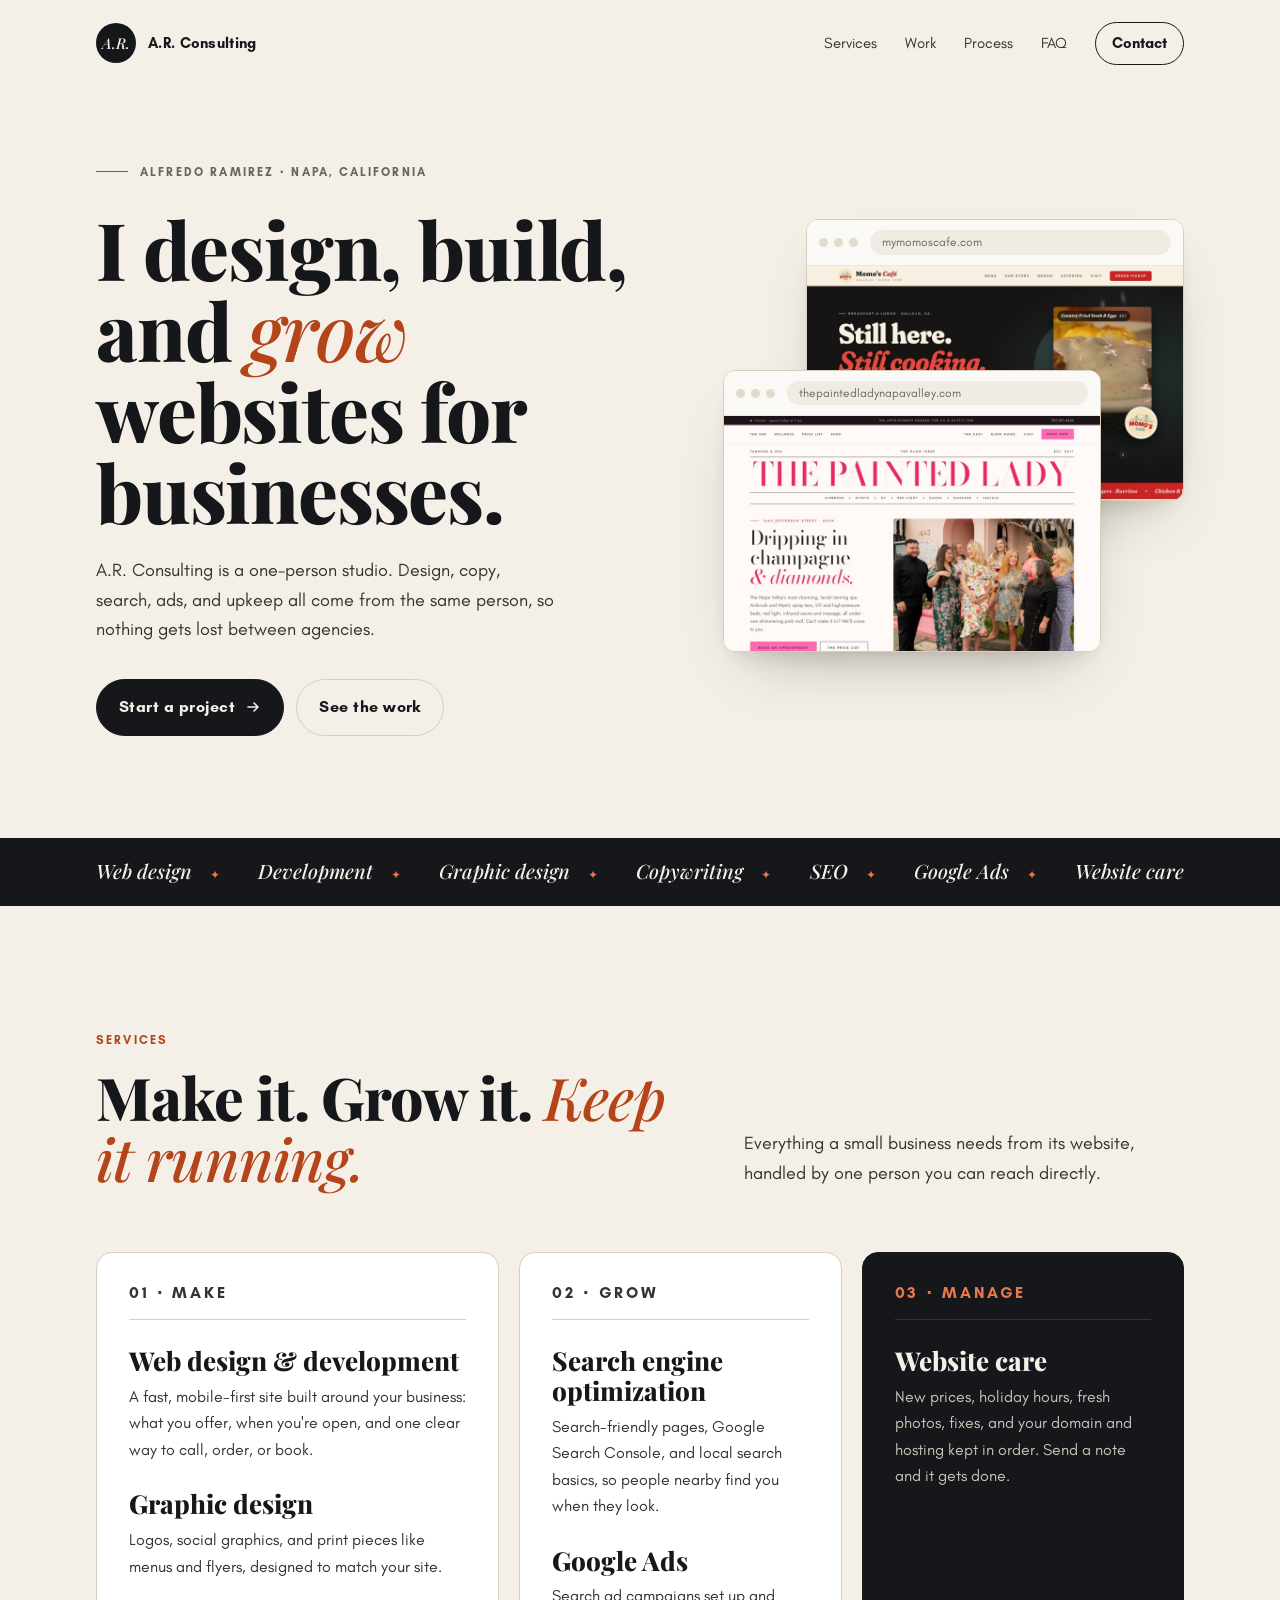
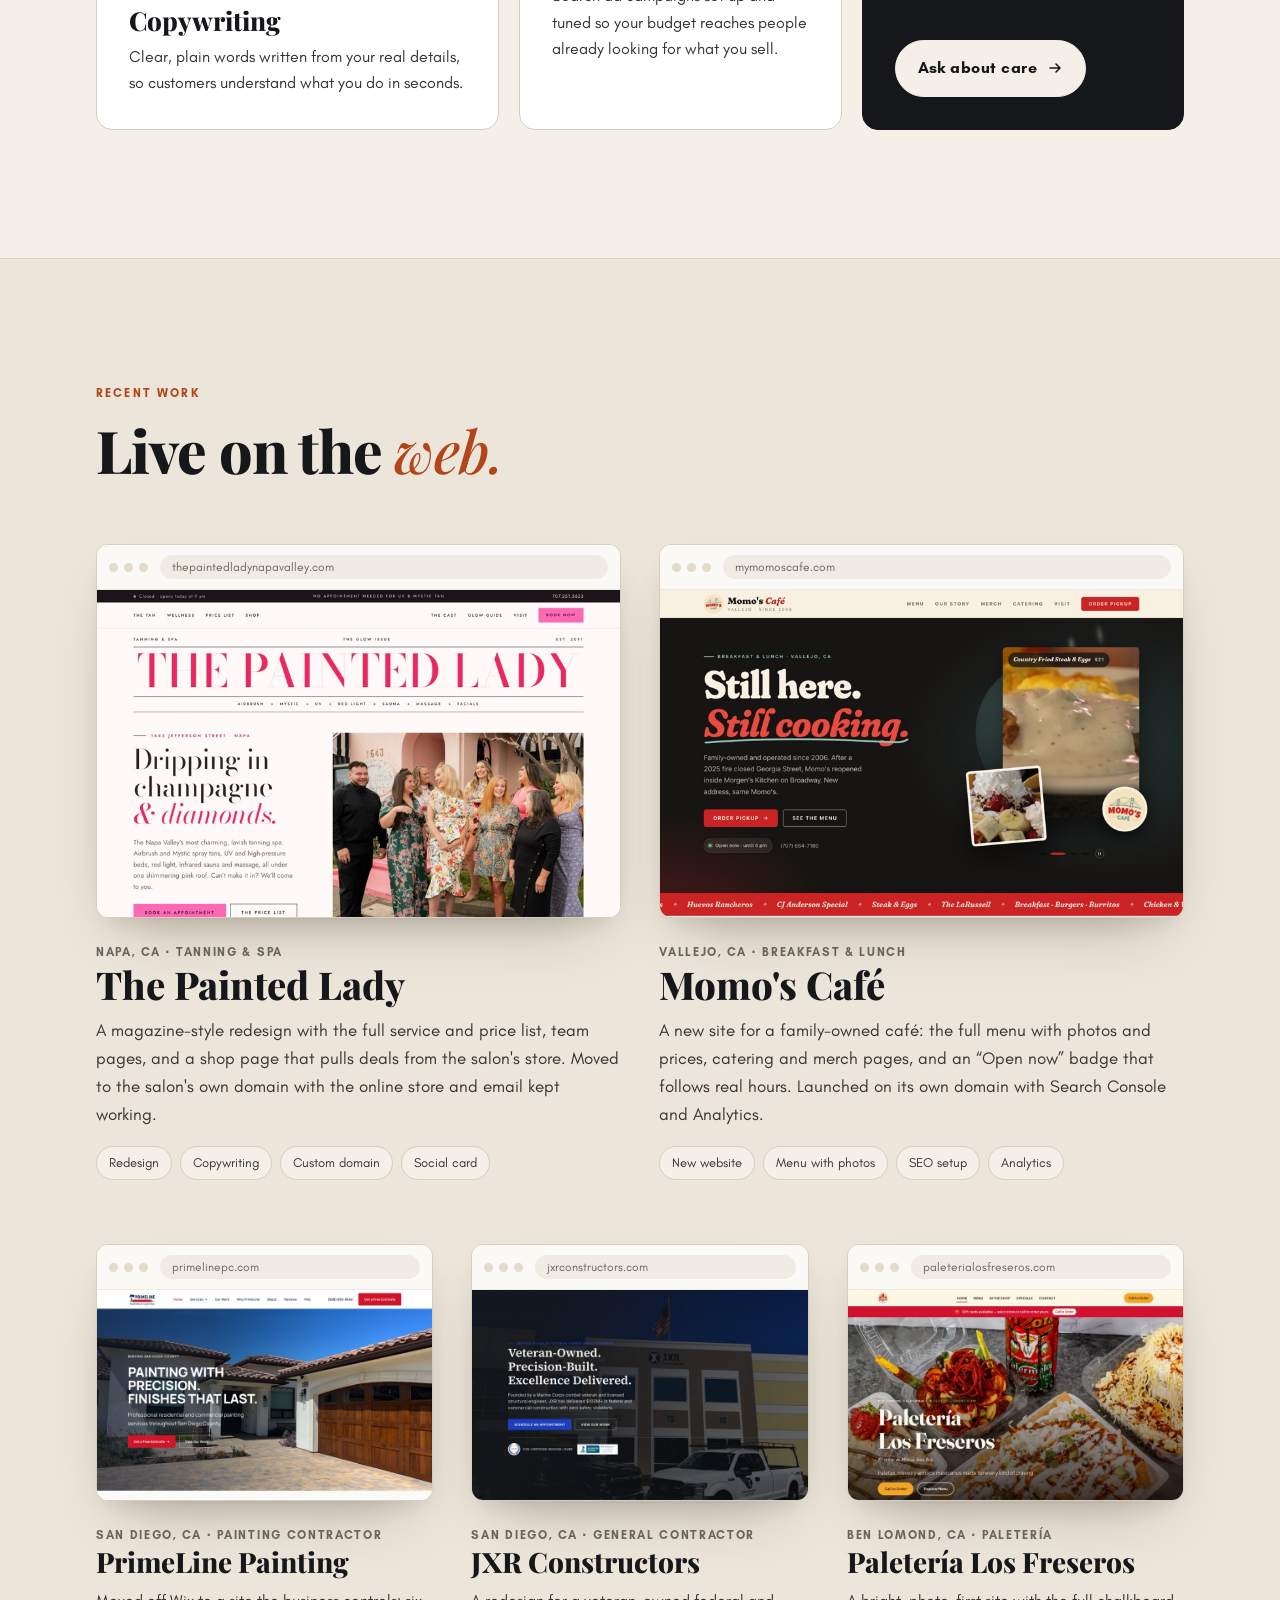
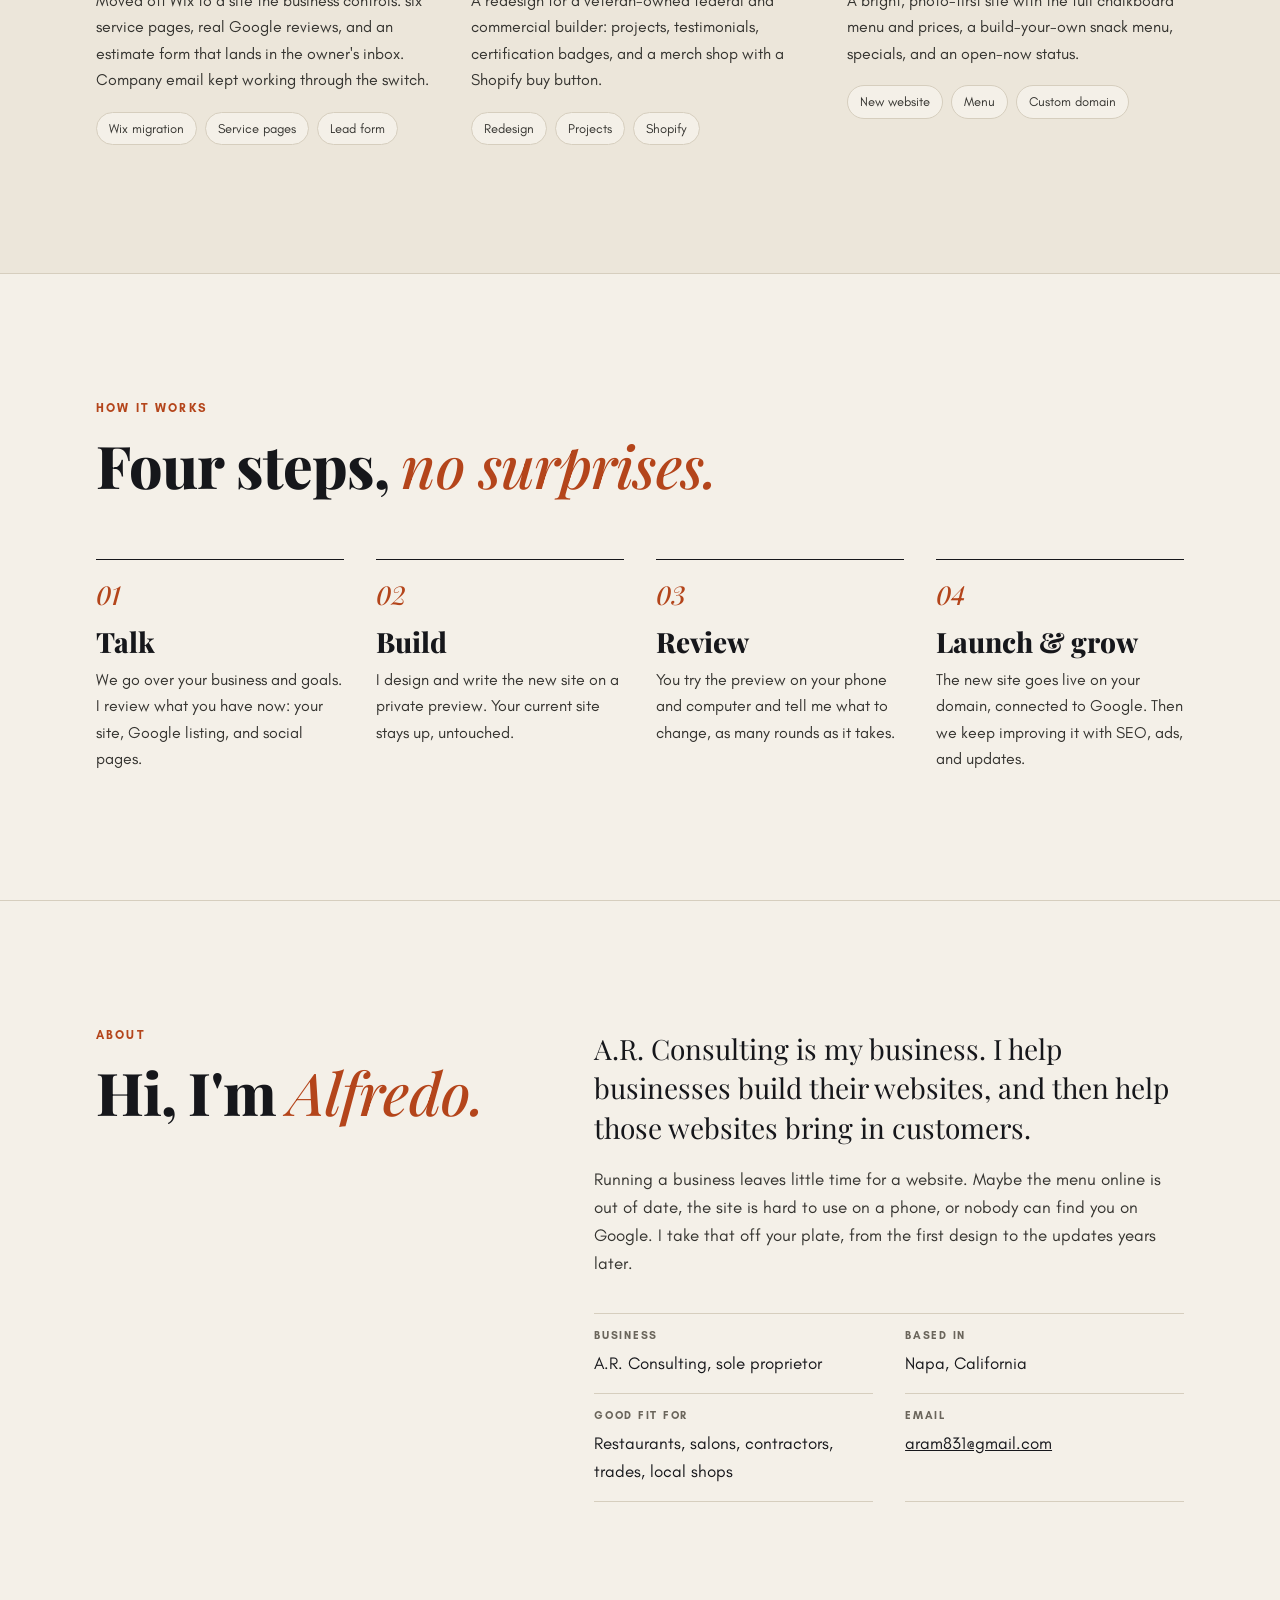
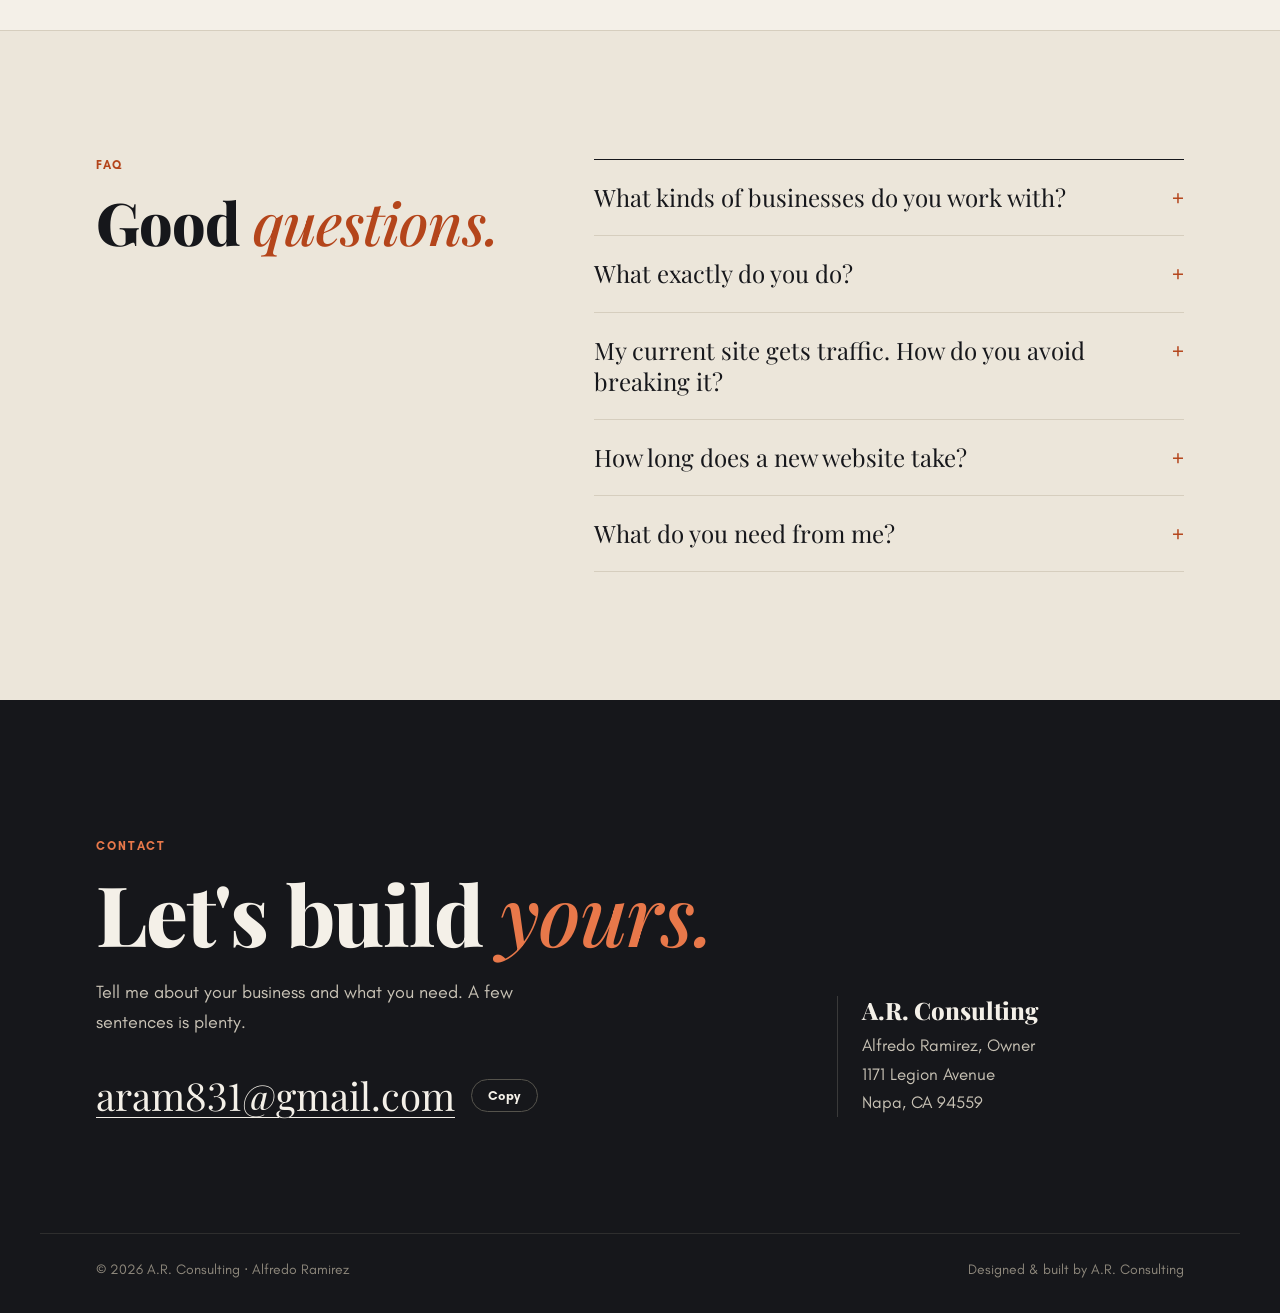
==== index.html @ acec6eb1 "Switch type to Playfair Display + Glacial Indifference (OFL, self-hosted)" ====
<!doctype html>
<html lang="en">
<head>
<meta charset="utf-8">
<meta name="viewport" content="width=device-width, initial-scale=1">
<title>Alfredo Ramirez · A.R. Consulting | Web design, SEO &amp; Google Ads, Napa CA</title>
<meta name="description" content="A.R. Consulting designs, builds, and grows websites for businesses: web design and development, graphic design, copywriting, SEO, Google Ads, and website care. Napa, California.">
<link rel="canonical" href="https://arconsultingwebsites.com/">
<meta name="theme-color" content="#F4F0E8">
<meta property="og:type" content="website">
<meta property="og:title" content="Alfredo Ramirez · A.R. Consulting">
<meta property="og:description" content="I design, build, and grow websites for businesses.">
<meta property="og:url" content="https://arconsultingwebsites.com/">
<link rel="icon" href="favicon.svg" type="image/svg+xml">
<link rel="preconnect" href="https://fonts.googleapis.com">
<link rel="preconnect" href="https://fonts.gstatic.com" crossorigin>
<link rel="stylesheet" href="https://fonts.googleapis.com/css2?family=Playfair+Display:ital,wght@0,400;0,800;1,500&display=swap">
<link rel="preload" href="fonts/GlacialIndifference-Regular.otf" as="font" type="font/otf" crossorigin>
<link rel="stylesheet" href="css/style.css">
<script>document.documentElement.classList.add('js')</script>
<script type="application/ld+json">
{"@context":"https://schema.org","@type":"ProfessionalService","name":"A.R. Consulting","description":"Alfredo Ramirez designs, builds, and grows websites for businesses.","url":"https://arconsultingwebsites.com/","email":"aram831@gmail.com","address":{"@type":"PostalAddress","streetAddress":"1171 Legion Avenue","addressLocality":"Napa","addressRegion":"CA","postalCode":"94559","addressCountry":"US"},"founder":{"@type":"Person","name":"Alfredo Ramirez","jobTitle":"Owner"},"hasOfferCatalog":{"@type":"OfferCatalog","name":"Services","itemListElement":[{"@type":"Offer","itemOffered":{"@type":"Service","name":"Web Design and Development"}},{"@type":"Offer","itemOffered":{"@type":"Service","name":"Graphic Design"}},{"@type":"Offer","itemOffered":{"@type":"Service","name":"Website Copywriting"}},{"@type":"Offer","itemOffered":{"@type":"Service","name":"Search Engine Optimization"}},{"@type":"Offer","itemOffered":{"@type":"Service","name":"Google Ads Management"}},{"@type":"Offer","itemOffered":{"@type":"Service","name":"Website Management"}}]}}
</script>
</head>
<body>
<a class="skip" href="#main">Skip to content</a>

<header class="top wrap">
  <a class="brand" href="#top"><span class="mono">A.R.</span><span class="brand-name">A.R. Consulting</span></a>
  <nav class="nav" aria-label="Main">
    <a href="#services">Services</a><a href="#work">Work</a><a href="#process">Process</a><a href="#faq">FAQ</a>
    <a class="btn-sm" href="#contact">Contact</a>
  </nav>
</header>

<main id="main">
<section class="hero wrap" id="top">
  <div class="hero-copy">
    <p class="eyebrow"><span class="rule"></span>Alfredo Ramirez · Napa, California</p>
    <h1 class="headline">I design, build, and <em>grow</em> websites for businesses.</h1>
    <p class="sub">A.R. Consulting is a one-person studio. Design, copy, search, ads, and upkeep all come from the same person, so nothing gets lost between agencies.</p>
    <div class="actions">
      <a class="btn" href="mailto:aram831@gmail.com?subject=Website%20project">Start a project <svg class="arr" viewBox="0 0 16 16" width="16" height="16" aria-hidden="true"><path d="M3 8h10M9 4l4 4-4 4"/></svg></a>
      <a class="btn ghost" href="#work">See the work</a>
    </div>
  </div>
  <div class="stack" aria-hidden="true">
    <div class="frame back"><span class="mock-bar"><span class="dots"><i></i><i></i><i></i></span><span class="mock-url">mymomoscafe.com</span></span><img src="assets/work/momos-cafe-800.jpg" width="800" height="500" alt=""></div>
    <div class="frame front"><span class="mock-bar"><span class="dots"><i></i><i></i><i></i></span><span class="mock-url">thepaintedladynapavalley.com</span></span><img src="assets/work/painted-lady-800.jpg" width="800" height="500" alt=""></div>
  </div>
</section>

<div class="band" aria-label="Capabilities">
  <ul class="wrap caps">
    <li>Web design</li><li>Development</li><li>Graphic design</li><li>Copywriting</li><li>SEO</li><li>Google Ads</li><li>Website care</li>
  </ul>
</div>

<section class="section" id="services">
  <div class="wrap">
    <div class="sec-head split" data-reveal>
      <div><p class="label">Services</p><h2 class="h2">Make it. Grow it. <em>Keep it running.</em></h2></div>
      <p class="intro">Everything a small business needs from its website, handled by one person you can reach directly.</p>
    </div>
    <div class="groups">
      <article class="group" data-reveal>
        <p class="group-tag">01 · Make</p>
        <h3>Web design &amp; development</h3>
        <p>A fast, mobile-first site built around your business: what you offer, when you're open, and one clear way to call, order, or book.</p>
        <h3>Graphic design</h3>
        <p>Logos, social graphics, and print pieces like menus and flyers, designed to match your site.</p>
        <h3>Copywriting</h3>
        <p>Clear, plain words written from your real details, so customers understand what you do in seconds.</p>
      </article>
      <article class="group" data-reveal>
        <p class="group-tag">02 · Grow</p>
        <h3>Search engine optimization</h3>
        <p>Search-friendly pages, Google Search Console, and local search basics, so people nearby find you when they look.</p>
        <h3>Google Ads</h3>
        <p>Search ad campaigns set up and tuned so your budget reaches people already looking for what you sell.</p>
      </article>
      <article class="group dark" data-reveal>
        <p class="group-tag">03 · Manage</p>
        <h3>Website care</h3>
        <p>New prices, holiday hours, fresh photos, fixes, and your domain and hosting kept in order. Send a note and it gets done.</p>
        <a class="btn light" href="mailto:aram831@gmail.com?subject=Website%20care">Ask about care <svg class="arr" viewBox="0 0 16 16" width="16" height="16" aria-hidden="true"><path d="M3 8h10M9 4l4 4-4 4"/></svg></a>
      </article>
    </div>
  </div>
</section>

<section class="section alt" id="work">
  <div class="wrap">
    <div class="sec-head" data-reveal>
      <p class="label">Recent work</p>
      <h2 class="h2">Live on the <em>web.</em></h2>
    </div>
    <div class="cases">
      <article class="case" data-reveal>
        <a class="frame" href="https://www.thepaintedladynapavalley.com" target="_blank" rel="noopener">
          <span class="mock-bar"><span class="dots"><i></i><i></i><i></i></span><span class="mock-url">thepaintedladynapavalley.com</span></span>
          <img src="assets/work/painted-lady.jpg" srcset="assets/work/painted-lady-800.jpg 800w, assets/work/painted-lady.jpg 1440w" sizes="(max-width: 900px) 92vw, 560px" width="1440" height="900" loading="lazy" alt="Homepage of The Painted Lady Tanning &amp; Spa: a magazine-style masthead above a team photo">
        </a>
        <p class="meta">Napa, CA · Tanning &amp; spa</p>
        <h3>The Painted Lady</h3>
        <p>A magazine-style redesign with the full service and price list, team pages, and a shop page that pulls deals from the salon's store. Moved to the salon's own domain with the online store and email kept working.</p>
        <ul class="chips"><li>Redesign</li><li>Copywriting</li><li>Custom domain</li><li>Social card</li></ul>
      </article>
      <article class="case" data-reveal>
        <a class="frame" href="https://mymomoscafe.com" target="_blank" rel="noopener">
          <span class="mock-bar"><span class="dots"><i></i><i></i><i></i></span><span class="mock-url">mymomoscafe.com</span></span>
          <img src="assets/work/momos-cafe.jpg" srcset="assets/work/momos-cafe-800.jpg 800w, assets/work/momos-cafe.jpg 1440w" sizes="(max-width: 900px) 92vw, 560px" width="1440" height="900" loading="lazy" alt="Homepage of Momo's Café: 'Still here. Still cooking.' with a photo of country fried steak and eggs">
        </a>
        <p class="meta">Vallejo, CA · Breakfast &amp; lunch</p>
        <h3>Momo's Café</h3>
        <p>A new site for a family-owned café: the full menu with photos and prices, catering and merch pages, and an “Open now” badge that follows real hours. Launched on its own domain with Search Console and Analytics.</p>
        <ul class="chips"><li>New website</li><li>Menu with photos</li><li>SEO setup</li><li>Analytics</li></ul>
      </article>
      <article class="case sm" data-reveal>
        <a class="frame" href="https://primelinepc.com" target="_blank" rel="noopener">
          <span class="mock-bar"><span class="dots"><i></i><i></i><i></i></span><span class="mock-url">primelinepc.com</span></span>
          <img src="assets/work/primeline-800.jpg" width="800" height="500" loading="lazy" alt="Homepage of PrimeLine Painting &amp; Coatings: 'Painting with precision. Finishes that last.' over a painted home">
        </a>
        <p class="meta">San Diego, CA · Painting contractor</p>
        <h3>PrimeLine Painting</h3>
        <p>Moved off Wix to a site the business controls: six service pages, real Google reviews, and an estimate form that lands in the owner's inbox. Company email kept working through the switch.</p>
        <ul class="chips"><li>Wix migration</li><li>Service pages</li><li>Lead form</li></ul>
      </article>
      <article class="case sm" data-reveal>
        <a class="frame" href="https://jxrconstructors.com" target="_blank" rel="noopener">
          <span class="mock-bar"><span class="dots"><i></i><i></i><i></i></span><span class="mock-url">jxrconstructors.com</span></span>
          <img src="assets/work/jxr-800.jpg" width="800" height="500" loading="lazy" alt="Homepage of JXR Constructors: 'Veteran-Owned. Precision-Built. Excellence Delivered.' over the company headquarters">
        </a>
        <p class="meta">San Diego, CA · General contractor</p>
        <h3>JXR Constructors</h3>
        <p>A redesign for a veteran-owned federal and commercial builder: projects, testimonials, certification badges, and a merch shop with a Shopify buy button.</p>
        <ul class="chips"><li>Redesign</li><li>Projects</li><li>Shopify</li></ul>
      </article>
      <article class="case sm" data-reveal>
        <a class="frame" href="https://paleterialosfreseros.com" target="_blank" rel="noopener">
          <span class="mock-bar"><span class="dots"><i></i><i></i><i></i></span><span class="mock-url">paleterialosfreseros.com</span></span>
          <img src="assets/work/los-freseros-800.jpg" width="800" height="500" loading="lazy" alt="Homepage of Paletería Los Freseros: the shop name over a spread of Mexican snacks and treats">
        </a>
        <p class="meta">Ben Lomond, CA · Paletería</p>
        <h3>Paletería Los Freseros</h3>
        <p>A bright, photo-first site with the full chalkboard menu and prices, a build-your-own snack menu, specials, and an open-now status.</p>
        <ul class="chips"><li>New website</li><li>Menu</li><li>Custom domain</li></ul>
      </article>
    </div>
  </div>
</section>

<section class="section" id="process">
  <div class="wrap">
    <div class="sec-head" data-reveal>
      <p class="label">How it works</p>
      <h2 class="h2">Four steps, <em>no surprises.</em></h2>
    </div>
    <ol class="steps">
      <li data-reveal><span class="num">01</span><h3>Talk</h3><p>We go over your business and goals. I review what you have now: your site, Google listing, and social pages.</p></li>
      <li data-reveal><span class="num">02</span><h3>Build</h3><p>I design and write the new site on a private preview. Your current site stays up, untouched.</p></li>
      <li data-reveal><span class="num">03</span><h3>Review</h3><p>You try the preview on your phone and computer and tell me what to change, as many rounds as it takes.</p></li>
      <li data-reveal><span class="num">04</span><h3>Launch &amp; grow</h3><p>The new site goes live on your domain, connected to Google. Then we keep improving it with SEO, ads, and updates.</p></li>
    </ol>
  </div>
</section>

<section class="section" id="about">
  <div class="wrap about">
    <div data-reveal>
      <p class="label">About</p>
      <h2 class="h2">Hi, I'm <em>Alfredo.</em></h2>
    </div>
    <div class="about-body" data-reveal>
      <p class="big">A.R. Consulting is my business. I help businesses build their websites, and then help those websites bring in customers.</p>
      <p>Running a business leaves little time for a website. Maybe the menu online is out of date, the site is hard to use on a phone, or nobody can find you on Google. I take that off your plate, from the first design to the updates years later.</p>
      <dl class="facts">
        <div><dt>Business</dt><dd>A.R. Consulting, sole proprietor</dd></div>
        <div><dt>Based in</dt><dd>Napa, California</dd></div>
        <div><dt>Good fit for</dt><dd>Restaurants, salons, contractors, trades, local shops</dd></div>
        <div><dt>Email</dt><dd><a href="mailto:aram831@gmail.com">aram831@gmail.com</a></dd></div>
      </dl>
    </div>
  </div>
</section>

<section class="section alt" id="faq">
  <div class="wrap faq-wrap">
    <div data-reveal>
      <p class="label">FAQ</p>
      <h2 class="h2">Good <em>questions.</em></h2>
    </div>
    <div class="faq" data-reveal>
      <details><summary>What kinds of businesses do you work with?</summary><p>Any business that needs customers to find it and trust it online. So far that includes a café, a paletería, a salon and spa, a painting contractor, and a general contractor.</p></details>
      <details><summary>What exactly do you do?</summary><p>Web design and development, graphic design, copywriting, SEO, Google Ads, and ongoing website care. You can hire me for one piece or all of it.</p></details>
      <details><summary>My current site gets traffic. How do you avoid breaking it?</summary><p>The new site is built on a private preview while your current site stays live. We switch over only when you've approved everything, and old links are pointed to the right new pages.</p></details>
      <details><summary>How long does a new website take?</summary><p>A small business site usually takes a few weeks. Bigger sites with many pages or a store take longer. You'll get a timeline before we start.</p></details>
      <details><summary>What do you need from me?</summary><p>A conversation at the start, plus whatever you have: photos, menu or services, prices, hours. After that, mostly your feedback on the preview.</p></details>
    </div>
  </div>
</section>

<section class="contact" id="contact">
  <div class="wrap contact-grid">
    <div data-reveal>
      <p class="label">Contact</p>
      <h2 class="h2 xl">Let's build <em>yours.</em></h2>
      <p class="sub">Tell me about your business and what you need. A few sentences is plenty.</p>
      <div class="email-row">
        <a class="email" href="mailto:aram831@gmail.com?subject=Website%20project">aram831@gmail.com</a>
        <button class="copy" type="button" data-copy="aram831@gmail.com">Copy</button>
        <span class="copied" role="status" aria-live="polite"></span>
      </div>
    </div>
    <address data-reveal>
      <strong>A.R. Consulting</strong>
      Alfredo Ramirez, Owner<br>
      1171 Legion Avenue<br>
      Napa, CA 94559
    </address>
  </div>
  <footer class="wrap foot">
    <span>© <span data-year>2026</span> A.R. Consulting · Alfredo Ramirez</span>
    <span>Designed &amp; built by A.R. Consulting</span>
  </footer>
</section>
</main>
<script src="js/main.js" defer></script>
</body>
</html>
---- css/style.css ----
/* Glacial Indifference: SIL Open Font License 1.1, see fonts/OFL.txt. Only Regular (400) and Bold (700) exist. */
@font-face{font-family:"Glacial Indifference";src:url("../fonts/GlacialIndifference-Regular.otf") format("opentype");font-weight:400;font-style:normal;font-display:swap}
@font-face{font-family:"Glacial Indifference";src:url("../fonts/GlacialIndifference-Bold.otf") format("opentype");font-weight:700;font-style:normal;font-display:swap}

:root{
  --paper:#F4F0E8; --paper-2:#ECE6DA; --ink:#16171B; --ink-2:#34332F; --muted:#6A655B; --rule:#D6CEBE;
  --accent:#B4451B; --accent-lt:#E8784A;
  --serif:"Playfair Display", Georgia, "Times New Roman", serif;
  --sans:"Glacial Indifference", ui-sans-serif, system-ui, -apple-system, "Segoe UI", sans-serif;
  --wrap:1200px; --gutter:clamp(20px,5vw,56px);
  --ease:cubic-bezier(.2,.7,.2,1);
}
*,*::before,*::after{box-sizing:border-box}
html{scroll-behavior:smooth;-webkit-text-size-adjust:100%}
body{margin:0;background:var(--paper);color:var(--ink);font:400 17px/1.65 var(--sans);-webkit-font-smoothing:antialiased}
img{max-width:100%;height:auto;display:block}
a{color:inherit}
h1,h2,h3{font-weight:400}
.wrap{max-width:var(--wrap);margin:0 auto;padding:0 var(--gutter)}
.skip{position:absolute;left:-999px;top:8px;background:var(--ink);color:var(--paper);padding:8px 14px;border-radius:6px;z-index:10}
.skip:focus{left:8px}
:focus-visible{outline:2px solid var(--accent);outline-offset:3px;border-radius:4px}
/* Accent words: Playfair italic 500 (the only italic loaded), so it never gets faux-bolded inside 800 headings */
em{font-style:italic;font-weight:500;color:var(--accent)}

/* header */
.top{display:flex;align-items:center;justify-content:space-between;padding-top:22px;padding-bottom:22px}
.brand{display:flex;align-items:center;gap:12px;text-decoration:none}
.mono{width:40px;height:40px;border-radius:50%;background:var(--ink);color:var(--paper);display:grid;place-items:center;font:italic 500 15px/1 var(--serif)}
.brand-name{font-weight:700;font-size:15px;letter-spacing:.02em}
.nav{display:flex;align-items:center;gap:28px;font-size:15px}
.nav a{text-decoration:none;color:var(--ink-2)}
.nav a:hover{color:var(--accent)}
.nav .btn-sm{padding:8px 16px;border:1px solid var(--ink);border-radius:999px;color:var(--ink);font-weight:700}
.nav .btn-sm:hover{background:var(--ink);color:var(--paper)}
@media (max-width:760px){.nav a:not(.btn-sm){display:none}}

/* buttons */
.btn{display:inline-flex;align-items:center;gap:10px;padding:14px 22px;border-radius:999px;background:var(--ink);color:var(--paper);text-decoration:none;font-weight:700;font-size:16px;letter-spacing:.03em;border:1px solid var(--ink);transition:background .2s,border-color .2s,color .2s}
.btn:hover{background:var(--accent);border-color:var(--accent)}
.btn.ghost{background:transparent;color:var(--ink);border-color:var(--rule)}
.btn.ghost:hover{border-color:var(--ink)}
.btn.light{background:var(--paper);color:var(--ink);border-color:var(--paper)}
.btn.light:hover{background:var(--accent-lt);border-color:var(--accent-lt)}
.arr{fill:none;stroke:currentColor;stroke-width:1.6;stroke-linecap:round;stroke-linejoin:round;transition:transform .2s var(--ease)}
.btn:hover .arr{transform:translateX(3px)}

/* hero */
.hero{display:grid;grid-template-columns:1.1fr .9fr;gap:clamp(32px,5vw,64px);align-items:center;padding-top:clamp(32px,6vw,80px);padding-bottom:clamp(56px,8vw,104px)}
.eyebrow{font:700 12px/1.4 var(--sans);letter-spacing:.18em;text-transform:uppercase;color:var(--muted);display:flex;align-items:center;gap:12px;margin:0 0 28px}
.eyebrow .rule{width:32px;height:1px;background:var(--accent)}
.headline{font:800 clamp(44px,6.2vw,80px)/1.02 var(--serif);letter-spacing:-.015em;margin:0;max-width:12ch}
.sub{color:var(--ink-2);max-width:46ch;margin:24px 0 0;font-size:18px}
.actions{display:flex;flex-wrap:wrap;gap:12px;margin-top:34px}
@keyframes rise{from{opacity:0;transform:translateY(12px)}to{opacity:1;transform:none}}
@keyframes nudge{from{transform:translateY(12px)}to{transform:none}}
.hero-copy>*{animation:rise .8s var(--ease) both}
.hero-copy>.headline{animation-name:nudge}
.hero-copy>:nth-child(2){animation-delay:.08s}
.hero-copy>:nth-child(3){animation-delay:.16s}
.hero-copy>:nth-child(4){animation-delay:.24s}

/* browser frames */
.frame{display:block;background:#fff;border:1px solid var(--rule);border-radius:12px;overflow:hidden;text-decoration:none;box-shadow:0 30px 60px -30px rgba(40,30,15,.35),0 12px 24px -12px rgba(40,30,15,.15)}
.mock-bar{display:flex;align-items:center;gap:12px;padding:10px 12px;border-bottom:1px solid #EEE9DF;background:#FBF9F5}
.dots{display:flex;gap:6px}
.dots i{width:9px;height:9px;border-radius:50%;background:#E3DCCD}
.mock-url{flex:1;background:#F1ECE3;border-radius:999px;padding:5px 12px;font:400 12px/1.2 var(--sans);color:var(--muted);white-space:nowrap;overflow:hidden;text-overflow:ellipsis}
.stack{position:relative;aspect-ratio:1/1;max-width:560px;width:100%;justify-self:end}
.stack .frame{position:absolute;width:82%}
.stack .back{top:0;right:0;transform:rotate(2.5deg);animation:rise .9s var(--ease) .25s both}
.stack .front{bottom:6%;left:0;transform:rotate(-2deg);animation:rise .9s var(--ease) .4s both}

/* capability band */
.band{background:var(--ink);color:var(--paper)}
.caps{list-style:none;display:flex;flex-wrap:wrap;justify-content:space-between;gap:10px 18px;margin:0 auto;padding-top:22px;padding-bottom:22px}
.caps li{font:italic 500 clamp(17px,1.55vw,21px)/1.2 var(--serif)}
.caps li:not(:last-child)::after{content:"✦";font-style:normal;font-size:12px;color:var(--accent-lt);margin-left:18px;vertical-align:middle}

/* sections */
.section{padding:clamp(72px,10vw,128px) 0;border-top:1px solid var(--rule)}
.section.alt{background:var(--paper-2)}
.band+.section{border-top:0}
.label{font:700 12px/1 var(--sans);letter-spacing:.18em;text-transform:uppercase;color:var(--accent);margin:0 0 20px}
.h2{font:800 clamp(38px,4.6vw,64px)/1.04 var(--serif);letter-spacing:-.015em;margin:0}
.sec-head{margin-bottom:clamp(40px,5vw,64px)}
.sec-head.split{display:grid;grid-template-columns:1.4fr 1fr;gap:32px;align-items:end}
.intro{margin:0;color:var(--ink-2);font-size:18px;max-width:40ch}

/* services */
.groups{display:grid;grid-template-columns:1.25fr 1fr 1fr;gap:20px;align-items:stretch}
.group{background:#fff;border:1px solid var(--rule);border-radius:16px;padding:32px}
.group-tag{font:700 12px/1 var(--sans);letter-spacing:.18em;text-transform:uppercase;color:var(--accent);margin:0 0 24px;padding-bottom:18px;border-bottom:1px solid var(--rule)}
.group h3{font:800 26px/1.15 var(--serif);margin:0 0 8px}
.group p{margin:0 0 26px;color:var(--ink-2);font-size:16px}
.group p:last-child{margin-bottom:0}
.group.dark{background:var(--ink);color:var(--paper);border-color:var(--ink);display:flex;flex-direction:column}
.group.dark .group-tag{color:var(--accent-lt);border-color:#333}
.group.dark p{color:#C9C3B6}
.group.dark .btn{margin-top:auto;align-self:flex-start}

/* work */
.cases{display:grid;grid-template-columns:repeat(6,1fr);gap:clamp(40px,5vw,64px) clamp(24px,3vw,40px)}
.case{grid-column:span 3}
.case.sm{grid-column:span 2}
.case .frame{transition:transform .3s var(--ease)}
.case .frame:hover{transform:translateY(-4px)}
.case h3{font:800 clamp(32px,3vw,42px)/1.05 var(--serif);margin:6px 0 12px}
.case.sm h3{font-size:28px}
.case>p:not(.meta){color:var(--ink-2);margin:0 0 18px}
.case.sm>p:not(.meta){font-size:16px}
.meta{font:700 12px/1 var(--sans);letter-spacing:.14em;text-transform:uppercase;color:var(--muted);margin:28px 0 0}
.chips{list-style:none;display:flex;flex-wrap:wrap;gap:8px;margin:0;padding:0}
.chips li{font-size:13px;padding:5px 12px;border:1px solid var(--rule);border-radius:999px;color:var(--ink-2);background:var(--paper)}

/* process */
.num{font:italic 500 26px/1 var(--serif);color:var(--accent);font-variant-numeric:lining-nums}
.steps{list-style:none;margin:0;padding:0;display:grid;grid-template-columns:repeat(4,1fr);gap:32px}
.steps li{border-top:1px solid var(--ink);padding-top:22px}
.steps h3{font:800 28px/1.05 var(--serif);margin:14px 0 10px}
.steps p{margin:0;color:var(--ink-2);font-size:16px}

/* about */
.about{display:grid;grid-template-columns:5fr 7fr;gap:clamp(32px,6vw,96px)}
.about-body p{margin:0 0 18px;color:var(--ink-2);max-width:60ch}
.about-body .big{font:400 clamp(22px,2.2vw,28px)/1.4 var(--serif);color:var(--ink)}
.facts{display:grid;grid-template-columns:1fr 1fr;gap:0 32px;margin:36px 0 0;border-top:1px solid var(--rule)}
.facts div{padding:16px 0;border-bottom:1px solid var(--rule)}
.facts dt{font:700 11px/1 var(--sans);letter-spacing:.16em;text-transform:uppercase;color:var(--muted);margin-bottom:8px}
.facts dd{margin:0}

/* faq */
.faq-wrap{display:grid;grid-template-columns:5fr 7fr;gap:clamp(32px,6vw,96px)}
.faq{border-top:1px solid var(--ink)}
.faq details{border-bottom:1px solid var(--rule)}
.faq summary{list-style:none;cursor:pointer;display:flex;justify-content:space-between;gap:24px;padding:22px 0;font:400 clamp(20px,1.9vw,24px)/1.3 var(--serif)}
.faq summary::-webkit-details-marker{display:none}
.faq summary::after{content:"+";font:400 26px/1 var(--sans);color:var(--accent);transition:transform .2s var(--ease)}
.faq details[open] summary::after{transform:rotate(45deg)}
.faq details p{margin:0 0 24px;color:var(--ink-2);max-width:60ch}

/* contact */
.contact{background:var(--ink);color:var(--paper);padding-top:clamp(80px,11vw,140px)}
.contact em{color:var(--accent-lt)}
.contact .label{color:var(--accent-lt)}
.contact .sub{color:#C9C3B6}
.contact-grid{display:grid;grid-template-columns:2fr 1fr;gap:48px;align-items:end}
.h2.xl{font-size:clamp(48px,6.5vw,96px);line-height:.98}
.email-row{display:flex;align-items:center;flex-wrap:wrap;gap:16px;margin-top:36px}
.email{font:400 clamp(24px,3vw,40px)/1.15 var(--serif);font-variant-numeric:lining-nums;text-decoration:underline;text-decoration-thickness:1px;text-underline-offset:6px;overflow-wrap:anywhere}
.email:hover{color:var(--accent-lt)}
.copy{font:700 13px/1 var(--sans);letter-spacing:.03em;padding:9px 16px;border-radius:999px;border:1px solid #55534C;background:transparent;color:var(--paper);cursor:pointer}
.copy:hover{border-color:var(--paper)}
.copied{font:700 12px/1 var(--sans);color:var(--accent-lt)}
address{font-style:normal;color:#C9C3B6;line-height:1.7;border-left:1px solid #3A3A3A;padding-left:24px}
address strong{display:block;color:var(--paper);font:800 24px/1.2 var(--serif);margin-bottom:6px}
.foot{display:flex;justify-content:space-between;flex-wrap:wrap;gap:12px;margin-top:clamp(72px,9vw,120px);padding-top:24px;padding-bottom:32px;border-top:1px solid #2E2E2E;font-size:14px;color:#8F897D}

/* reveal */
.js [data-reveal]{opacity:0;transform:translateY(16px);transition:opacity .7s var(--ease),transform .7s var(--ease)}
.js [data-reveal].in{opacity:1;transform:none}

@media (max-width:980px){
  .groups{grid-template-columns:1fr 1fr}
  .group:first-child{grid-column:1/-1}
}
@media (max-width:900px){
  .hero,.about,.faq-wrap,.contact-grid,.sec-head.split{grid-template-columns:1fr}
  .cases{grid-template-columns:1fr 1fr}
  .case,.case.sm{grid-column:auto}
  .case:first-child{grid-column:1/-1}
  .stack{justify-self:center;max-width:480px;aspect-ratio:5/4}
  .steps{grid-template-columns:1fr 1fr}
  address{border-left:0;padding-left:0}
  .caps{justify-content:flex-start}
}
@media (max-width:600px){
  .groups,.steps,.facts,.cases{grid-template-columns:1fr}
  .caps li:not(:last-child)::after{margin-left:16px}
  .caps{gap:8px 16px}
}
@media (prefers-reduced-motion:reduce){
  html{scroll-behavior:auto}
  *,*::before,*::after{animation:none!important;transition:none!important}
  .js [data-reveal]{opacity:1;transform:none}
}
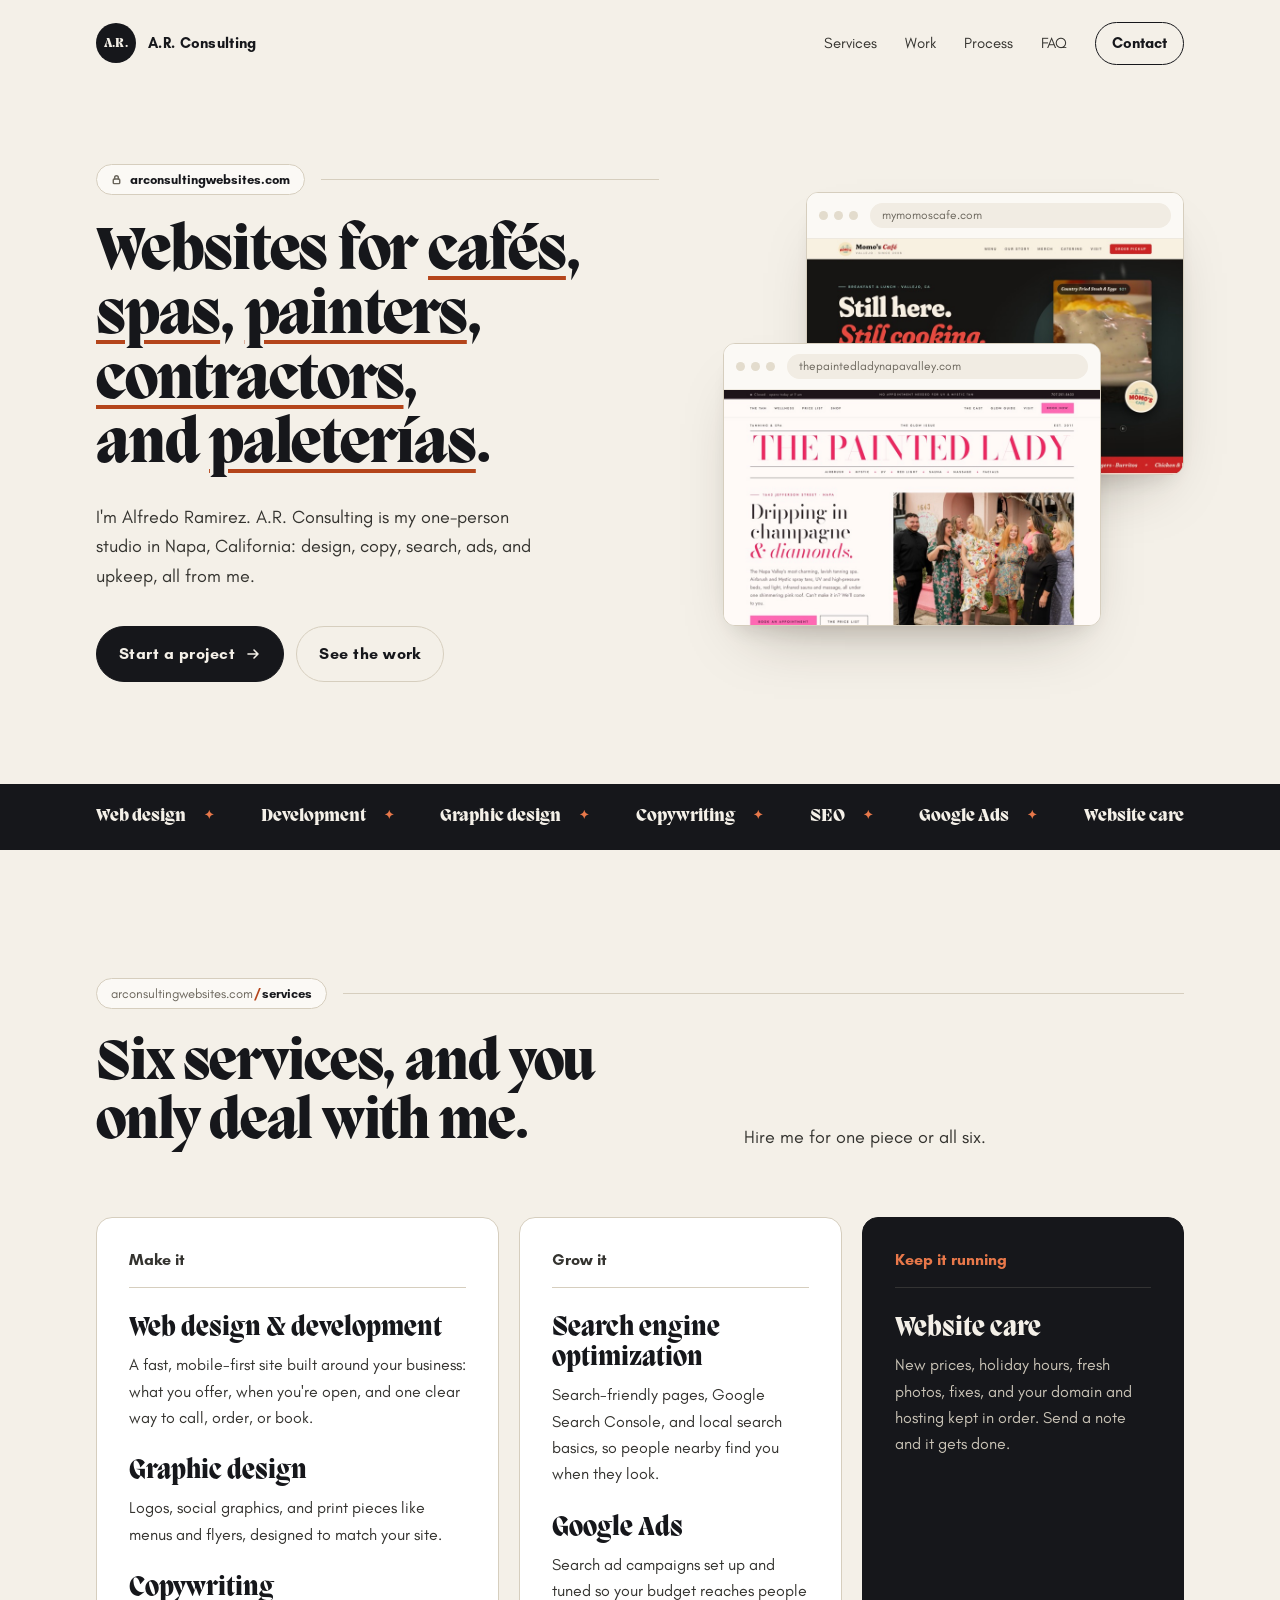
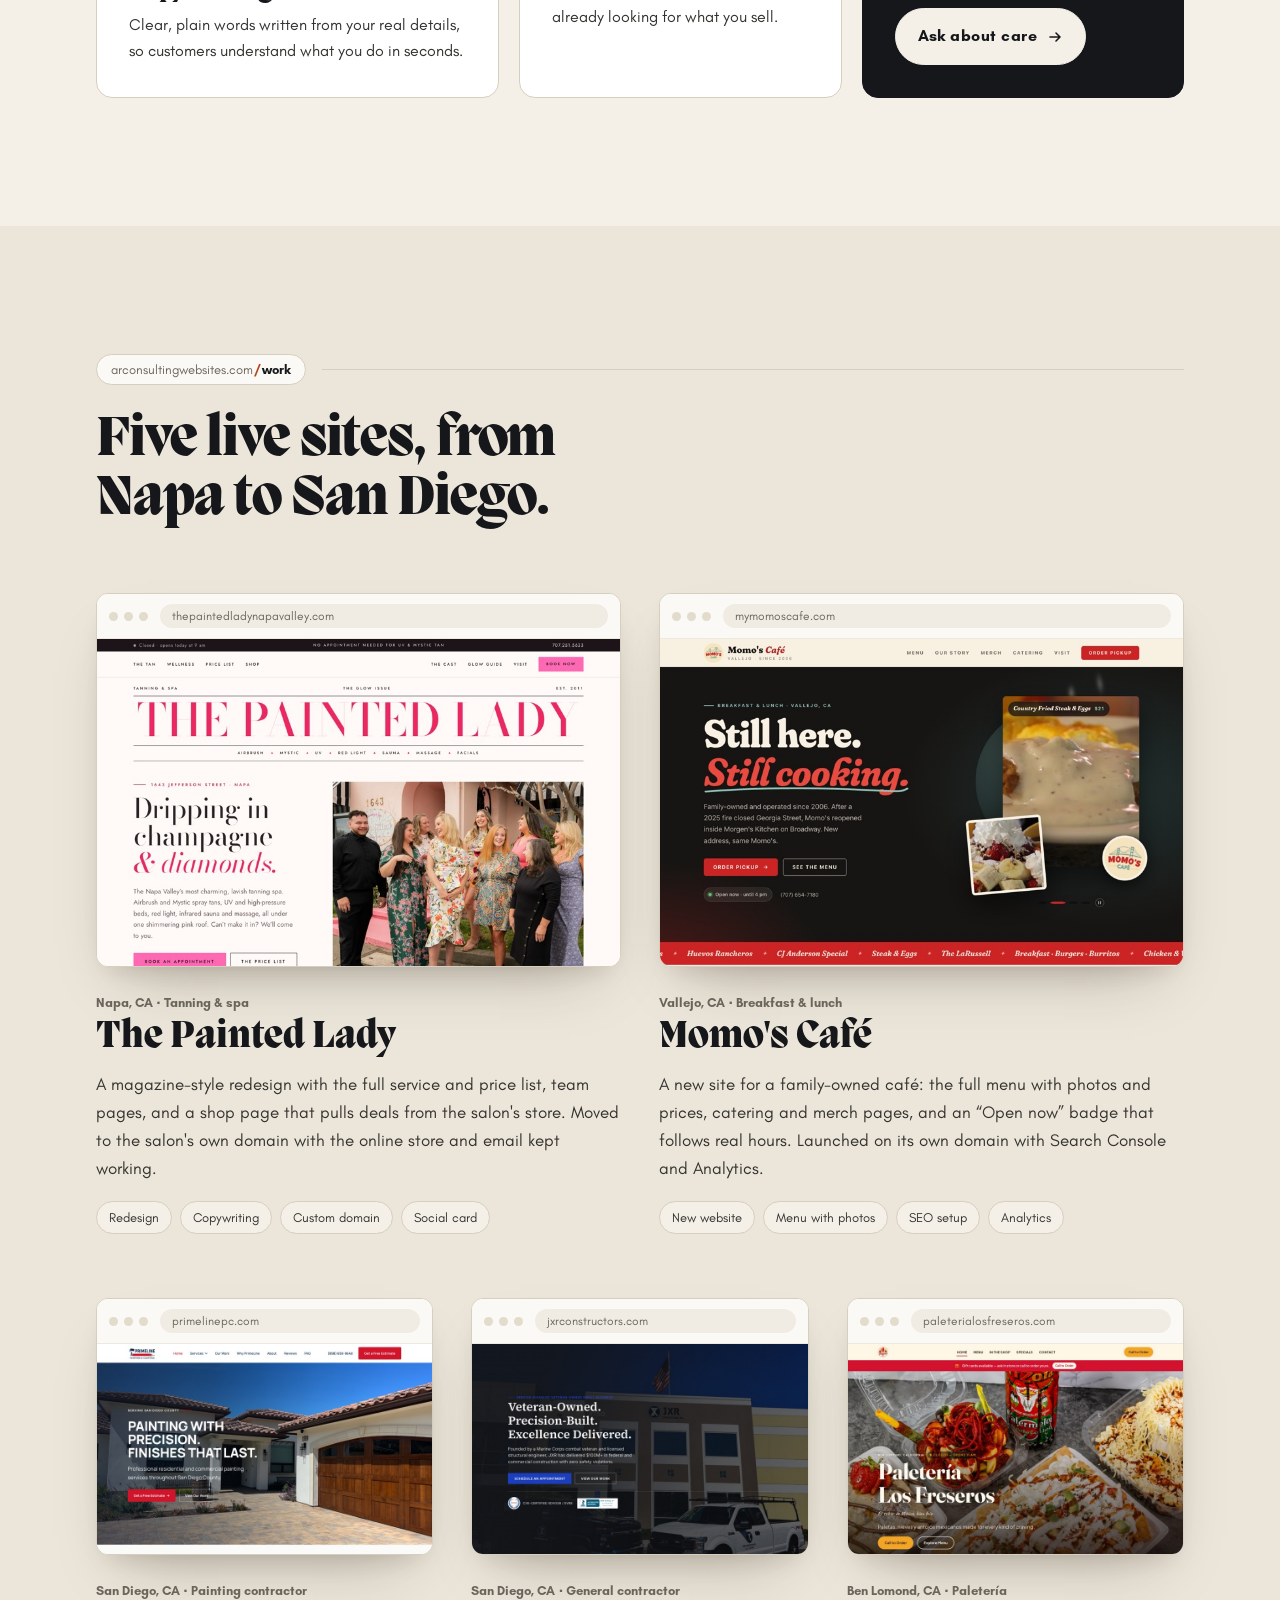
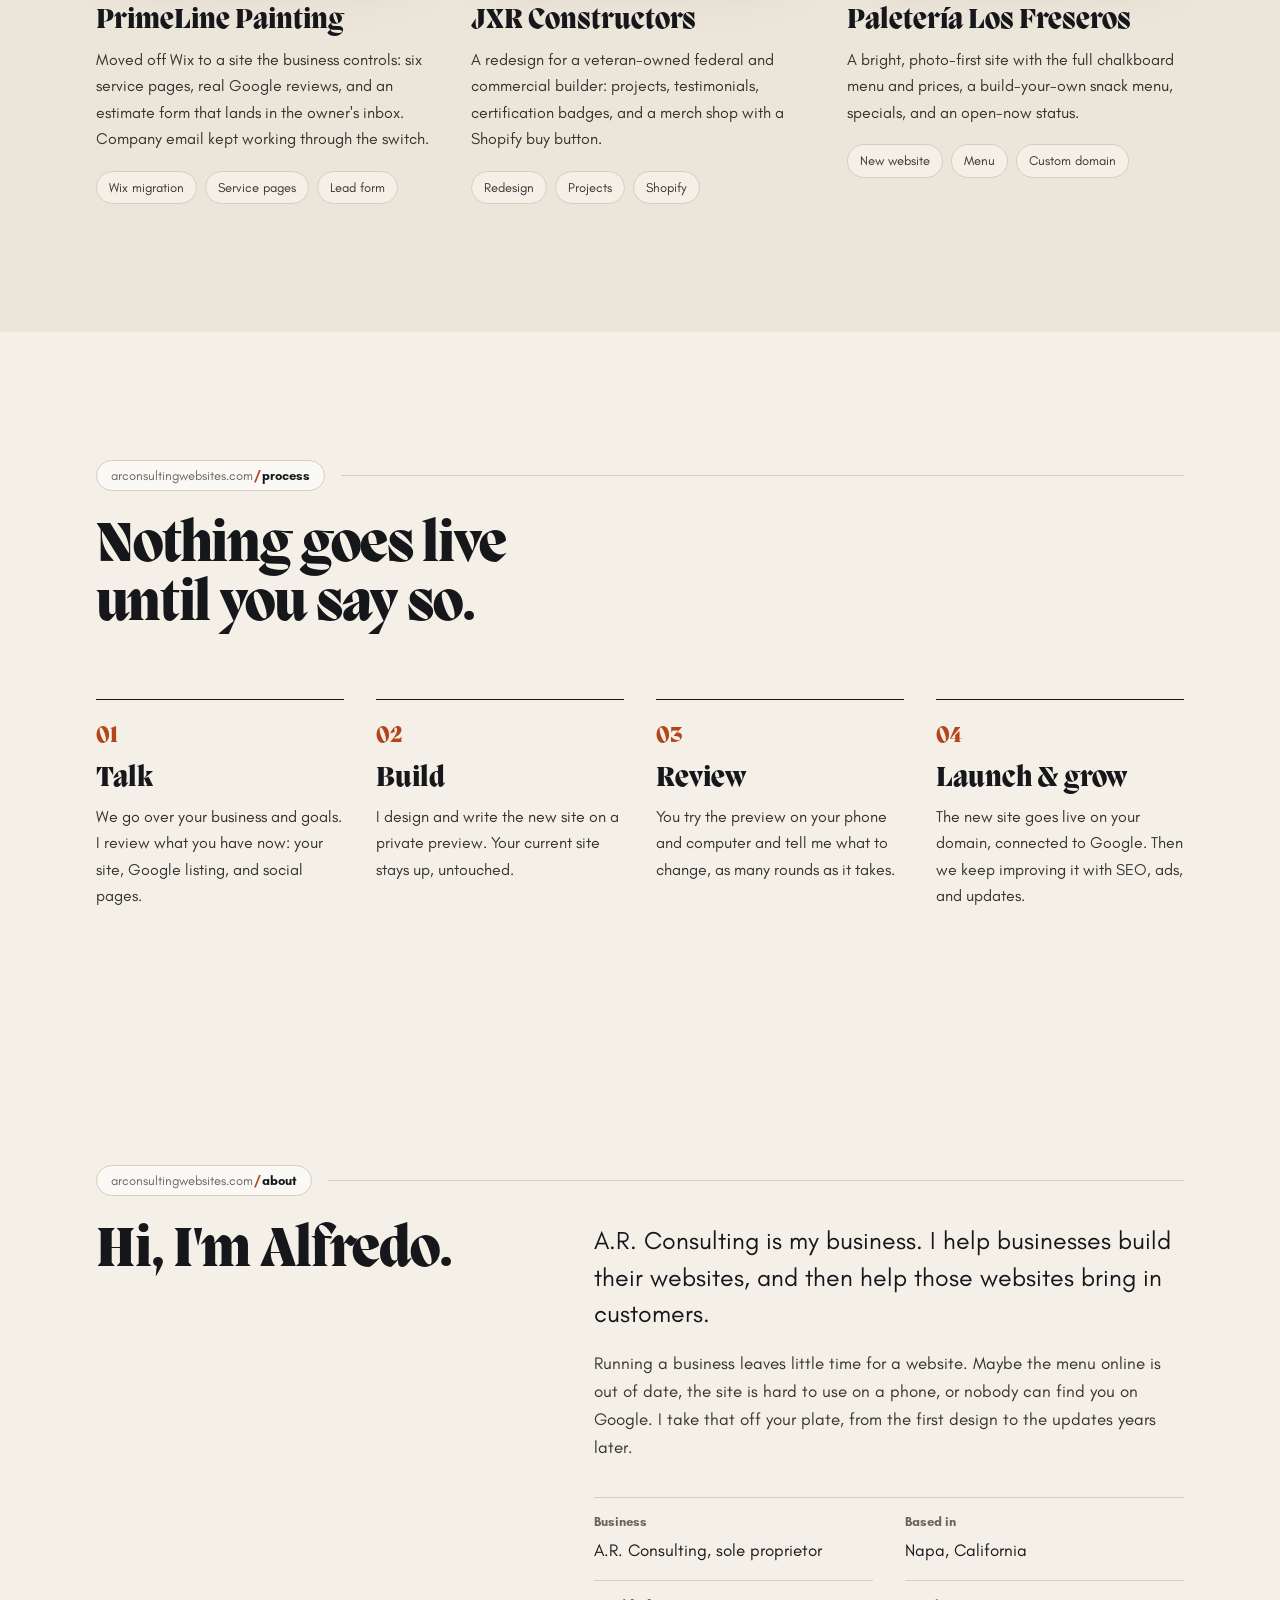
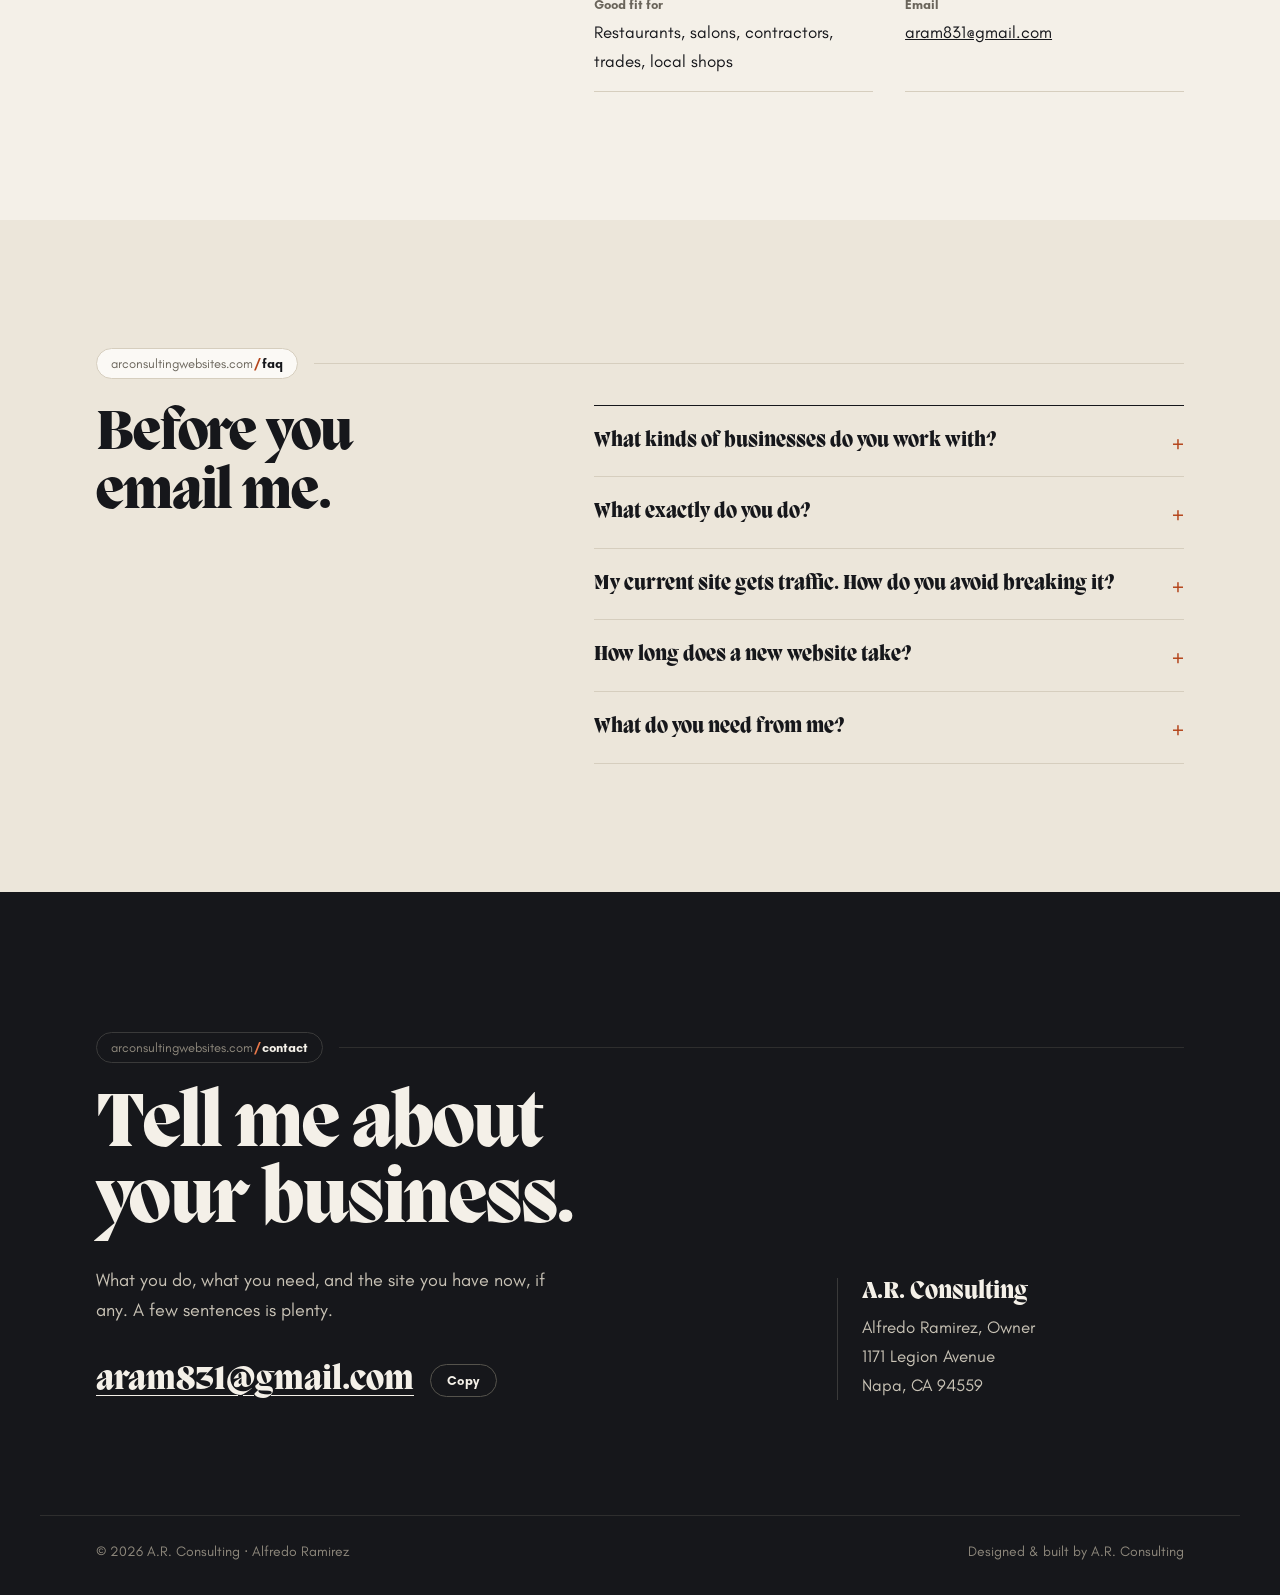
==== commit 27a05fb7: "Headers: no italics, URL-path section labels, specific headlines; Migra Extrabold headings" ====
--- a/index.html
+++ b/index.html
@@ -9,12 +9,10 @@
 <meta name="theme-color" content="#F4F0E8">
 <meta property="og:type" content="website">
 <meta property="og:title" content="Alfredo Ramirez · A.R. Consulting">
-<meta property="og:description" content="I design, build, and grow websites for businesses.">
+<meta property="og:description" content="Websites for cafés, spas, painters, contractors, and paleterías, from one person in Napa, California.">
 <meta property="og:url" content="https://arconsultingwebsites.com/">
 <link rel="icon" href="favicon.svg" type="image/svg+xml">
-<link rel="preconnect" href="https://fonts.googleapis.com">
-<link rel="preconnect" href="https://fonts.gstatic.com" crossorigin>
-<link rel="stylesheet" href="https://fonts.googleapis.com/css2?family=Playfair+Display:ital,wght@0,400;0,800;1,500&display=swap">
+<link rel="preload" href="fonts/migra/Migra-Extrabold.otf" as="font" type="font/otf" crossorigin>
 <link rel="preload" href="fonts/GlacialIndifference-Regular.otf" as="font" type="font/otf" crossorigin>
 <link rel="stylesheet" href="css/style.css">
 <script>document.documentElement.classList.add('js')</script>
@@ -36,9 +34,9 @@
 <main id="main">
 <section class="hero wrap" id="top">
   <div class="hero-copy">
-    <p class="eyebrow"><span class="rule"></span>Alfredo Ramirez · Napa, California</p>
-    <h1 class="headline">I design, build, and <em>grow</em> websites for businesses.</h1>
-    <p class="sub">A.R. Consulting is a one-person studio. Design, copy, search, ads, and upkeep all come from the same person, so nothing gets lost between agencies.</p>
+    <div class="sec-top"><a class="path" href="#top"><svg viewBox="0 0 12 12" aria-hidden="true"><rect x="2.5" y="5.5" width="7" height="5" rx="1"/><path d="M4 5.5V4a2 2 0 0 1 4 0v1.5"/></svg>arconsultingwebsites.com</a></div>
+    <h1 class="headline">Websites for <a href="#momos" title="Momo's Café, Vallejo">cafés</a>, <a href="#painted-lady" title="The Painted Lady, Napa">spas</a>, <a href="#primeline" title="PrimeLine Painting, San Diego">painters</a>, <a href="#jxr" title="JXR Constructors, San Diego">contractors</a>, and <a href="#los-freseros" title="Paletería Los Freseros, Ben Lomond">paleterías</a>.</h1>
+    <p class="sub">I'm Alfredo Ramirez. A.R. Consulting is my one-person studio in Napa, California: design, copy, search, ads, and upkeep, all from me.</p>
     <div class="actions">
       <a class="btn" href="mailto:aram831@gmail.com?subject=Website%20project">Start a project <svg class="arr" viewBox="0 0 16 16" width="16" height="16" aria-hidden="true"><path d="M3 8h10M9 4l4 4-4 4"/></svg></a>
       <a class="btn ghost" href="#work">See the work</a>
@@ -58,13 +56,16 @@
 
 <section class="section" id="services">
   <div class="wrap">
-    <div class="sec-head split" data-reveal>
-      <div><p class="label">Services</p><h2 class="h2">Make it. Grow it. <em>Keep it running.</em></h2></div>
-      <p class="intro">Everything a small business needs from its website, handled by one person you can reach directly.</p>
+    <div class="sec-head" data-reveal>
+      <div class="sec-top"><a class="path" href="#services"><span class="dom">arconsultingwebsites.com</span><b>/</b>services</a></div>
+      <div class="split">
+        <h2 class="h2">Six services, and you only deal with me.</h2>
+        <p class="intro">Hire me for one piece or all six.</p>
+      </div>
     </div>
     <div class="groups">
       <article class="group" data-reveal>
-        <p class="group-tag">01 · Make</p>
+        <p class="group-tag">Make it</p>
         <h3>Web design &amp; development</h3>
         <p>A fast, mobile-first site built around your business: what you offer, when you're open, and one clear way to call, order, or book.</p>
         <h3>Graphic design</h3>
@@ -73,14 +74,14 @@
         <p>Clear, plain words written from your real details, so customers understand what you do in seconds.</p>
       </article>
       <article class="group" data-reveal>
-        <p class="group-tag">02 · Grow</p>
+        <p class="group-tag">Grow it</p>
         <h3>Search engine optimization</h3>
         <p>Search-friendly pages, Google Search Console, and local search basics, so people nearby find you when they look.</p>
         <h3>Google Ads</h3>
         <p>Search ad campaigns set up and tuned so your budget reaches people already looking for what you sell.</p>
       </article>
       <article class="group dark" data-reveal>
-        <p class="group-tag">03 · Manage</p>
+        <p class="group-tag">Keep it running</p>
         <h3>Website care</h3>
         <p>New prices, holiday hours, fresh photos, fixes, and your domain and hosting kept in order. Send a note and it gets done.</p>
         <a class="btn light" href="mailto:aram831@gmail.com?subject=Website%20care">Ask about care <svg class="arr" viewBox="0 0 16 16" width="16" height="16" aria-hidden="true"><path d="M3 8h10M9 4l4 4-4 4"/></svg></a>
@@ -92,11 +93,11 @@
 <section class="section alt" id="work">
   <div class="wrap">
     <div class="sec-head" data-reveal>
-      <p class="label">Recent work</p>
-      <h2 class="h2">Live on the <em>web.</em></h2>
+      <div class="sec-top"><a class="path" href="#work"><span class="dom">arconsultingwebsites.com</span><b>/</b>work</a></div>
+      <h2 class="h2">Five live sites, from Napa to San Diego.</h2>
     </div>
     <div class="cases">
-      <article class="case" data-reveal>
+      <article class="case" id="painted-lady" data-reveal>
         <a class="frame" href="https://www.thepaintedladynapavalley.com" target="_blank" rel="noopener">
           <span class="mock-bar"><span class="dots"><i></i><i></i><i></i></span><span class="mock-url">thepaintedladynapavalley.com</span></span>
           <img src="assets/work/painted-lady.jpg" srcset="assets/work/painted-lady-800.jpg 800w, assets/work/painted-lady.jpg 1440w" sizes="(max-width: 900px) 92vw, 560px" width="1440" height="900" loading="lazy" alt="Homepage of The Painted Lady Tanning &amp; Spa: a magazine-style masthead above a team photo">
@@ -106,7 +107,7 @@
         <p>A magazine-style redesign with the full service and price list, team pages, and a shop page that pulls deals from the salon's store. Moved to the salon's own domain with the online store and email kept working.</p>
         <ul class="chips"><li>Redesign</li><li>Copywriting</li><li>Custom domain</li><li>Social card</li></ul>
       </article>
-      <article class="case" data-reveal>
+      <article class="case" id="momos" data-reveal>
         <a class="frame" href="https://mymomoscafe.com" target="_blank" rel="noopener">
           <span class="mock-bar"><span class="dots"><i></i><i></i><i></i></span><span class="mock-url">mymomoscafe.com</span></span>
           <img src="assets/work/momos-cafe.jpg" srcset="assets/work/momos-cafe-800.jpg 800w, assets/work/momos-cafe.jpg 1440w" sizes="(max-width: 900px) 92vw, 560px" width="1440" height="900" loading="lazy" alt="Homepage of Momo's Café: 'Still here. Still cooking.' with a photo of country fried steak and eggs">
@@ -116,7 +117,7 @@
         <p>A new site for a family-owned café: the full menu with photos and prices, catering and merch pages, and an “Open now” badge that follows real hours. Launched on its own domain with Search Console and Analytics.</p>
         <ul class="chips"><li>New website</li><li>Menu with photos</li><li>SEO setup</li><li>Analytics</li></ul>
       </article>
-      <article class="case sm" data-reveal>
+      <article class="case sm" id="primeline" data-reveal>
         <a class="frame" href="https://primelinepc.com" target="_blank" rel="noopener">
           <span class="mock-bar"><span class="dots"><i></i><i></i><i></i></span><span class="mock-url">primelinepc.com</span></span>
           <img src="assets/work/primeline-800.jpg" width="800" height="500" loading="lazy" alt="Homepage of PrimeLine Painting &amp; Coatings: 'Painting with precision. Finishes that last.' over a painted home">
@@ -126,7 +127,7 @@
         <p>Moved off Wix to a site the business controls: six service pages, real Google reviews, and an estimate form that lands in the owner's inbox. Company email kept working through the switch.</p>
         <ul class="chips"><li>Wix migration</li><li>Service pages</li><li>Lead form</li></ul>
       </article>
-      <article class="case sm" data-reveal>
+      <article class="case sm" id="jxr" data-reveal>
         <a class="frame" href="https://jxrconstructors.com" target="_blank" rel="noopener">
           <span class="mock-bar"><span class="dots"><i></i><i></i><i></i></span><span class="mock-url">jxrconstructors.com</span></span>
           <img src="assets/work/jxr-800.jpg" width="800" height="500" loading="lazy" alt="Homepage of JXR Constructors: 'Veteran-Owned. Precision-Built. Excellence Delivered.' over the company headquarters">
@@ -136,7 +137,7 @@
         <p>A redesign for a veteran-owned federal and commercial builder: projects, testimonials, certification badges, and a merch shop with a Shopify buy button.</p>
         <ul class="chips"><li>Redesign</li><li>Projects</li><li>Shopify</li></ul>
       </article>
-      <article class="case sm" data-reveal>
+      <article class="case sm" id="los-freseros" data-reveal>
         <a class="frame" href="https://paleterialosfreseros.com" target="_blank" rel="noopener">
           <span class="mock-bar"><span class="dots"><i></i><i></i><i></i></span><span class="mock-url">paleterialosfreseros.com</span></span>
           <img src="assets/work/los-freseros-800.jpg" width="800" height="500" loading="lazy" alt="Homepage of Paletería Los Freseros: the shop name over a spread of Mexican snacks and treats">
@@ -153,8 +154,8 @@
 <section class="section" id="process">
   <div class="wrap">
     <div class="sec-head" data-reveal>
-      <p class="label">How it works</p>
-      <h2 class="h2">Four steps, <em>no surprises.</em></h2>
+      <div class="sec-top"><a class="path" href="#process"><span class="dom">arconsultingwebsites.com</span><b>/</b>process</a></div>
+      <h2 class="h2">Nothing goes live until you say so.</h2>
     </div>
     <ol class="steps">
       <li data-reveal><span class="num">01</span><h3>Talk</h3><p>We go over your business and goals. I review what you have now: your site, Google listing, and social pages.</p></li>
@@ -166,10 +167,11 @@
 </section>
 
 <section class="section" id="about">
-  <div class="wrap about">
+  <div class="wrap">
+    <div class="sec-top" data-reveal><a class="path" href="#about"><span class="dom">arconsultingwebsites.com</span><b>/</b>about</a></div>
+    <div class="about">
     <div data-reveal>
-      <p class="label">About</p>
-      <h2 class="h2">Hi, I'm <em>Alfredo.</em></h2>
+      <h2 class="h2">Hi, I'm Alfredo.</h2>
     </div>
     <div class="about-body" data-reveal>
       <p class="big">A.R. Consulting is my business. I help businesses build their websites, and then help those websites bring in customers.</p>
@@ -181,14 +183,16 @@
         <div><dt>Email</dt><dd><a href="mailto:aram831@gmail.com">aram831@gmail.com</a></dd></div>
       </dl>
     </div>
+    </div>
   </div>
 </section>
 
 <section class="section alt" id="faq">
-  <div class="wrap faq-wrap">
+  <div class="wrap">
+    <div class="sec-top" data-reveal><a class="path" href="#faq"><span class="dom">arconsultingwebsites.com</span><b>/</b>faq</a></div>
+    <div class="faq-wrap">
     <div data-reveal>
-      <p class="label">FAQ</p>
-      <h2 class="h2">Good <em>questions.</em></h2>
+      <h2 class="h2">Before you email me.</h2>
     </div>
     <div class="faq" data-reveal>
       <details><summary>What kinds of businesses do you work with?</summary><p>Any business that needs customers to find it and trust it online. So far that includes a café, a paletería, a salon and spa, a painting contractor, and a general contractor.</p></details>
@@ -197,15 +201,17 @@
       <details><summary>How long does a new website take?</summary><p>A small business site usually takes a few weeks. Bigger sites with many pages or a store take longer. You'll get a timeline before we start.</p></details>
       <details><summary>What do you need from me?</summary><p>A conversation at the start, plus whatever you have: photos, menu or services, prices, hours. After that, mostly your feedback on the preview.</p></details>
     </div>
+    </div>
   </div>
 </section>
 
 <section class="contact" id="contact">
-  <div class="wrap contact-grid">
+  <div class="wrap">
+    <div class="sec-top" data-reveal><a class="path" href="#contact"><span class="dom">arconsultingwebsites.com</span><b>/</b>contact</a></div>
+    <div class="contact-grid">
     <div data-reveal>
-      <p class="label">Contact</p>
-      <h2 class="h2 xl">Let's build <em>yours.</em></h2>
-      <p class="sub">Tell me about your business and what you need. A few sentences is plenty.</p>
+      <h2 class="h2 xl">Tell me about your business.</h2>
+      <p class="sub">What you do, what you need, and the site you have now, if any. A few sentences is plenty.</p>
       <div class="email-row">
         <a class="email" href="mailto:aram831@gmail.com?subject=Website%20project">aram831@gmail.com</a>
         <button class="copy" type="button" data-copy="aram831@gmail.com">Copy</button>
@@ -218,6 +224,7 @@
       1171 Legion Avenue<br>
       Napa, CA 94559
     </address>
+    </div>
   </div>
   <footer class="wrap foot">
     <span>© <span data-year>2026</span> A.R. Consulting · Alfredo Ramirez</span>
--- a/css/style.css
+++ b/css/style.css
@@ -1,11 +1,14 @@
 /* Glacial Indifference: SIL Open Font License 1.1, see fonts/OFL.txt. Only Regular (400) and Bold (700) exist. */
 @font-face{font-family:"Glacial Indifference";src:url("../fonts/GlacialIndifference-Regular.otf") format("opentype");font-weight:400;font-style:normal;font-display:swap}
 @font-face{font-family:"Glacial Indifference";src:url("../fonts/GlacialIndifference-Bold.otf") format("opentype");font-weight:700;font-style:normal;font-display:swap}
+/* Migra Extrabold (Pangram Pangram, paid). Only this one style is used, so only one style needs a license.
+   fonts/migra/ is gitignored until the web license is bought: swap in the licensed webfont file, then commit. */
+@font-face{font-family:"Migra";src:url("../fonts/migra/Migra-Extrabold.otf") format("opentype");font-weight:800;font-style:normal;font-display:swap}
 
 :root{
   --paper:#F4F0E8; --paper-2:#ECE6DA; --ink:#16171B; --ink-2:#34332F; --muted:#6A655B; --rule:#D6CEBE;
   --accent:#B4451B; --accent-lt:#E8784A;
-  --serif:"Playfair Display", Georgia, "Times New Roman", serif;
+  --serif:"Migra", Georgia, "Times New Roman", serif;
   --sans:"Glacial Indifference", ui-sans-serif, system-ui, -apple-system, "Segoe UI", sans-serif;
   --wrap:1200px; --gutter:clamp(20px,5vw,56px);
   --ease:cubic-bezier(.2,.7,.2,1);
@@ -20,13 +23,11 @@
 .skip{position:absolute;left:-999px;top:8px;background:var(--ink);color:var(--paper);padding:8px 14px;border-radius:6px;z-index:10}
 .skip:focus{left:8px}
 :focus-visible{outline:2px solid var(--accent);outline-offset:3px;border-radius:4px}
-/* Accent words: Playfair italic 500 (the only italic loaded), so it never gets faux-bolded inside 800 headings */
-em{font-style:italic;font-weight:500;color:var(--accent)}
 
 /* header */
 .top{display:flex;align-items:center;justify-content:space-between;padding-top:22px;padding-bottom:22px}
 .brand{display:flex;align-items:center;gap:12px;text-decoration:none}
-.mono{width:40px;height:40px;border-radius:50%;background:var(--ink);color:var(--paper);display:grid;place-items:center;font:italic 500 15px/1 var(--serif)}
+.mono{width:40px;height:40px;border-radius:50%;background:var(--ink);color:var(--paper);display:grid;place-items:center;font:800 13px/1 var(--serif);letter-spacing:.02em}
 .brand-name{font-weight:700;font-size:15px;letter-spacing:.02em}
 .nav{display:flex;align-items:center;gap:28px;font-size:15px}
 .nav a{text-decoration:none;color:var(--ink-2)}
@@ -45,11 +46,26 @@
 .arr{fill:none;stroke:currentColor;stroke-width:1.6;stroke-linecap:round;stroke-linejoin:round;transition:transform .2s var(--ease)}
 .btn:hover .arr{transform:translateX(3px)}
 
+/* Headings: no italics and no colored words. Each section opens with its address on a hairline,
+   like the browser bars in the work screenshots. The accent color only marks things that do
+   something: the slash in each address and the links in the hero headline. */
+.sec-head{margin-bottom:clamp(40px,5vw,64px)}
+.sec-top{display:flex;align-items:center;gap:16px;margin:0 0 26px}
+.sec-top::after{content:"";flex:1;height:1px;background:var(--rule)}
+.path{display:inline-flex;align-items:center;padding:8px 14px;border:1px solid var(--rule);border-radius:999px;background:#FBF9F5;font:700 13px/1 var(--sans);color:var(--ink);text-decoration:none;white-space:nowrap;transition:border-color .2s}
+.path:hover{border-color:var(--ink)}
+.path .dom{font-weight:400;color:var(--muted)}
+.path b{color:var(--accent);margin:0 1px}
+.path svg{width:11px;height:11px;margin-right:8px;fill:none;stroke:var(--muted);stroke-width:1.6;stroke-linecap:round}
+.h2{font:800 clamp(36px,4.4vw,60px)/1.05 var(--serif);letter-spacing:-.02em;margin:0;max-width:20ch;text-wrap:balance}
+.split{display:grid;grid-template-columns:1.4fr 1fr;gap:32px;align-items:end}
+.intro{margin:0;color:var(--ink-2);font-size:18px;max-width:40ch}
+
 /* hero */
 .hero{display:grid;grid-template-columns:1.1fr .9fr;gap:clamp(32px,5vw,64px);align-items:center;padding-top:clamp(32px,6vw,80px);padding-bottom:clamp(56px,8vw,104px)}
-.eyebrow{font:700 12px/1.4 var(--sans);letter-spacing:.18em;text-transform:uppercase;color:var(--muted);display:flex;align-items:center;gap:12px;margin:0 0 28px}
-.eyebrow .rule{width:32px;height:1px;background:var(--accent)}
-.headline{font:800 clamp(44px,6.2vw,80px)/1.02 var(--serif);letter-spacing:-.015em;margin:0;max-width:12ch}
+.headline{font:800 clamp(38px,4.8vw,64px)/1.05 var(--serif);letter-spacing:-.02em;margin:0;max-width:16ch;text-wrap:balance}
+.headline a{text-decoration:underline;text-decoration-color:var(--accent);text-decoration-thickness:.07em;text-underline-offset:.12em;transition:color .2s}
+.headline a:hover{color:var(--accent)}
 .sub{color:var(--ink-2);max-width:46ch;margin:24px 0 0;font-size:18px}
 .actions{display:flex;flex-wrap:wrap;gap:12px;margin-top:34px}
 @keyframes rise{from{opacity:0;transform:translateY(12px)}to{opacity:1;transform:none}}
@@ -74,23 +90,17 @@
 /* capability band */
 .band{background:var(--ink);color:var(--paper)}
 .caps{list-style:none;display:flex;flex-wrap:wrap;justify-content:space-between;gap:10px 18px;margin:0 auto;padding-top:22px;padding-bottom:22px}
-.caps li{font:italic 500 clamp(17px,1.55vw,21px)/1.2 var(--serif)}
-.caps li:not(:last-child)::after{content:"✦";font-style:normal;font-size:12px;color:var(--accent-lt);margin-left:18px;vertical-align:middle}
+.caps li{font:800 clamp(16px,1.4vw,19px)/1.2 var(--serif)}
+.caps li:not(:last-child)::after{content:"✦";font-size:12px;color:var(--accent-lt);margin-left:18px;vertical-align:middle}
 
 /* sections */
-.section{padding:clamp(72px,10vw,128px) 0;border-top:1px solid var(--rule)}
+.section{padding:clamp(72px,10vw,128px) 0}
 .section.alt{background:var(--paper-2)}
-.band+.section{border-top:0}
-.label{font:700 12px/1 var(--sans);letter-spacing:.18em;text-transform:uppercase;color:var(--accent);margin:0 0 20px}
-.h2{font:800 clamp(38px,4.6vw,64px)/1.04 var(--serif);letter-spacing:-.015em;margin:0}
-.sec-head{margin-bottom:clamp(40px,5vw,64px)}
-.sec-head.split{display:grid;grid-template-columns:1.4fr 1fr;gap:32px;align-items:end}
-.intro{margin:0;color:var(--ink-2);font-size:18px;max-width:40ch}
 
 /* services */
 .groups{display:grid;grid-template-columns:1.25fr 1fr 1fr;gap:20px;align-items:stretch}
 .group{background:#fff;border:1px solid var(--rule);border-radius:16px;padding:32px}
-.group-tag{font:700 12px/1 var(--sans);letter-spacing:.18em;text-transform:uppercase;color:var(--accent);margin:0 0 24px;padding-bottom:18px;border-bottom:1px solid var(--rule)}
+.group-tag{font:700 14px/1.2 var(--sans);color:var(--accent);margin:0 0 24px;padding-bottom:18px;border-bottom:1px solid var(--rule)}
 .group h3{font:800 26px/1.15 var(--serif);margin:0 0 8px}
 .group p{margin:0 0 26px;color:var(--ink-2);font-size:16px}
 .group p:last-child{margin-bottom:0}
@@ -101,7 +111,7 @@
 
 /* work */
 .cases{display:grid;grid-template-columns:repeat(6,1fr);gap:clamp(40px,5vw,64px) clamp(24px,3vw,40px)}
-.case{grid-column:span 3}
+.case{grid-column:span 3;scroll-margin-top:24px}
 .case.sm{grid-column:span 2}
 .case .frame{transition:transform .3s var(--ease)}
 .case .frame:hover{transform:translateY(-4px)}
@@ -109,12 +119,12 @@
 .case.sm h3{font-size:28px}
 .case>p:not(.meta){color:var(--ink-2);margin:0 0 18px}
 .case.sm>p:not(.meta){font-size:16px}
-.meta{font:700 12px/1 var(--sans);letter-spacing:.14em;text-transform:uppercase;color:var(--muted);margin:28px 0 0}
+.meta{font:700 13px/1.3 var(--sans);color:var(--muted);margin:28px 0 0}
 .chips{list-style:none;display:flex;flex-wrap:wrap;gap:8px;margin:0;padding:0}
 .chips li{font-size:13px;padding:5px 12px;border:1px solid var(--rule);border-radius:999px;color:var(--ink-2);background:var(--paper)}
 
 /* process */
-.num{font:italic 500 26px/1 var(--serif);color:var(--accent);font-variant-numeric:lining-nums}
+.num{font:800 22px/1 var(--serif);color:var(--accent);font-variant-numeric:lining-nums}
 .steps{list-style:none;margin:0;padding:0;display:grid;grid-template-columns:repeat(4,1fr);gap:32px}
 .steps li{border-top:1px solid var(--ink);padding-top:22px}
 .steps h3{font:800 28px/1.05 var(--serif);margin:14px 0 10px}
@@ -123,17 +133,17 @@
 /* about */
 .about{display:grid;grid-template-columns:5fr 7fr;gap:clamp(32px,6vw,96px)}
 .about-body p{margin:0 0 18px;color:var(--ink-2);max-width:60ch}
-.about-body .big{font:400 clamp(22px,2.2vw,28px)/1.4 var(--serif);color:var(--ink)}
+.about-body .big{font:400 clamp(21px,2vw,25px)/1.45 var(--sans);color:var(--ink)}
 .facts{display:grid;grid-template-columns:1fr 1fr;gap:0 32px;margin:36px 0 0;border-top:1px solid var(--rule)}
 .facts div{padding:16px 0;border-bottom:1px solid var(--rule)}
-.facts dt{font:700 11px/1 var(--sans);letter-spacing:.16em;text-transform:uppercase;color:var(--muted);margin-bottom:8px}
+.facts dt{font:700 13px/1.2 var(--sans);color:var(--muted);margin-bottom:6px}
 .facts dd{margin:0}
 
 /* faq */
 .faq-wrap{display:grid;grid-template-columns:5fr 7fr;gap:clamp(32px,6vw,96px)}
 .faq{border-top:1px solid var(--ink)}
 .faq details{border-bottom:1px solid var(--rule)}
-.faq summary{list-style:none;cursor:pointer;display:flex;justify-content:space-between;gap:24px;padding:22px 0;font:400 clamp(20px,1.9vw,24px)/1.3 var(--serif)}
+.faq summary{list-style:none;cursor:pointer;display:flex;justify-content:space-between;gap:24px;padding:22px 0;font:800 clamp(18px,1.6vw,21px)/1.3 var(--serif)}
 .faq summary::-webkit-details-marker{display:none}
 .faq summary::after{content:"+";font:400 26px/1 var(--sans);color:var(--accent);transition:transform .2s var(--ease)}
 .faq details[open] summary::after{transform:rotate(45deg)}
@@ -141,13 +151,16 @@
 
 /* contact */
 .contact{background:var(--ink);color:var(--paper);padding-top:clamp(80px,11vw,140px)}
-.contact em{color:var(--accent-lt)}
-.contact .label{color:var(--accent-lt)}
 .contact .sub{color:#C9C3B6}
+.contact .sec-top::after{background:#2E2E2E}
+.contact .path{background:transparent;border-color:#3A3A3A;color:var(--paper)}
+.contact .path:hover{border-color:var(--paper)}
+.contact .path .dom{color:#8F897D}
+.contact .path b{color:var(--accent-lt)}
 .contact-grid{display:grid;grid-template-columns:2fr 1fr;gap:48px;align-items:end}
-.h2.xl{font-size:clamp(48px,6.5vw,96px);line-height:.98}
+.h2.xl{font-size:clamp(44px,6vw,88px);line-height:1;max-width:14ch}
 .email-row{display:flex;align-items:center;flex-wrap:wrap;gap:16px;margin-top:36px}
-.email{font:400 clamp(24px,3vw,40px)/1.15 var(--serif);font-variant-numeric:lining-nums;text-decoration:underline;text-decoration-thickness:1px;text-underline-offset:6px;overflow-wrap:anywhere}
+.email{font:800 clamp(22px,2.6vw,34px)/1.15 var(--serif);font-variant-numeric:lining-nums;text-decoration:underline;text-decoration-thickness:1px;text-underline-offset:6px;overflow-wrap:anywhere}
 .email:hover{color:var(--accent-lt)}
 .copy{font:700 13px/1 var(--sans);letter-spacing:.03em;padding:9px 16px;border-radius:999px;border:1px solid #55534C;background:transparent;color:var(--paper);cursor:pointer}
 .copy:hover{border-color:var(--paper)}
@@ -165,7 +178,7 @@
   .group:first-child{grid-column:1/-1}
 }
 @media (max-width:900px){
-  .hero,.about,.faq-wrap,.contact-grid,.sec-head.split{grid-template-columns:1fr}
+  .hero,.about,.faq-wrap,.contact-grid,.split{grid-template-columns:1fr}
   .cases{grid-template-columns:1fr 1fr}
   .case,.case.sm{grid-column:auto}
   .case:first-child{grid-column:1/-1}
@@ -178,6 +191,7 @@
   .groups,.steps,.facts,.cases{grid-template-columns:1fr}
   .caps li:not(:last-child)::after{margin-left:16px}
   .caps{gap:8px 16px}
+  .path{font-size:12px;padding:7px 12px}
 }
 @media (prefers-reduced-motion:reduce){
   html{scroll-behavior:auto}
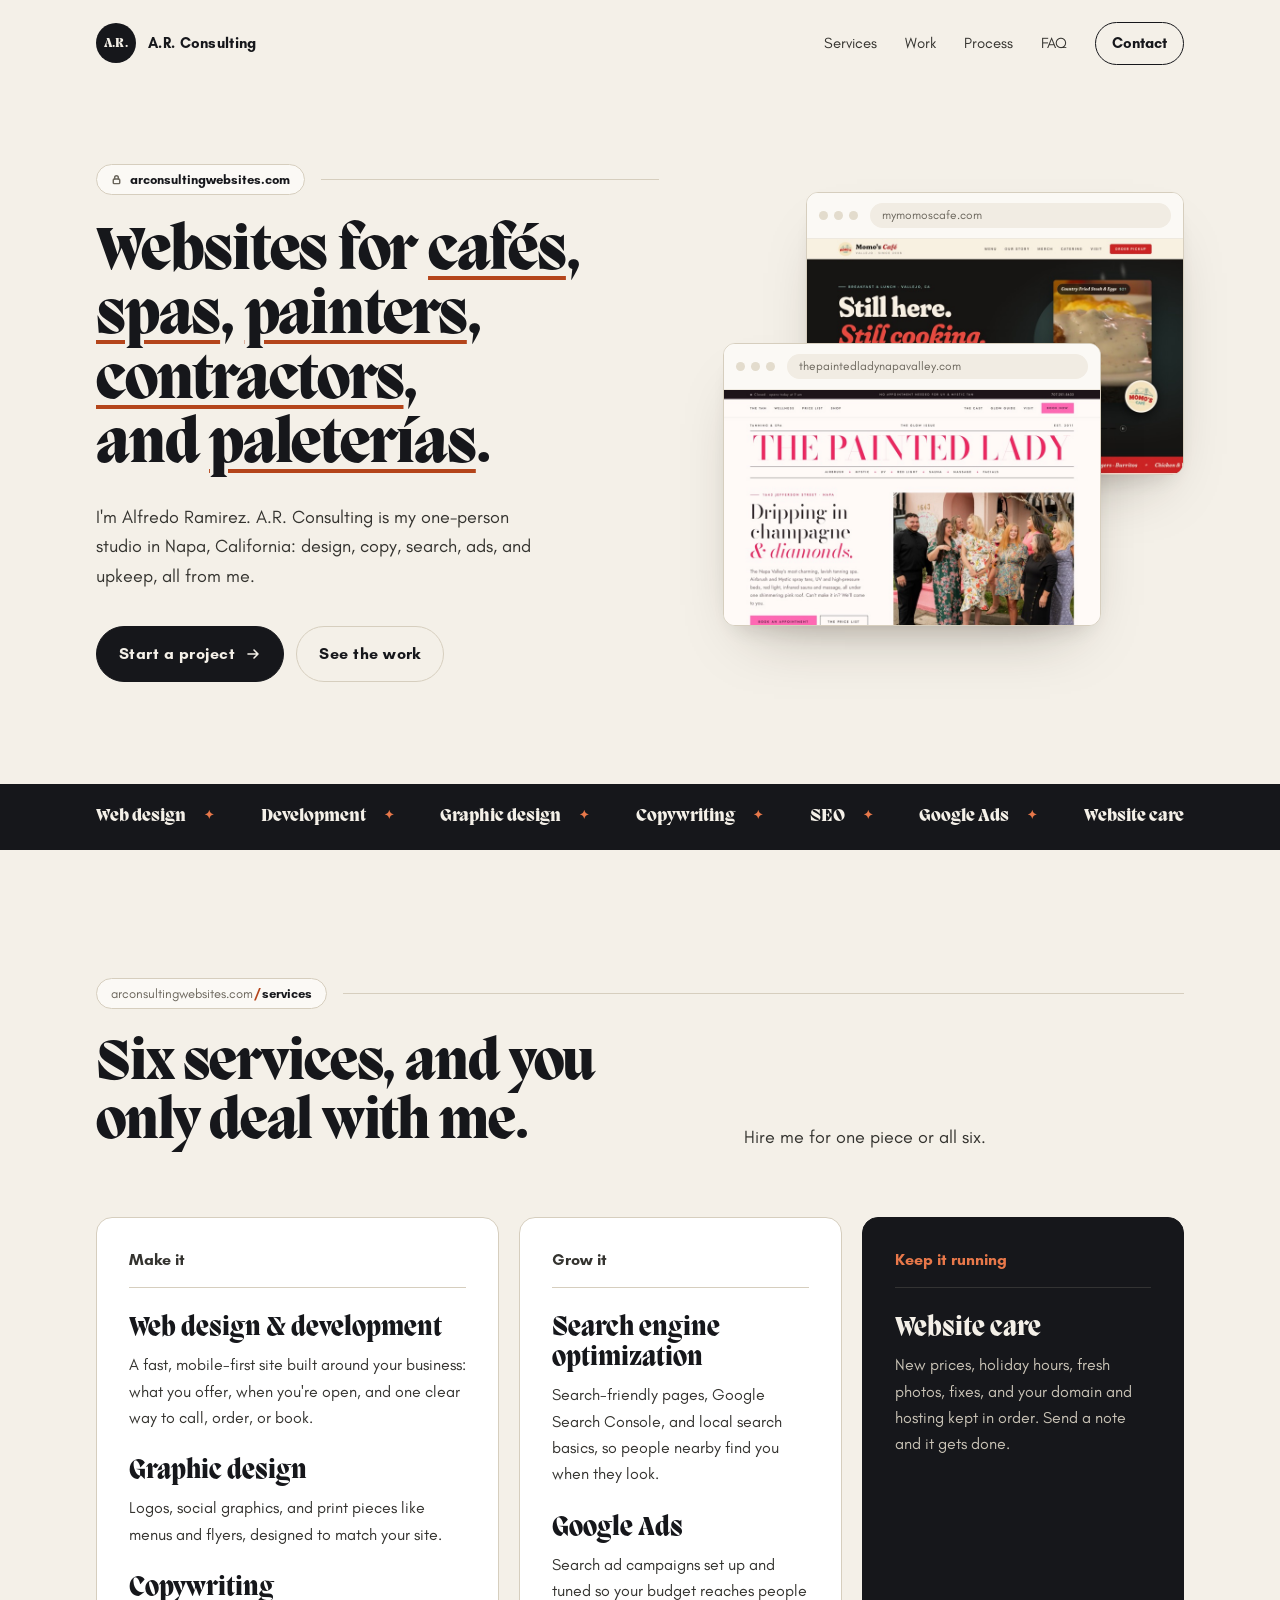
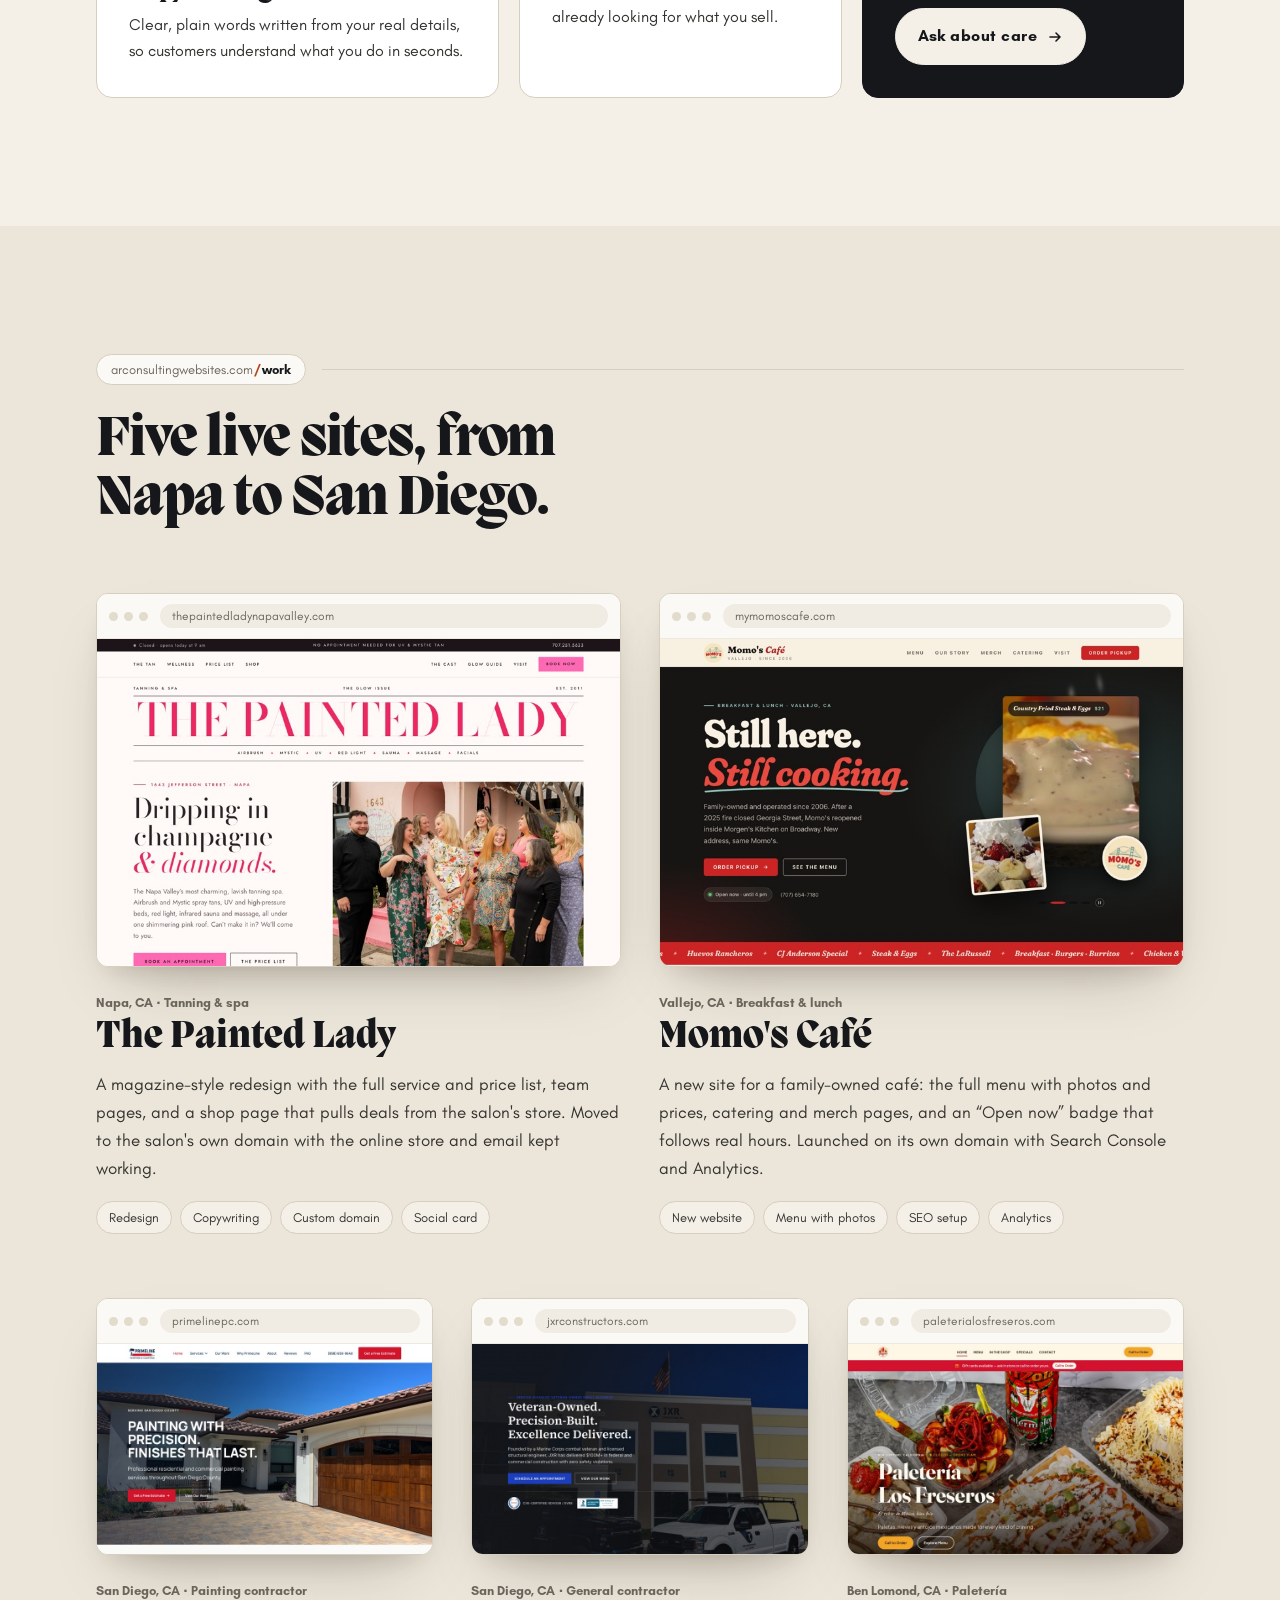
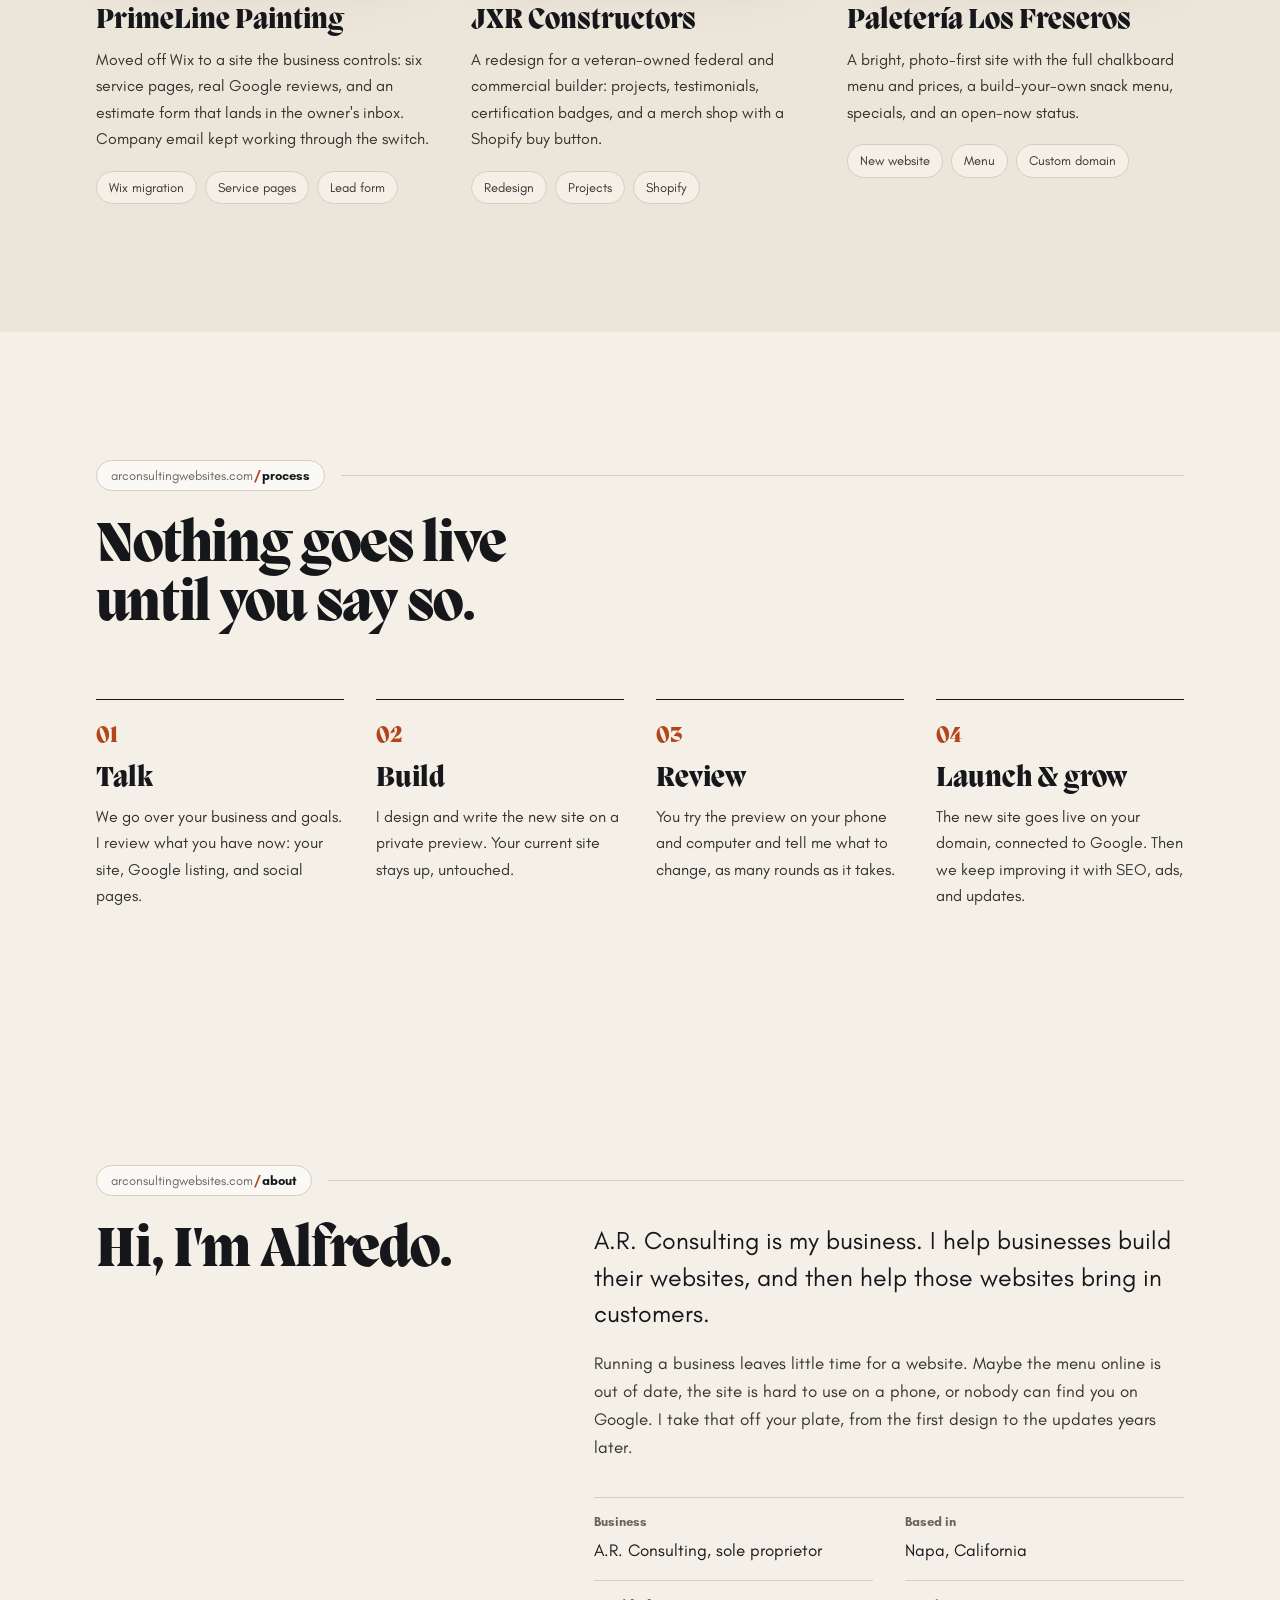
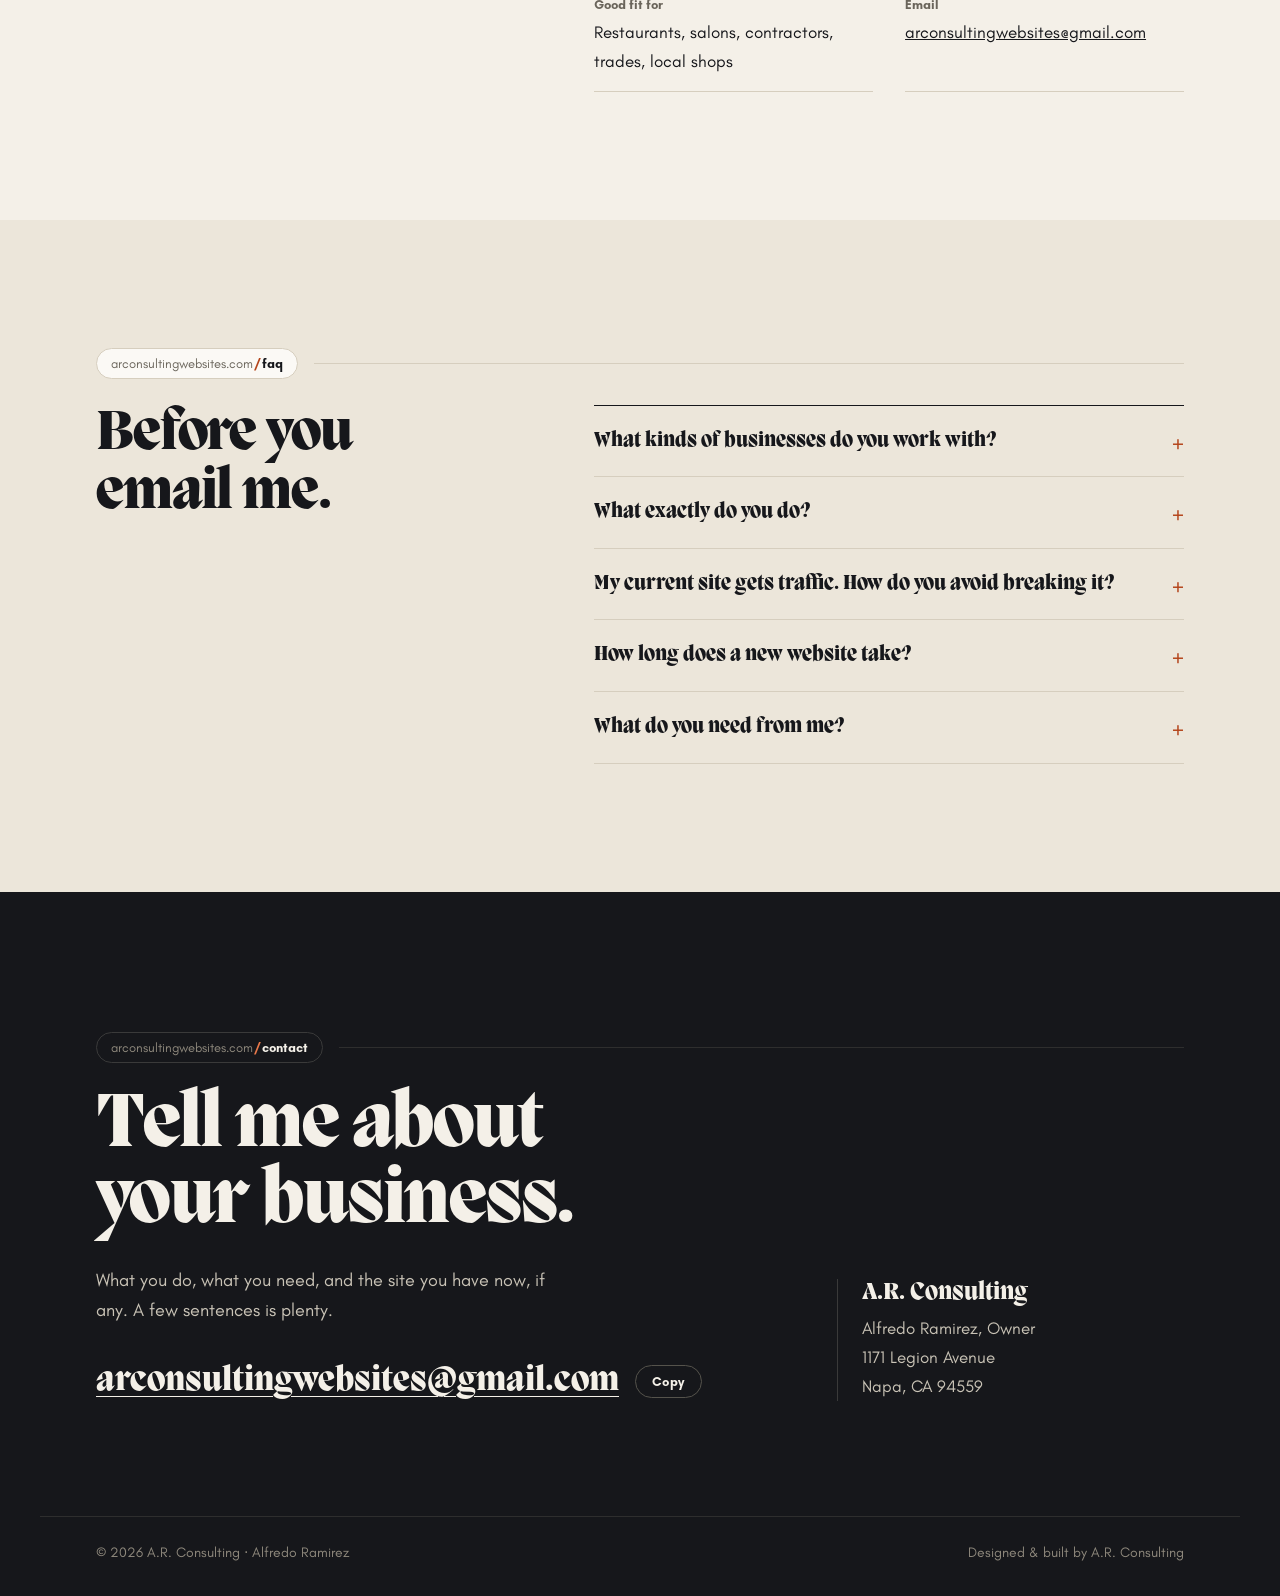
==== commit c33a7667: "Contact email: arconsultingwebsites@gmail.com" ====
--- a/index.html
+++ b/index.html
@@ -14,10 +14,10 @@
 <link rel="icon" href="favicon.svg" type="image/svg+xml">
 <link rel="preload" href="fonts/migra/Migra-Extrabold.otf" as="font" type="font/otf" crossorigin>
 <link rel="preload" href="fonts/GlacialIndifference-Regular.otf" as="font" type="font/otf" crossorigin>
-<link rel="stylesheet" href="css/style.css">
+<link rel="stylesheet" href="css/style.css?v=2">
 <script>document.documentElement.classList.add('js')</script>
 <script type="application/ld+json">
-{"@context":"https://schema.org","@type":"ProfessionalService","name":"A.R. Consulting","description":"Alfredo Ramirez designs, builds, and grows websites for businesses.","url":"https://arconsultingwebsites.com/","email":"aram831@gmail.com","address":{"@type":"PostalAddress","streetAddress":"1171 Legion Avenue","addressLocality":"Napa","addressRegion":"CA","postalCode":"94559","addressCountry":"US"},"founder":{"@type":"Person","name":"Alfredo Ramirez","jobTitle":"Owner"},"hasOfferCatalog":{"@type":"OfferCatalog","name":"Services","itemListElement":[{"@type":"Offer","itemOffered":{"@type":"Service","name":"Web Design and Development"}},{"@type":"Offer","itemOffered":{"@type":"Service","name":"Graphic Design"}},{"@type":"Offer","itemOffered":{"@type":"Service","name":"Website Copywriting"}},{"@type":"Offer","itemOffered":{"@type":"Service","name":"Search Engine Optimization"}},{"@type":"Offer","itemOffered":{"@type":"Service","name":"Google Ads Management"}},{"@type":"Offer","itemOffered":{"@type":"Service","name":"Website Management"}}]}}
+{"@context":"https://schema.org","@type":"ProfessionalService","name":"A.R. Consulting","description":"Alfredo Ramirez designs, builds, and grows websites for businesses.","url":"https://arconsultingwebsites.com/","email":"arconsultingwebsites@gmail.com","address":{"@type":"PostalAddress","streetAddress":"1171 Legion Avenue","addressLocality":"Napa","addressRegion":"CA","postalCode":"94559","addressCountry":"US"},"founder":{"@type":"Person","name":"Alfredo Ramirez","jobTitle":"Owner"},"hasOfferCatalog":{"@type":"OfferCatalog","name":"Services","itemListElement":[{"@type":"Offer","itemOffered":{"@type":"Service","name":"Web Design and Development"}},{"@type":"Offer","itemOffered":{"@type":"Service","name":"Graphic Design"}},{"@type":"Offer","itemOffered":{"@type":"Service","name":"Website Copywriting"}},{"@type":"Offer","itemOffered":{"@type":"Service","name":"Search Engine Optimization"}},{"@type":"Offer","itemOffered":{"@type":"Service","name":"Google Ads Management"}},{"@type":"Offer","itemOffered":{"@type":"Service","name":"Website Management"}}]}}
 </script>
 </head>
 <body>
@@ -38,7 +38,7 @@
     <h1 class="headline">Websites for <a href="#momos" title="Momo's Café, Vallejo">cafés</a>, <a href="#painted-lady" title="The Painted Lady, Napa">spas</a>, <a href="#primeline" title="PrimeLine Painting, San Diego">painters</a>, <a href="#jxr" title="JXR Constructors, San Diego">contractors</a>, and <a href="#los-freseros" title="Paletería Los Freseros, Ben Lomond">paleterías</a>.</h1>
     <p class="sub">I'm Alfredo Ramirez. A.R. Consulting is my one-person studio in Napa, California: design, copy, search, ads, and upkeep, all from me.</p>
     <div class="actions">
-      <a class="btn" href="mailto:aram831@gmail.com?subject=Website%20project">Start a project <svg class="arr" viewBox="0 0 16 16" width="16" height="16" aria-hidden="true"><path d="M3 8h10M9 4l4 4-4 4"/></svg></a>
+      <a class="btn" href="mailto:arconsultingwebsites@gmail.com?subject=Website%20project">Start a project <svg class="arr" viewBox="0 0 16 16" width="16" height="16" aria-hidden="true"><path d="M3 8h10M9 4l4 4-4 4"/></svg></a>
       <a class="btn ghost" href="#work">See the work</a>
     </div>
   </div>
@@ -84,7 +84,7 @@
         <p class="group-tag">Keep it running</p>
         <h3>Website care</h3>
         <p>New prices, holiday hours, fresh photos, fixes, and your domain and hosting kept in order. Send a note and it gets done.</p>
-        <a class="btn light" href="mailto:aram831@gmail.com?subject=Website%20care">Ask about care <svg class="arr" viewBox="0 0 16 16" width="16" height="16" aria-hidden="true"><path d="M3 8h10M9 4l4 4-4 4"/></svg></a>
+        <a class="btn light" href="mailto:arconsultingwebsites@gmail.com?subject=Website%20care">Ask about care <svg class="arr" viewBox="0 0 16 16" width="16" height="16" aria-hidden="true"><path d="M3 8h10M9 4l4 4-4 4"/></svg></a>
       </article>
     </div>
   </div>
@@ -180,7 +180,7 @@
         <div><dt>Business</dt><dd>A.R. Consulting, sole proprietor</dd></div>
         <div><dt>Based in</dt><dd>Napa, California</dd></div>
         <div><dt>Good fit for</dt><dd>Restaurants, salons, contractors, trades, local shops</dd></div>
-        <div><dt>Email</dt><dd><a href="mailto:aram831@gmail.com">aram831@gmail.com</a></dd></div>
+        <div><dt>Email</dt><dd><a href="mailto:arconsultingwebsites@gmail.com">arconsultingwebsites@gmail.com</a></dd></div>
       </dl>
     </div>
     </div>
@@ -213,8 +213,8 @@
       <h2 class="h2 xl">Tell me about your business.</h2>
       <p class="sub">What you do, what you need, and the site you have now, if any. A few sentences is plenty.</p>
       <div class="email-row">
-        <a class="email" href="mailto:aram831@gmail.com?subject=Website%20project">aram831@gmail.com</a>
-        <button class="copy" type="button" data-copy="aram831@gmail.com">Copy</button>
+        <a class="email" href="mailto:arconsultingwebsites@gmail.com?subject=Website%20project">arconsultingwebsites@gmail.com</a>
+        <button class="copy" type="button" data-copy="arconsultingwebsites@gmail.com">Copy</button>
         <span class="copied" role="status" aria-live="polite"></span>
       </div>
     </div>
--- a/css/style.css
+++ b/css/style.css
@@ -160,7 +160,7 @@
 .contact-grid{display:grid;grid-template-columns:2fr 1fr;gap:48px;align-items:end}
 .h2.xl{font-size:clamp(44px,6vw,88px);line-height:1;max-width:14ch}
 .email-row{display:flex;align-items:center;flex-wrap:wrap;gap:16px;margin-top:36px}
-.email{font:800 clamp(22px,2.6vw,34px)/1.15 var(--serif);font-variant-numeric:lining-nums;text-decoration:underline;text-decoration-thickness:1px;text-underline-offset:6px;overflow-wrap:anywhere}
+.email{font:800 clamp(17px,5.2vw,34px)/1.15 var(--serif);font-variant-numeric:lining-nums;text-decoration:underline;text-decoration-thickness:1px;text-underline-offset:6px;overflow-wrap:anywhere}
 .email:hover{color:var(--accent-lt)}
 .copy{font:700 13px/1 var(--sans);letter-spacing:.03em;padding:9px 16px;border-radius:999px;border:1px solid #55534C;background:transparent;color:var(--paper);cursor:pointer}
 .copy:hover{border-color:var(--paper)}
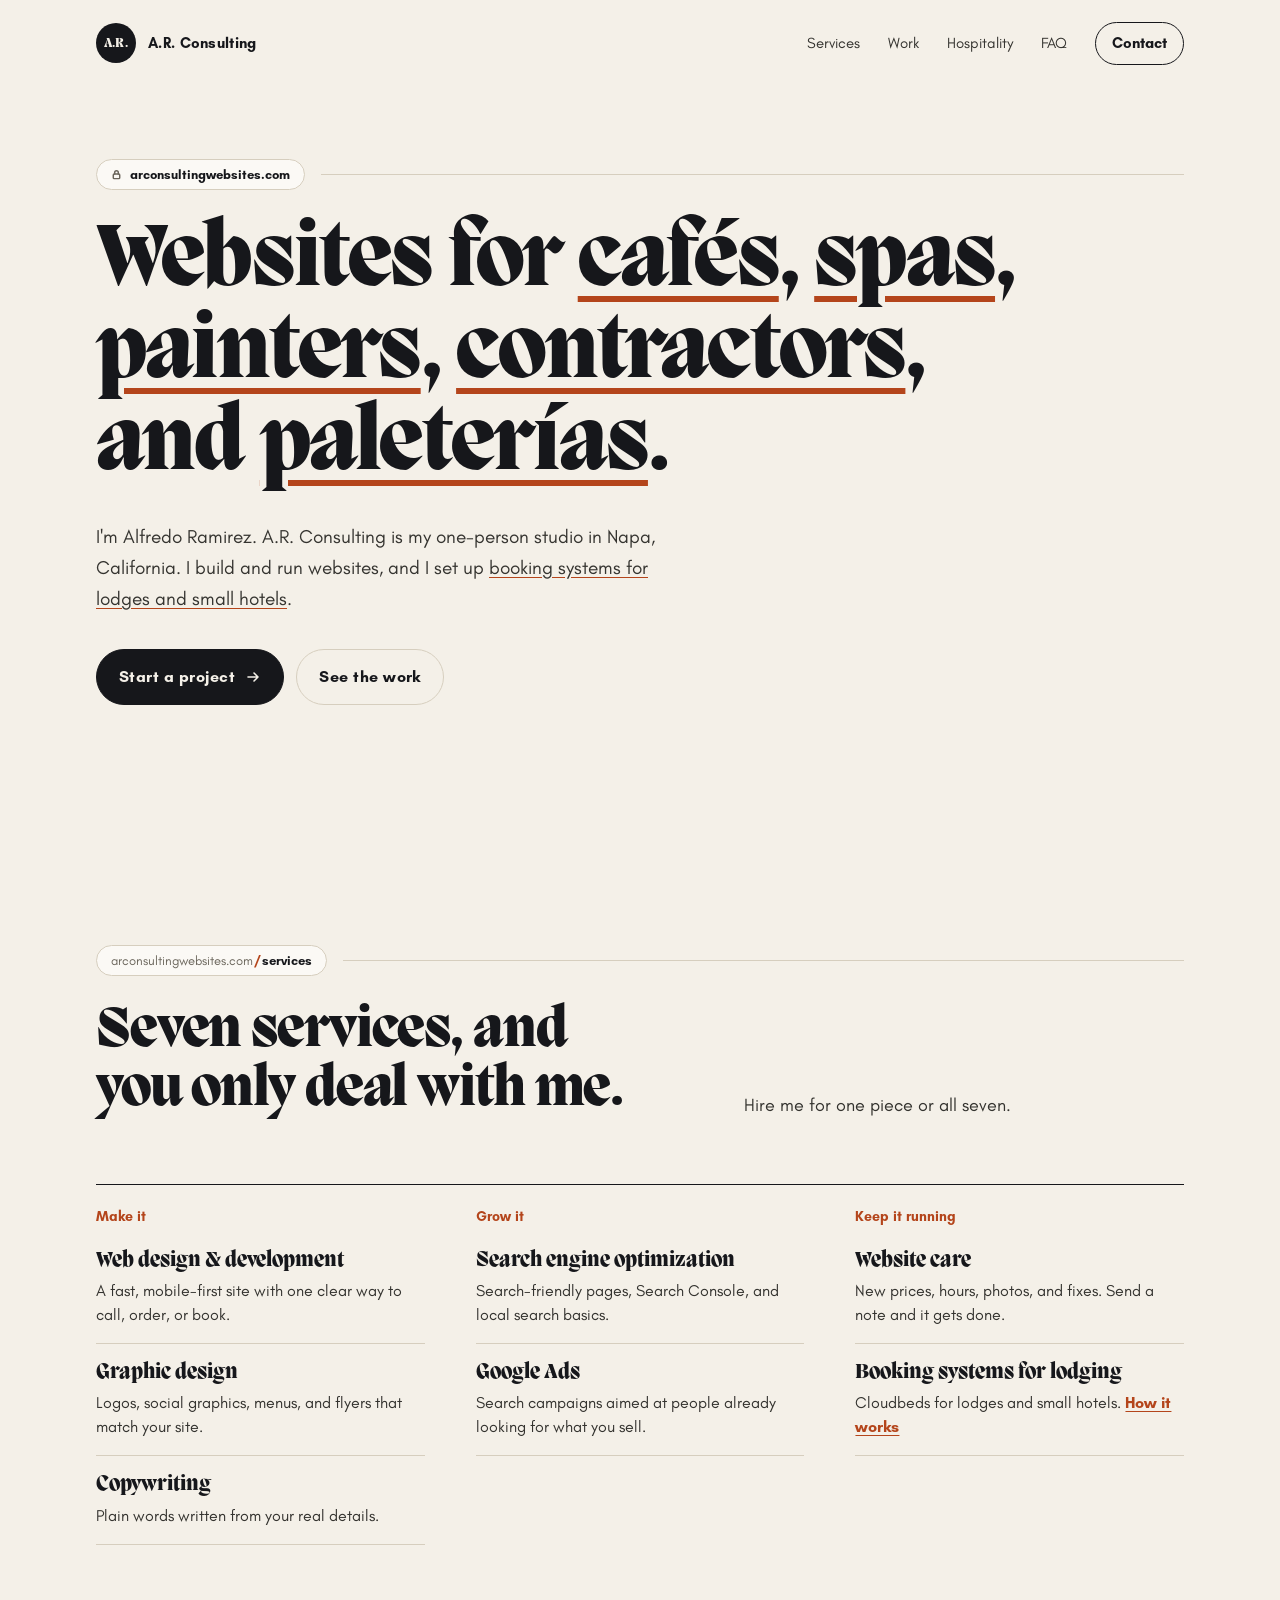
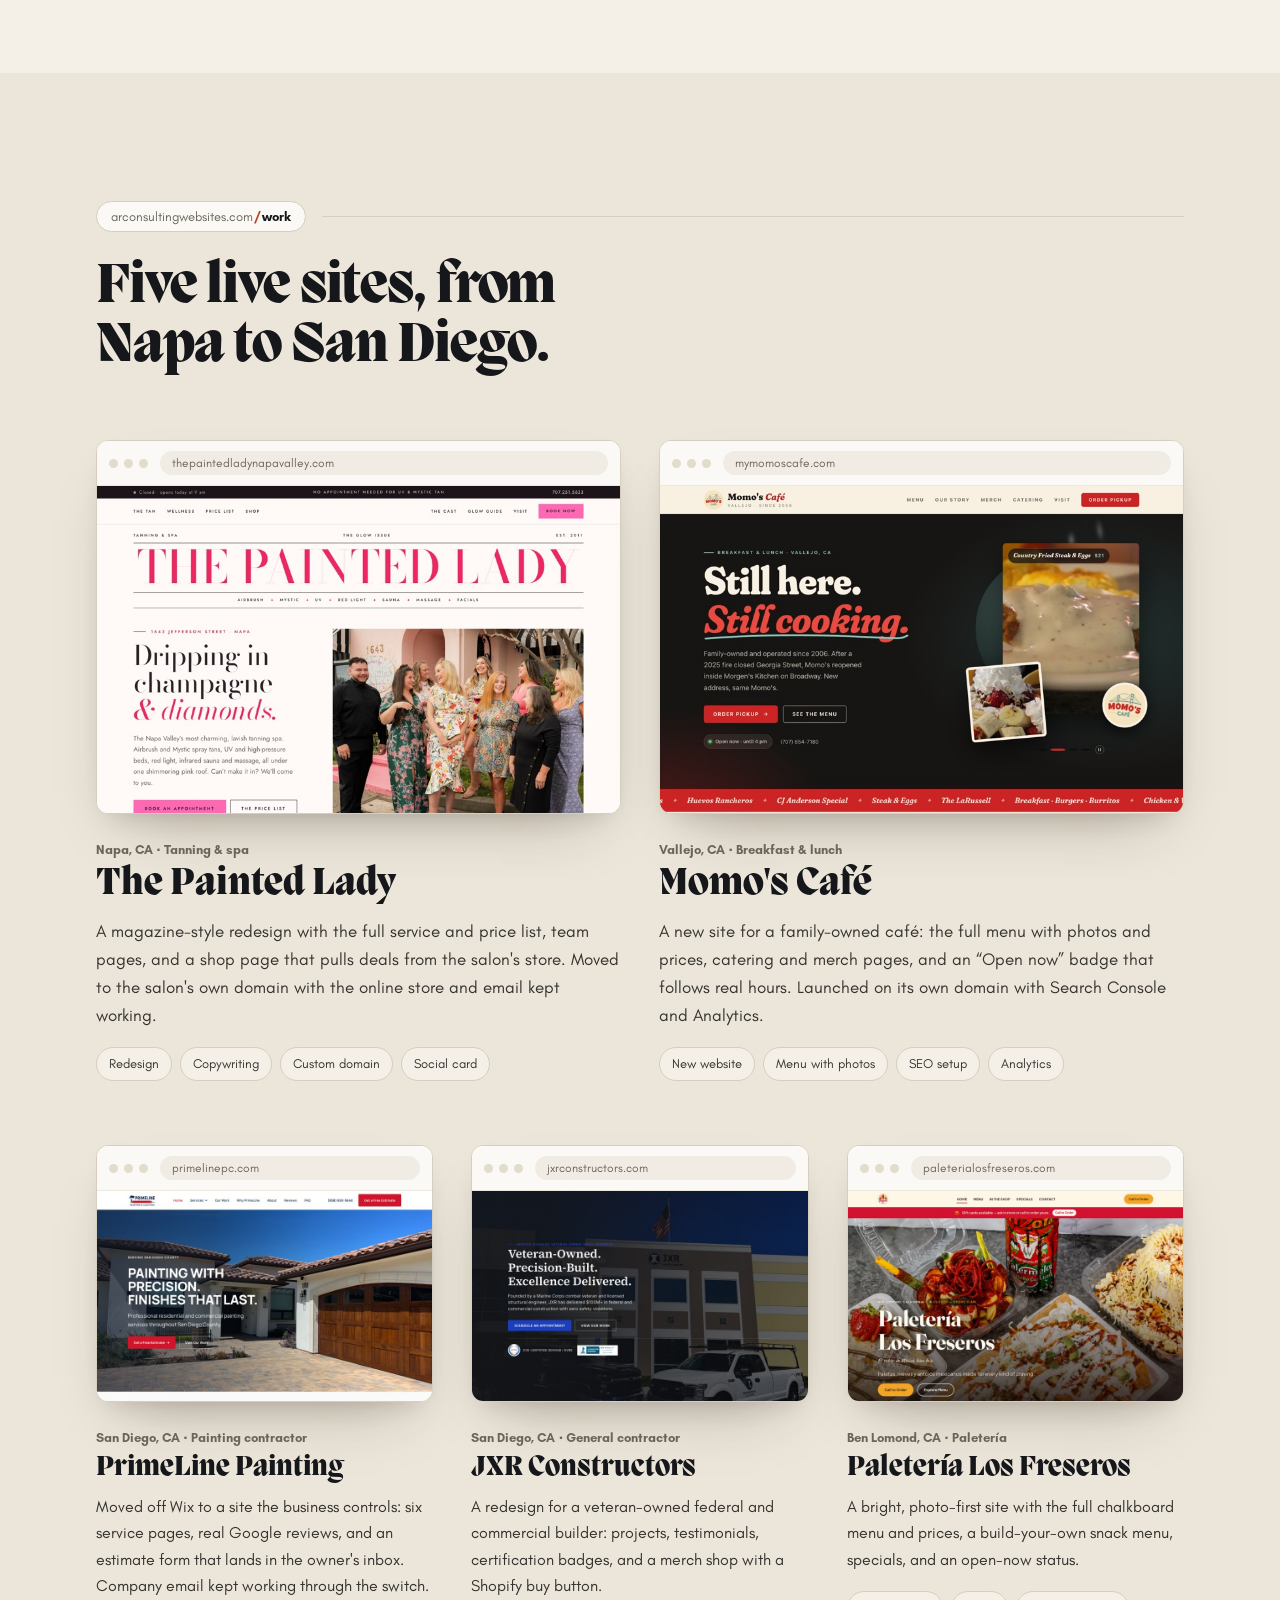
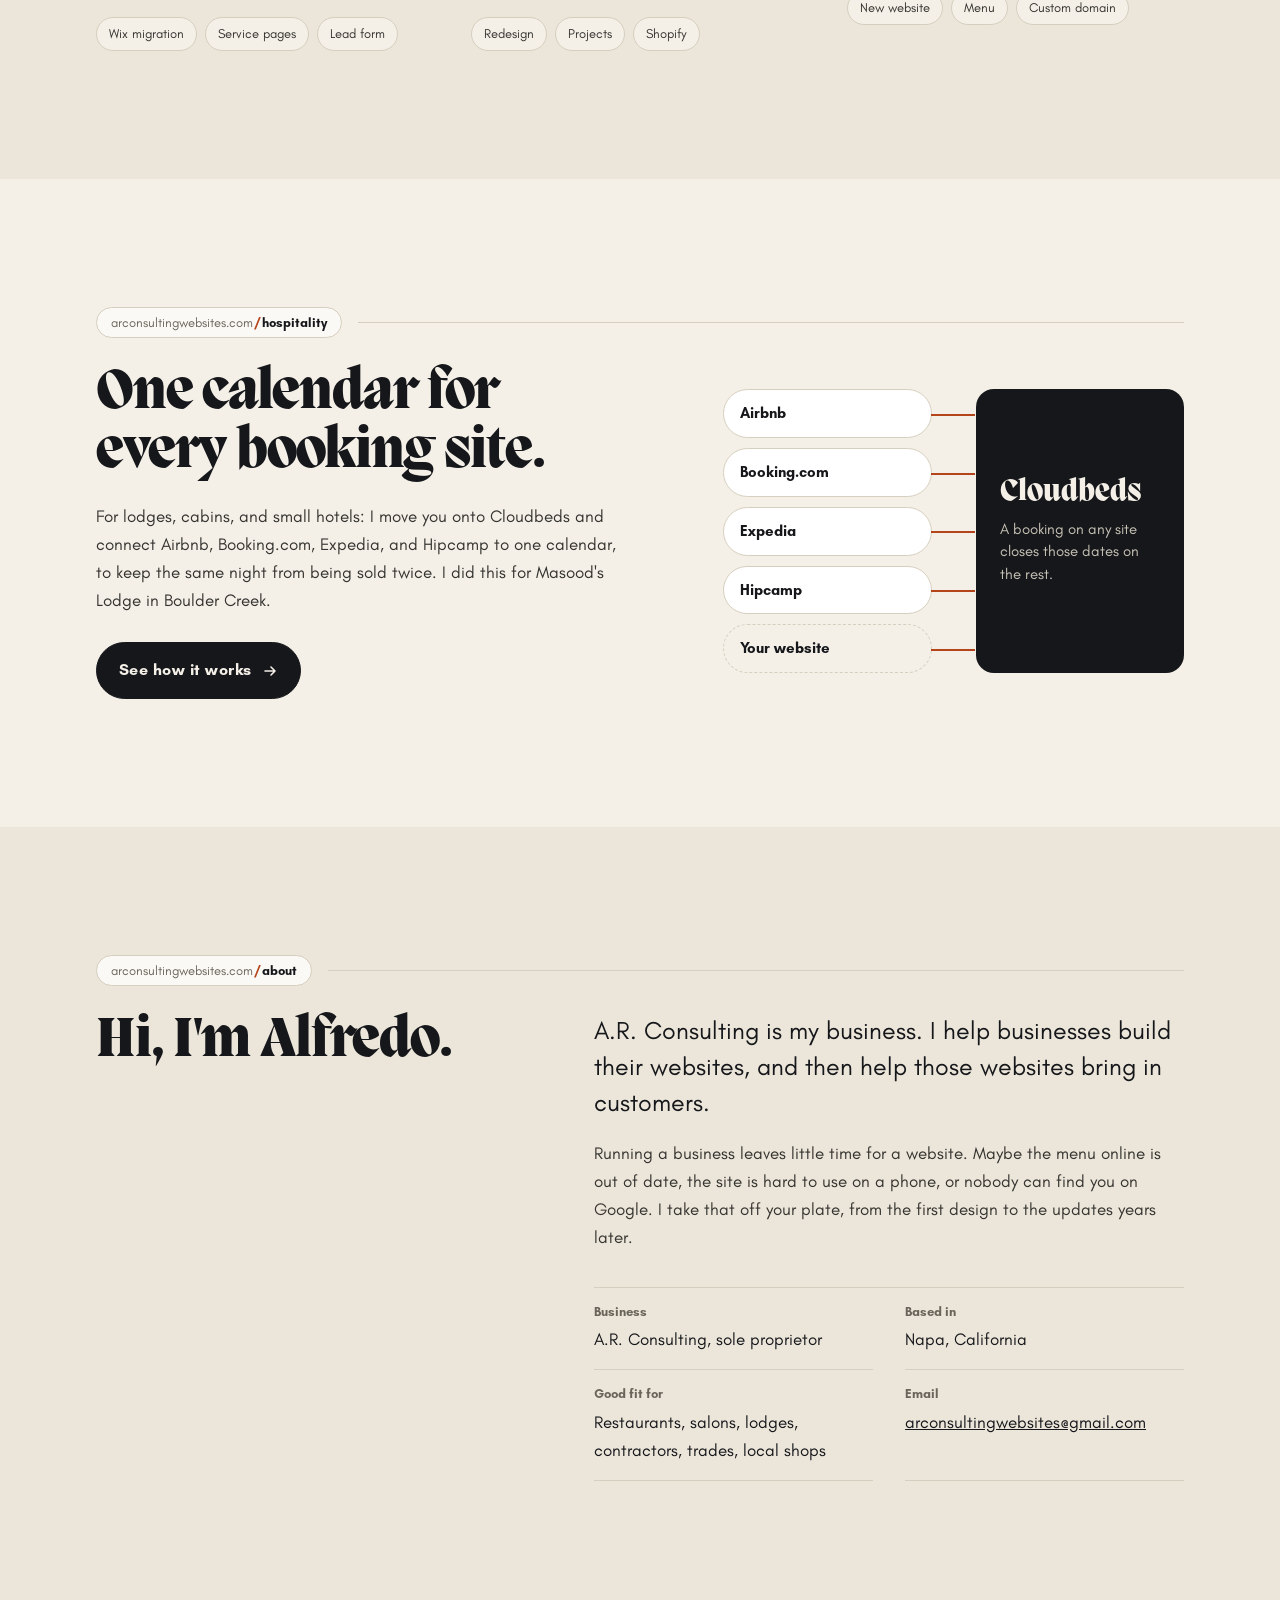
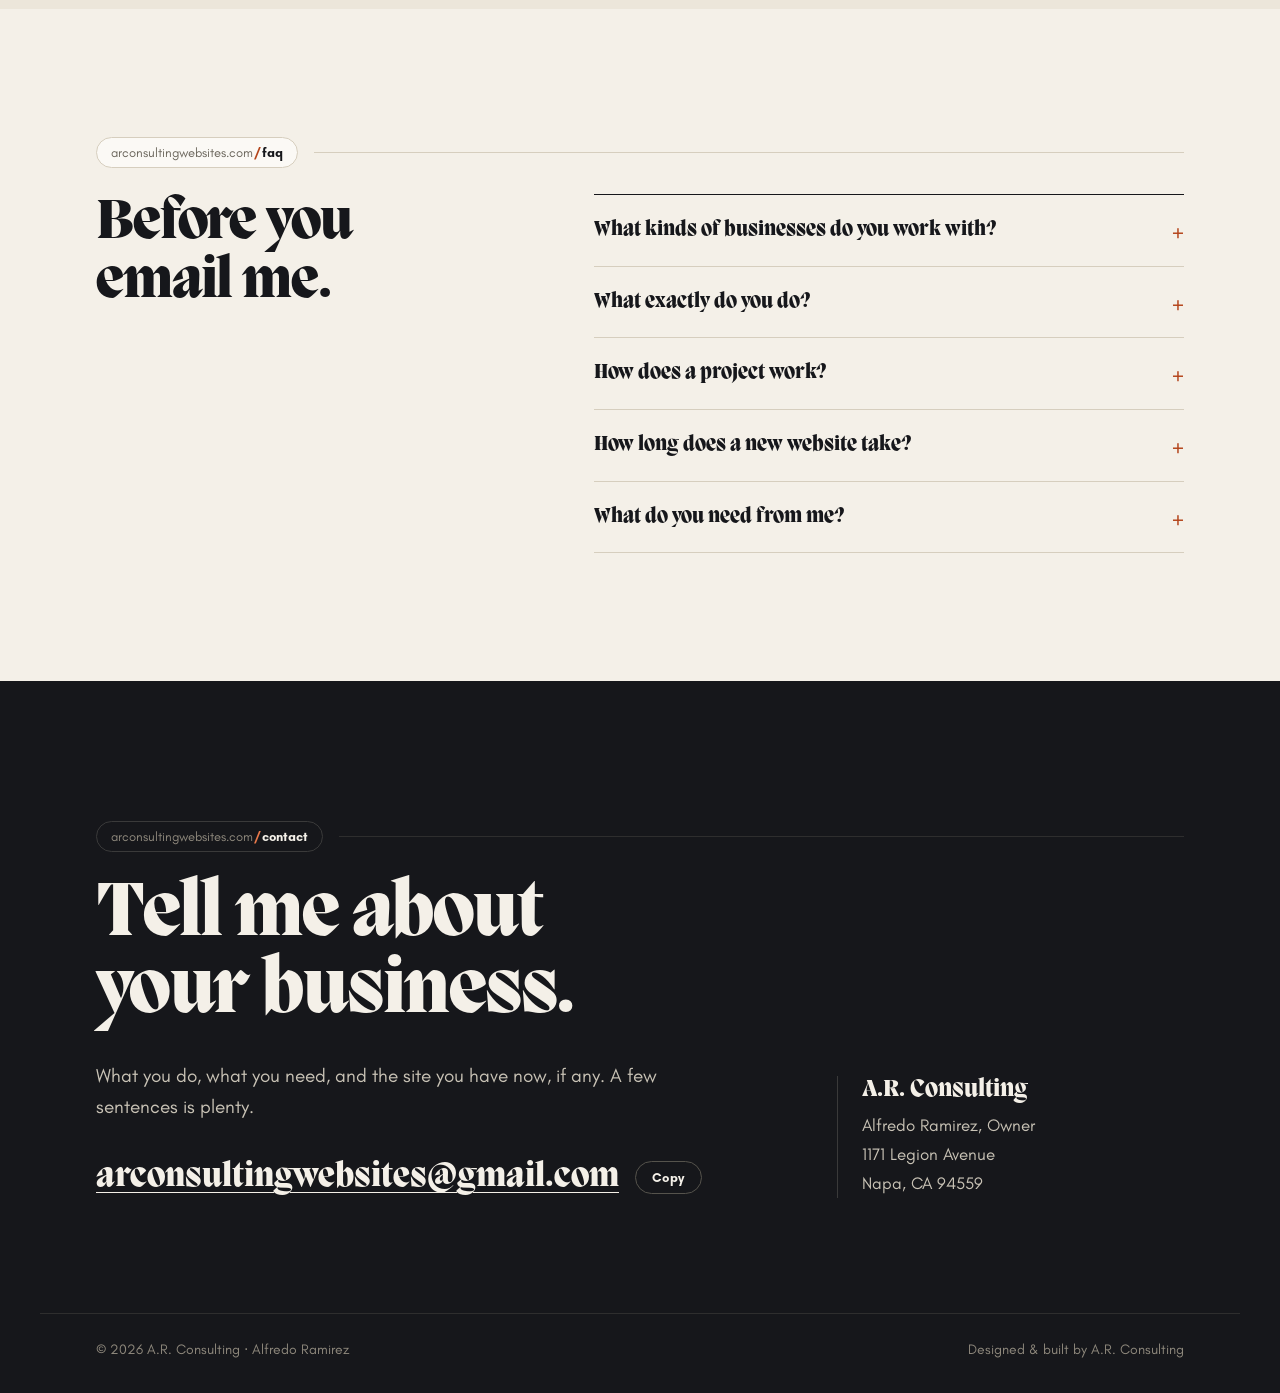
==== commit bae9ddf1: "Restructure: text hero, one-line services, /hospitality page, 404 section redirects, share images, W" ====
--- a/index.html
+++ b/index.html
@@ -4,20 +4,27 @@
 <meta charset="utf-8">
 <meta name="viewport" content="width=device-width, initial-scale=1">
 <title>Alfredo Ramirez · A.R. Consulting | Web design, SEO &amp; Google Ads, Napa CA</title>
-<meta name="description" content="A.R. Consulting designs, builds, and grows websites for businesses: web design and development, graphic design, copywriting, SEO, Google Ads, and website care. Napa, California.">
+<meta name="description" content="A.R. Consulting designs, builds, and grows websites for businesses: web design and development, graphic design, copywriting, SEO, Google Ads, website care, and Cloudbeds booking systems for lodging. Napa, California.">
 <link rel="canonical" href="https://arconsultingwebsites.com/">
 <meta name="theme-color" content="#F4F0E8">
 <meta property="og:type" content="website">
+<meta property="og:site_name" content="A.R. Consulting">
 <meta property="og:title" content="Alfredo Ramirez · A.R. Consulting">
 <meta property="og:description" content="Websites for cafés, spas, painters, contractors, and paleterías, from one person in Napa, California.">
 <meta property="og:url" content="https://arconsultingwebsites.com/">
+<meta property="og:image" content="https://arconsultingwebsites.com/assets/og-image.jpg">
+<meta property="og:image:width" content="1200">
+<meta property="og:image:height" content="630">
+<meta property="og:image:alt" content="Websites for cafés, spas, painters, contractors, and paleterías. Alfredo Ramirez, A.R. Consulting, Napa, California.">
+<meta name="twitter:card" content="summary_large_image">
+<meta name="twitter:image" content="https://arconsultingwebsites.com/assets/og-image.jpg">
 <link rel="icon" href="favicon.svg" type="image/svg+xml">
 <link rel="preload" href="fonts/migra/Migra-Extrabold.otf" as="font" type="font/otf" crossorigin>
-<link rel="preload" href="fonts/GlacialIndifference-Regular.otf" as="font" type="font/otf" crossorigin>
-<link rel="stylesheet" href="css/style.css?v=2">
+<link rel="preload" href="fonts/GlacialIndifference-Regular.woff2" as="font" type="font/woff2" crossorigin>
+<link rel="stylesheet" href="css/style.css?v=4">
 <script>document.documentElement.classList.add('js')</script>
 <script type="application/ld+json">
-{"@context":"https://schema.org","@type":"ProfessionalService","name":"A.R. Consulting","description":"Alfredo Ramirez designs, builds, and grows websites for businesses.","url":"https://arconsultingwebsites.com/","email":"arconsultingwebsites@gmail.com","address":{"@type":"PostalAddress","streetAddress":"1171 Legion Avenue","addressLocality":"Napa","addressRegion":"CA","postalCode":"94559","addressCountry":"US"},"founder":{"@type":"Person","name":"Alfredo Ramirez","jobTitle":"Owner"},"hasOfferCatalog":{"@type":"OfferCatalog","name":"Services","itemListElement":[{"@type":"Offer","itemOffered":{"@type":"Service","name":"Web Design and Development"}},{"@type":"Offer","itemOffered":{"@type":"Service","name":"Graphic Design"}},{"@type":"Offer","itemOffered":{"@type":"Service","name":"Website Copywriting"}},{"@type":"Offer","itemOffered":{"@type":"Service","name":"Search Engine Optimization"}},{"@type":"Offer","itemOffered":{"@type":"Service","name":"Google Ads Management"}},{"@type":"Offer","itemOffered":{"@type":"Service","name":"Website Management"}}]}}
+{"@context":"https://schema.org","@type":"ProfessionalService","name":"A.R. Consulting","description":"Alfredo Ramirez designs, builds, and grows websites for businesses, and sets up Cloudbeds booking systems for lodging.","url":"https://arconsultingwebsites.com/","image":"https://arconsultingwebsites.com/assets/og-image.jpg","email":"arconsultingwebsites@gmail.com","address":{"@type":"PostalAddress","streetAddress":"1171 Legion Avenue","addressLocality":"Napa","addressRegion":"CA","postalCode":"94559","addressCountry":"US"},"founder":{"@type":"Person","name":"Alfredo Ramirez","jobTitle":"Owner"},"hasOfferCatalog":{"@type":"OfferCatalog","name":"Services","itemListElement":[{"@type":"Offer","itemOffered":{"@type":"Service","name":"Web Design and Development"}},{"@type":"Offer","itemOffered":{"@type":"Service","name":"Graphic Design"}},{"@type":"Offer","itemOffered":{"@type":"Service","name":"Website Copywriting"}},{"@type":"Offer","itemOffered":{"@type":"Service","name":"Search Engine Optimization"}},{"@type":"Offer","itemOffered":{"@type":"Service","name":"Google Ads Management"}},{"@type":"Offer","itemOffered":{"@type":"Service","name":"Website Management"}},{"@type":"Offer","itemOffered":{"@type":"Service","name":"Cloudbeds setup and channel manager migration for lodging","url":"https://arconsultingwebsites.com/hospitality/"}}]}}
 </script>
 </head>
 <body>
@@ -26,7 +33,7 @@
 <header class="top wrap">
   <a class="brand" href="#top"><span class="mono">A.R.</span><span class="brand-name">A.R. Consulting</span></a>
   <nav class="nav" aria-label="Main">
-    <a href="#services">Services</a><a href="#work">Work</a><a href="#process">Process</a><a href="#faq">FAQ</a>
+    <a href="#services">Services</a><a href="#work">Work</a><a href="/hospitality/">Hospitality</a><a href="#faq">FAQ</a>
     <a class="btn-sm" href="#contact">Contact</a>
   </nav>
 </header>
@@ -36,56 +43,46 @@
   <div class="hero-copy">
     <div class="sec-top"><a class="path" href="#top"><svg viewBox="0 0 12 12" aria-hidden="true"><rect x="2.5" y="5.5" width="7" height="5" rx="1"/><path d="M4 5.5V4a2 2 0 0 1 4 0v1.5"/></svg>arconsultingwebsites.com</a></div>
     <h1 class="headline">Websites for <a href="#momos" title="Momo's Café, Vallejo">cafés</a>, <a href="#painted-lady" title="The Painted Lady, Napa">spas</a>, <a href="#primeline" title="PrimeLine Painting, San Diego">painters</a>, <a href="#jxr" title="JXR Constructors, San Diego">contractors</a>, and <a href="#los-freseros" title="Paletería Los Freseros, Ben Lomond">paleterías</a>.</h1>
-    <p class="sub">I'm Alfredo Ramirez. A.R. Consulting is my one-person studio in Napa, California: design, copy, search, ads, and upkeep, all from me.</p>
+    <p class="sub">I'm Alfredo Ramirez. A.R. Consulting is my one-person studio in Napa, California. I build and run websites, and I set up <a href="/hospitality/">booking systems for lodges and small hotels</a>.</p>
     <div class="actions">
       <a class="btn" href="mailto:arconsultingwebsites@gmail.com?subject=Website%20project">Start a project <svg class="arr" viewBox="0 0 16 16" width="16" height="16" aria-hidden="true"><path d="M3 8h10M9 4l4 4-4 4"/></svg></a>
       <a class="btn ghost" href="#work">See the work</a>
     </div>
   </div>
-  <div class="stack" aria-hidden="true">
-    <div class="frame back"><span class="mock-bar"><span class="dots"><i></i><i></i><i></i></span><span class="mock-url">mymomoscafe.com</span></span><img src="assets/work/momos-cafe-800.jpg" width="800" height="500" alt=""></div>
-    <div class="frame front"><span class="mock-bar"><span class="dots"><i></i><i></i><i></i></span><span class="mock-url">thepaintedladynapavalley.com</span></span><img src="assets/work/painted-lady-800.jpg" width="800" height="500" alt=""></div>
-  </div>
-</section>
-
-<div class="band" aria-label="Capabilities">
-  <ul class="wrap caps">
-    <li>Web design</li><li>Development</li><li>Graphic design</li><li>Copywriting</li><li>SEO</li><li>Google Ads</li><li>Website care</li>
-  </ul>
-</div>
+</section>
 
 <section class="section" id="services">
   <div class="wrap">
     <div class="sec-head" data-reveal>
       <div class="sec-top"><a class="path" href="#services"><span class="dom">arconsultingwebsites.com</span><b>/</b>services</a></div>
       <div class="split">
-        <h2 class="h2">Six services, and you only deal with me.</h2>
-        <p class="intro">Hire me for one piece or all six.</p>
-      </div>
-    </div>
-    <div class="groups">
-      <article class="group" data-reveal>
-        <p class="group-tag">Make it</p>
-        <h3>Web design &amp; development</h3>
-        <p>A fast, mobile-first site built around your business: what you offer, when you're open, and one clear way to call, order, or book.</p>
-        <h3>Graphic design</h3>
-        <p>Logos, social graphics, and print pieces like menus and flyers, designed to match your site.</p>
-        <h3>Copywriting</h3>
-        <p>Clear, plain words written from your real details, so customers understand what you do in seconds.</p>
-      </article>
-      <article class="group" data-reveal>
-        <p class="group-tag">Grow it</p>
-        <h3>Search engine optimization</h3>
-        <p>Search-friendly pages, Google Search Console, and local search basics, so people nearby find you when they look.</p>
-        <h3>Google Ads</h3>
-        <p>Search ad campaigns set up and tuned so your budget reaches people already looking for what you sell.</p>
-      </article>
-      <article class="group dark" data-reveal>
-        <p class="group-tag">Keep it running</p>
-        <h3>Website care</h3>
-        <p>New prices, holiday hours, fresh photos, fixes, and your domain and hosting kept in order. Send a note and it gets done.</p>
-        <a class="btn light" href="mailto:arconsultingwebsites@gmail.com?subject=Website%20care">Ask about care <svg class="arr" viewBox="0 0 16 16" width="16" height="16" aria-hidden="true"><path d="M3 8h10M9 4l4 4-4 4"/></svg></a>
-      </article>
+        <h2 class="h2">Seven services, and you only deal with me.</h2>
+        <p class="intro">Hire me for one piece or all seven.</p>
+      </div>
+    </div>
+    <div class="svc" data-reveal>
+      <div class="svc-col">
+        <p class="svc-tag">Make it</p>
+        <dl>
+          <div><dt>Web design &amp; development</dt><dd>A fast, mobile-first site with one clear way to call, order, or book.</dd></div>
+          <div><dt>Graphic design</dt><dd>Logos, social graphics, menus, and flyers that match your site.</dd></div>
+          <div><dt>Copywriting</dt><dd>Plain words written from your real details.</dd></div>
+        </dl>
+      </div>
+      <div class="svc-col">
+        <p class="svc-tag">Grow it</p>
+        <dl>
+          <div><dt>Search engine optimization</dt><dd>Search-friendly pages, Search Console, and local search basics.</dd></div>
+          <div><dt>Google Ads</dt><dd>Search campaigns aimed at people already looking for what you sell.</dd></div>
+        </dl>
+      </div>
+      <div class="svc-col">
+        <p class="svc-tag">Keep it running</p>
+        <dl>
+          <div><dt>Website care</dt><dd>New prices, hours, photos, and fixes. Send a note and it gets done.</dd></div>
+          <div><dt>Booking systems for lodging</dt><dd>Cloudbeds for lodges and small hotels. <a href="/hospitality/">How it works</a></dd></div>
+        </dl>
+      </div>
     </div>
   </div>
 </section>
@@ -151,56 +148,58 @@
   </div>
 </section>
 
-<section class="section" id="process">
-  <div class="wrap">
-    <div class="sec-head" data-reveal>
-      <div class="sec-top"><a class="path" href="#process"><span class="dom">arconsultingwebsites.com</span><b>/</b>process</a></div>
-      <h2 class="h2">Nothing goes live until you say so.</h2>
-    </div>
-    <ol class="steps">
-      <li data-reveal><span class="num">01</span><h3>Talk</h3><p>We go over your business and goals. I review what you have now: your site, Google listing, and social pages.</p></li>
-      <li data-reveal><span class="num">02</span><h3>Build</h3><p>I design and write the new site on a private preview. Your current site stays up, untouched.</p></li>
-      <li data-reveal><span class="num">03</span><h3>Review</h3><p>You try the preview on your phone and computer and tell me what to change, as many rounds as it takes.</p></li>
-      <li data-reveal><span class="num">04</span><h3>Launch &amp; grow</h3><p>The new site goes live on your domain, connected to Google. Then we keep improving it with SEO, ads, and updates.</p></li>
-    </ol>
-  </div>
-</section>
-
-<section class="section" id="about">
+<section class="section" id="hospitality">
+  <div class="wrap">
+    <div class="sec-top" data-reveal><a class="path" href="/hospitality/"><span class="dom">arconsultingwebsites.com</span><b>/</b>hospitality</a></div>
+    <div class="teaser">
+      <div data-reveal>
+        <h2 class="h2">One calendar for every booking site.</h2>
+        <p>For lodges, cabins, and small hotels: I move you onto Cloudbeds and connect Airbnb, Booking.com, Expedia, and Hipcamp to one calendar, to keep the same night from being sold twice. I did this for Masood's Lodge in Boulder Creek.</p>
+        <a class="btn" href="/hospitality/">See how it works <svg class="arr" viewBox="0 0 16 16" width="16" height="16" aria-hidden="true"><path d="M3 8h10M9 4l4 4-4 4"/></svg></a>
+      </div>
+      <figure class="sync" data-reveal aria-hidden="true">
+        <ul class="channels"><li>Airbnb</li><li>Booking.com</li><li>Expedia</li><li>Hipcamp</li><li class="own">Your website</li></ul>
+        <div class="hub"><span class="hub-name">Cloudbeds</span><span class="hub-sub">A booking on any site closes those dates on the rest.</span></div>
+      </figure>
+    </div>
+  </div>
+</section>
+
+<section class="section alt" id="about">
   <div class="wrap">
     <div class="sec-top" data-reveal><a class="path" href="#about"><span class="dom">arconsultingwebsites.com</span><b>/</b>about</a></div>
     <div class="about">
-    <div data-reveal>
-      <h2 class="h2">Hi, I'm Alfredo.</h2>
-    </div>
-    <div class="about-body" data-reveal>
-      <p class="big">A.R. Consulting is my business. I help businesses build their websites, and then help those websites bring in customers.</p>
-      <p>Running a business leaves little time for a website. Maybe the menu online is out of date, the site is hard to use on a phone, or nobody can find you on Google. I take that off your plate, from the first design to the updates years later.</p>
-      <dl class="facts">
-        <div><dt>Business</dt><dd>A.R. Consulting, sole proprietor</dd></div>
-        <div><dt>Based in</dt><dd>Napa, California</dd></div>
-        <div><dt>Good fit for</dt><dd>Restaurants, salons, contractors, trades, local shops</dd></div>
-        <div><dt>Email</dt><dd><a href="mailto:arconsultingwebsites@gmail.com">arconsultingwebsites@gmail.com</a></dd></div>
-      </dl>
-    </div>
-    </div>
-  </div>
-</section>
-
-<section class="section alt" id="faq">
+      <div data-reveal>
+        <h2 class="h2">Hi, I'm Alfredo.</h2>
+      </div>
+      <div class="about-body" data-reveal>
+        <p class="big">A.R. Consulting is my business. I help businesses build their websites, and then help those websites bring in customers.</p>
+        <p>Running a business leaves little time for a website. Maybe the menu online is out of date, the site is hard to use on a phone, or nobody can find you on Google. I take that off your plate, from the first design to the updates years later.</p>
+        <dl class="facts">
+          <div><dt>Business</dt><dd>A.R. Consulting, sole proprietor</dd></div>
+          <div><dt>Based in</dt><dd>Napa, California</dd></div>
+          <div><dt>Good fit for</dt><dd>Restaurants, salons, lodges, contractors, trades, local shops</dd></div>
+          <div><dt>Email</dt><dd><a href="mailto:arconsultingwebsites@gmail.com">arconsultingwebsites@gmail.com</a></dd></div>
+        </dl>
+      </div>
+    </div>
+  </div>
+</section>
+
+<section class="section" id="faq">
   <div class="wrap">
     <div class="sec-top" data-reveal><a class="path" href="#faq"><span class="dom">arconsultingwebsites.com</span><b>/</b>faq</a></div>
     <div class="faq-wrap">
-    <div data-reveal>
-      <h2 class="h2">Before you email me.</h2>
-    </div>
-    <div class="faq" data-reveal>
-      <details><summary>What kinds of businesses do you work with?</summary><p>Any business that needs customers to find it and trust it online. So far that includes a café, a paletería, a salon and spa, a painting contractor, and a general contractor.</p></details>
-      <details><summary>What exactly do you do?</summary><p>Web design and development, graphic design, copywriting, SEO, Google Ads, and ongoing website care. You can hire me for one piece or all of it.</p></details>
-      <details><summary>My current site gets traffic. How do you avoid breaking it?</summary><p>The new site is built on a private preview while your current site stays live. We switch over only when you've approved everything, and old links are pointed to the right new pages.</p></details>
-      <details><summary>How long does a new website take?</summary><p>A small business site usually takes a few weeks. Bigger sites with many pages or a store take longer. You'll get a timeline before we start.</p></details>
-      <details><summary>What do you need from me?</summary><p>A conversation at the start, plus whatever you have: photos, menu or services, prices, hours. After that, mostly your feedback on the preview.</p></details>
-    </div>
+      <div data-reveal>
+        <h2 class="h2">Before you email me.</h2>
+      </div>
+      <div class="faq" data-reveal>
+        <details><summary>What kinds of businesses do you work with?</summary><p>Any business that needs customers to find it and trust it online. So far that includes a café, a paletería, a salon and spa, a painting contractor, a general contractor, and a lodge.</p></details>
+        <details><summary>What exactly do you do?</summary><p>Web design and development, graphic design, copywriting, SEO, Google Ads, ongoing website care, and booking systems for lodging. You can hire me for one piece or all of it.</p></details>
+        <details><summary>How does a project work?</summary><p>We start with a conversation about your business, and I look over what you have now: your site, Google listing, and social pages. I build the new site on a private preview while your current site stays up. You try it on your phone and computer and tell me what to change. When you approve, it goes live on your domain, connected to Google, with your old links pointed to the right new pages.</p></details>
+        <details><summary>How long does a new website take?</summary><p>A small business site usually takes a few weeks. Bigger sites with many pages or a store take longer. You'll get a timeline before we start.</p></details>
+        <details><summary>What do you need from me?</summary><p>A conversation at the start, plus whatever you have: photos, menu or services, prices, hours. After that, mostly your feedback on the preview.</p></details>
+      </div>
     </div>
   </div>
 </section>
@@ -209,21 +208,21 @@
   <div class="wrap">
     <div class="sec-top" data-reveal><a class="path" href="#contact"><span class="dom">arconsultingwebsites.com</span><b>/</b>contact</a></div>
     <div class="contact-grid">
-    <div data-reveal>
-      <h2 class="h2 xl">Tell me about your business.</h2>
-      <p class="sub">What you do, what you need, and the site you have now, if any. A few sentences is plenty.</p>
-      <div class="email-row">
-        <a class="email" href="mailto:arconsultingwebsites@gmail.com?subject=Website%20project">arconsultingwebsites@gmail.com</a>
-        <button class="copy" type="button" data-copy="arconsultingwebsites@gmail.com">Copy</button>
-        <span class="copied" role="status" aria-live="polite"></span>
-      </div>
-    </div>
-    <address data-reveal>
-      <strong>A.R. Consulting</strong>
-      Alfredo Ramirez, Owner<br>
-      1171 Legion Avenue<br>
-      Napa, CA 94559
-    </address>
+      <div data-reveal>
+        <h2 class="h2 xl">Tell me about your business.</h2>
+        <p class="sub">What you do, what you need, and the site you have now, if any. A few sentences is plenty.</p>
+        <div class="email-row">
+          <a class="email" href="mailto:arconsultingwebsites@gmail.com?subject=Website%20project">arconsultingwebsites@gmail.com</a>
+          <button class="copy" type="button" data-copy="arconsultingwebsites@gmail.com">Copy</button>
+          <span class="copied" role="status" aria-live="polite"></span>
+        </div>
+      </div>
+      <address data-reveal>
+        <strong>A.R. Consulting</strong>
+        Alfredo Ramirez, Owner<br>
+        1171 Legion Avenue<br>
+        Napa, CA 94559
+      </address>
     </div>
   </div>
   <footer class="wrap foot">
--- a/css/style.css
+++ b/css/style.css
@@ -1,8 +1,9 @@
-/* Glacial Indifference: SIL Open Font License 1.1, see fonts/OFL.txt. Only Regular (400) and Bold (700) exist. */
-@font-face{font-family:"Glacial Indifference";src:url("../fonts/GlacialIndifference-Regular.otf") format("opentype");font-weight:400;font-style:normal;font-display:swap}
-@font-face{font-family:"Glacial Indifference";src:url("../fonts/GlacialIndifference-Bold.otf") format("opentype");font-weight:700;font-style:normal;font-display:swap}
-/* Migra Extrabold (Pangram Pangram, paid). Only this one style is used, so only one style needs a license.
-   fonts/migra/ is gitignored until the web license is bought: swap in the licensed webfont file, then commit. */
+/* Glacial Indifference: SIL Open Font License 1.1, see fonts/OFL.txt. Only Regular (400) and Bold (700) exist.
+   The .woff2 files are the same fonts in a compressed container (converted with fontTools); .otf is the fallback. */
+@font-face{font-family:"Glacial Indifference";src:url("../fonts/GlacialIndifference-Regular.woff2") format("woff2"),url("../fonts/GlacialIndifference-Regular.otf") format("opentype");font-weight:400;font-style:normal;font-display:swap}
+@font-face{font-family:"Glacial Indifference";src:url("../fonts/GlacialIndifference-Bold.woff2") format("woff2"),url("../fonts/GlacialIndifference-Bold.otf") format("opentype");font-weight:700;font-style:normal;font-display:swap}
+/* Migra Extrabold (Pangram Pangram, licensed by the owner). Only this one style is used.
+   When the licensed download's .woff2 is added, list it first here and in the preload links. */
 @font-face{font-family:"Migra";src:url("../fonts/migra/Migra-Extrabold.otf") format("opentype");font-weight:800;font-style:normal;font-display:swap}
 
 :root{
@@ -31,7 +32,7 @@
 .brand-name{font-weight:700;font-size:15px;letter-spacing:.02em}
 .nav{display:flex;align-items:center;gap:28px;font-size:15px}
 .nav a{text-decoration:none;color:var(--ink-2)}
-.nav a:hover{color:var(--accent)}
+.nav a:hover,.nav a[aria-current="page"]{color:var(--accent)}
 .nav .btn-sm{padding:8px 16px;border:1px solid var(--ink);border-radius:999px;color:var(--ink);font-weight:700}
 .nav .btn-sm:hover{background:var(--ink);color:var(--paper)}
 @media (max-width:760px){.nav a:not(.btn-sm){display:none}}
@@ -41,19 +42,18 @@
 .btn:hover{background:var(--accent);border-color:var(--accent)}
 .btn.ghost{background:transparent;color:var(--ink);border-color:var(--rule)}
 .btn.ghost:hover{border-color:var(--ink)}
-.btn.light{background:var(--paper);color:var(--ink);border-color:var(--paper)}
-.btn.light:hover{background:var(--accent-lt);border-color:var(--accent-lt)}
 .arr{fill:none;stroke:currentColor;stroke-width:1.6;stroke-linecap:round;stroke-linejoin:round;transition:transform .2s var(--ease)}
 .btn:hover .arr{transform:translateX(3px)}
 
 /* Headings: no italics and no colored words. Each section opens with its address on a hairline,
    like the browser bars in the work screenshots. The accent color only marks things that do
-   something: the slash in each address and the links in the hero headline. */
+   something: the slash in each address and links. Typed addresses (/services, /work...) are
+   sent to the matching homepage section by 404.html; /hospitality is a real page. */
 .sec-head{margin-bottom:clamp(40px,5vw,64px)}
 .sec-top{display:flex;align-items:center;gap:16px;margin:0 0 26px}
 .sec-top::after{content:"";flex:1;height:1px;background:var(--rule)}
 .path{display:inline-flex;align-items:center;padding:8px 14px;border:1px solid var(--rule);border-radius:999px;background:#FBF9F5;font:700 13px/1 var(--sans);color:var(--ink);text-decoration:none;white-space:nowrap;transition:border-color .2s}
-.path:hover{border-color:var(--ink)}
+a.path:hover{border-color:var(--ink)}
 .path .dom{font-weight:400;color:var(--muted)}
 .path b{color:var(--accent);margin:0 1px}
 .path svg{width:11px;height:11px;margin-right:8px;fill:none;stroke:var(--muted);stroke-width:1.6;stroke-linecap:round}
@@ -61,12 +61,14 @@
 .split{display:grid;grid-template-columns:1.4fr 1fr;gap:32px;align-items:end}
 .intro{margin:0;color:var(--ink-2);font-size:18px;max-width:40ch}
 
-/* hero */
-.hero{display:grid;grid-template-columns:1.1fr .9fr;gap:clamp(32px,5vw,64px);align-items:center;padding-top:clamp(32px,6vw,80px);padding-bottom:clamp(56px,8vw,104px)}
-.headline{font:800 clamp(38px,4.8vw,64px)/1.05 var(--serif);letter-spacing:-.02em;margin:0;max-width:16ch;text-wrap:balance}
+/* hero: text only until there's a photo of Alfredo to put beside it */
+.hero{padding-top:clamp(32px,6vw,72px);padding-bottom:clamp(64px,9vw,112px)}
+.headline{font:800 clamp(40px,7vw,100px)/1.03 var(--serif);letter-spacing:-.02em;margin:0;max-width:17ch;text-wrap:balance}
 .headline a{text-decoration:underline;text-decoration-color:var(--accent);text-decoration-thickness:.07em;text-underline-offset:.12em;transition:color .2s}
 .headline a:hover{color:var(--accent)}
-.sub{color:var(--ink-2);max-width:46ch;margin:24px 0 0;font-size:18px}
+.sub{color:var(--ink-2);max-width:52ch;margin:28px 0 0;font-size:19px}
+.sub a{text-decoration-color:var(--accent);text-underline-offset:3px}
+.sub a:hover{color:var(--accent)}
 .actions{display:flex;flex-wrap:wrap;gap:12px;margin-top:34px}
 @keyframes rise{from{opacity:0;transform:translateY(12px)}to{opacity:1;transform:none}}
 @keyframes nudge{from{transform:translateY(12px)}to{transform:none}}
@@ -76,38 +78,26 @@
 .hero-copy>:nth-child(3){animation-delay:.16s}
 .hero-copy>:nth-child(4){animation-delay:.24s}
 
-/* browser frames */
+/* sections */
+.section{padding:clamp(72px,10vw,128px) 0}
+.section.alt{background:var(--paper-2)}
+
+/* services: one line each */
+.svc{display:grid;grid-template-columns:repeat(3,1fr);gap:clamp(24px,4vw,56px);border-top:1px solid var(--ink)}
+.svc-col{padding-top:24px}
+.svc-tag{font:700 14px/1.2 var(--sans);color:var(--accent);margin:0 0 6px}
+.svc dl{margin:0}
+.svc dl div{padding:16px 0;border-bottom:1px solid var(--rule)}
+.svc dt{font:800 21px/1.2 var(--serif);margin:0 0 6px}
+.svc dd{margin:0;color:var(--ink-2);font-size:16px;line-height:1.5}
+.svc dd a{color:var(--accent);font-weight:700;text-underline-offset:3px}
+
+/* browser frames around the work screenshots */
 .frame{display:block;background:#fff;border:1px solid var(--rule);border-radius:12px;overflow:hidden;text-decoration:none;box-shadow:0 30px 60px -30px rgba(40,30,15,.35),0 12px 24px -12px rgba(40,30,15,.15)}
 .mock-bar{display:flex;align-items:center;gap:12px;padding:10px 12px;border-bottom:1px solid #EEE9DF;background:#FBF9F5}
 .dots{display:flex;gap:6px}
 .dots i{width:9px;height:9px;border-radius:50%;background:#E3DCCD}
 .mock-url{flex:1;background:#F1ECE3;border-radius:999px;padding:5px 12px;font:400 12px/1.2 var(--sans);color:var(--muted);white-space:nowrap;overflow:hidden;text-overflow:ellipsis}
-.stack{position:relative;aspect-ratio:1/1;max-width:560px;width:100%;justify-self:end}
-.stack .frame{position:absolute;width:82%}
-.stack .back{top:0;right:0;transform:rotate(2.5deg);animation:rise .9s var(--ease) .25s both}
-.stack .front{bottom:6%;left:0;transform:rotate(-2deg);animation:rise .9s var(--ease) .4s both}
-
-/* capability band */
-.band{background:var(--ink);color:var(--paper)}
-.caps{list-style:none;display:flex;flex-wrap:wrap;justify-content:space-between;gap:10px 18px;margin:0 auto;padding-top:22px;padding-bottom:22px}
-.caps li{font:800 clamp(16px,1.4vw,19px)/1.2 var(--serif)}
-.caps li:not(:last-child)::after{content:"✦";font-size:12px;color:var(--accent-lt);margin-left:18px;vertical-align:middle}
-
-/* sections */
-.section{padding:clamp(72px,10vw,128px) 0}
-.section.alt{background:var(--paper-2)}
-
-/* services */
-.groups{display:grid;grid-template-columns:1.25fr 1fr 1fr;gap:20px;align-items:stretch}
-.group{background:#fff;border:1px solid var(--rule);border-radius:16px;padding:32px}
-.group-tag{font:700 14px/1.2 var(--sans);color:var(--accent);margin:0 0 24px;padding-bottom:18px;border-bottom:1px solid var(--rule)}
-.group h3{font:800 26px/1.15 var(--serif);margin:0 0 8px}
-.group p{margin:0 0 26px;color:var(--ink-2);font-size:16px}
-.group p:last-child{margin-bottom:0}
-.group.dark{background:var(--ink);color:var(--paper);border-color:var(--ink);display:flex;flex-direction:column}
-.group.dark .group-tag{color:var(--accent-lt);border-color:#333}
-.group.dark p{color:#C9C3B6}
-.group.dark .btn{margin-top:auto;align-self:flex-start}
 
 /* work */
 .cases{display:grid;grid-template-columns:repeat(6,1fr);gap:clamp(40px,5vw,64px) clamp(24px,3vw,40px)}
@@ -123,12 +113,47 @@
 .chips{list-style:none;display:flex;flex-wrap:wrap;gap:8px;margin:0;padding:0}
 .chips li{font-size:13px;padding:5px 12px;border:1px solid var(--rule);border-radius:999px;color:var(--ink-2);background:var(--paper)}
 
-/* process */
-.num{font:800 22px/1 var(--serif);color:var(--accent);font-variant-numeric:lining-nums}
-.steps{list-style:none;margin:0;padding:0;display:grid;grid-template-columns:repeat(4,1fr);gap:32px}
-.steps li{border-top:1px solid var(--ink);padding-top:22px}
-.steps h3{font:800 28px/1.05 var(--serif);margin:14px 0 10px}
-.steps p{margin:0;color:var(--ink-2);font-size:16px}
+/* hospitality: homepage teaser, and the /hospitality page */
+.teaser{display:grid;grid-template-columns:1.1fr .9fr;gap:clamp(32px,5vw,72px);align-items:center}
+.teaser p{color:var(--ink-2);margin:20px 0 28px;max-width:52ch}
+.sync{margin:0;display:grid;grid-template-columns:minmax(0,1fr) 44px minmax(0,1fr);align-items:stretch}
+.channels{grid-column:1;list-style:none;margin:0;padding:0;display:grid;gap:10px}
+.channels li{position:relative;background:#fff;border:1px solid var(--rule);border-radius:999px;padding:11px 16px;font-weight:700;font-size:15px;white-space:nowrap}
+.channels li.own{border-style:dashed;background:transparent}
+.channels li::after{content:"";position:absolute;left:100%;top:50%;width:44px;border-top:2px solid var(--accent)}
+.hub{grid-column:3;background:var(--ink);color:var(--paper);border-radius:18px;padding:24px;display:flex;flex-direction:column;justify-content:center;gap:10px}
+.hub-name{font:800 30px/1 var(--serif)}
+.hub-sub{color:#C9C3B6;font-size:15px;line-height:1.5}
+.hosp{display:grid;grid-template-columns:1fr 1fr;gap:clamp(32px,5vw,72px);align-items:start}
+.ticks{list-style:none;margin:32px 0 0;padding:0;border-top:1px solid var(--rule)}
+.ticks li{position:relative;padding:12px 0 12px 30px;border-bottom:1px solid var(--rule);color:var(--ink-2)}
+.ticks li::before{content:"";position:absolute;left:3px;top:19px;width:12px;height:6px;border-left:2px solid var(--accent);border-bottom:2px solid var(--accent);transform:rotate(-45deg)}
+.hosp-case{background:#fff;border:1px solid var(--rule);border-radius:16px;padding:28px}
+.hosp-case .meta{margin:0}
+.hosp-case h3{font:800 30px/1.05 var(--serif);margin:6px 0 10px}
+.hosp-case>p:not(.meta){color:var(--ink-2);margin:0 0 16px;font-size:16px}
+
+/* before/after calendars: same week on each booking site */
+.ba{display:grid;grid-template-columns:1fr 1fr;gap:clamp(20px,3vw,40px)}
+.ba-panel{margin:0;background:#fff;border:1px solid var(--rule);border-radius:16px;padding:clamp(20px,3vw,32px)}
+.ba-title{font:800 22px/1.2 var(--serif);margin:0 0 6px}
+.ba-note{color:var(--ink-2);font-size:16px;margin:0 0 22px}
+.cal{display:grid;grid-template-columns:104px 1fr;align-items:center;gap:12px;margin:0 0 8px}
+.cal-name{font-weight:700;font-size:14px}
+.cal.hubrow .cal-name{font:800 16px/1 var(--serif)}
+.days{list-style:none;margin:0;padding:0;display:grid;grid-template-columns:repeat(7,1fr);gap:4px}
+.days li{height:32px;border-radius:6px;background:var(--paper);border:1px solid var(--rule);display:grid;place-items:center;font-size:12px;font-weight:700;color:var(--muted)}
+.days li.booked{background:var(--ink);border-color:var(--ink);color:var(--paper)}
+.days li.clash{background:var(--accent);border-color:var(--accent);color:#fff}
+.days li.closed{background:repeating-linear-gradient(45deg,#E4DDD0 0 4px,#F4F0E8 4px 8px)}
+.ba-flag{margin:18px 0 0;font:700 15px/1.3 var(--sans);color:var(--accent)}
+.ba-flag.good{color:var(--ink)}
+.legend{list-style:none;margin:20px 0 0;padding:0;display:flex;flex-wrap:wrap;gap:8px 22px;font-size:14px;color:var(--muted)}
+.legend li{display:flex;align-items:center;gap:8px}
+.legend i{width:14px;height:14px;border-radius:3px;border:1px solid var(--rule)}
+.legend i.booked{background:var(--ink);border-color:var(--ink)}
+.legend i.clash{background:var(--accent);border-color:var(--accent)}
+.legend i.closed{background:repeating-linear-gradient(45deg,#E4DDD0 0 3px,#F4F0E8 3px 6px)}
 
 /* about */
 .about{display:grid;grid-template-columns:5fr 7fr;gap:clamp(32px,6vw,96px)}
@@ -154,7 +179,7 @@
 .contact .sub{color:#C9C3B6}
 .contact .sec-top::after{background:#2E2E2E}
 .contact .path{background:transparent;border-color:#3A3A3A;color:var(--paper)}
-.contact .path:hover{border-color:var(--paper)}
+.contact a.path:hover{border-color:var(--paper)}
 .contact .path .dom{color:#8F897D}
 .contact .path b{color:var(--accent-lt)}
 .contact-grid{display:grid;grid-template-columns:2fr 1fr;gap:48px;align-items:end}
@@ -169,29 +194,34 @@
 address strong{display:block;color:var(--paper);font:800 24px/1.2 var(--serif);margin-bottom:6px}
 .foot{display:flex;justify-content:space-between;flex-wrap:wrap;gap:12px;margin-top:clamp(72px,9vw,120px);padding-top:24px;padding-bottom:32px;border-top:1px solid #2E2E2E;font-size:14px;color:#8F897D}
 
+/* page not found */
+.nf{padding-top:clamp(40px,8vw,96px);padding-bottom:clamp(96px,14vw,180px)}
+.nf .sub a{color:var(--ink);text-decoration-color:var(--accent)}
+
 /* reveal */
 .js [data-reveal]{opacity:0;transform:translateY(16px);transition:opacity .7s var(--ease),transform .7s var(--ease)}
 .js [data-reveal].in{opacity:1;transform:none}
 
-@media (max-width:980px){
-  .groups{grid-template-columns:1fr 1fr}
-  .group:first-child{grid-column:1/-1}
-}
 @media (max-width:900px){
-  .hero,.about,.faq-wrap,.contact-grid,.split{grid-template-columns:1fr}
+  .split,.about,.faq-wrap,.contact-grid,.hosp,.teaser,.ba{grid-template-columns:1fr}
   .cases{grid-template-columns:1fr 1fr}
   .case,.case.sm{grid-column:auto}
   .case:first-child{grid-column:1/-1}
-  .stack{justify-self:center;max-width:480px;aspect-ratio:5/4}
-  .steps{grid-template-columns:1fr 1fr}
   address{border-left:0;padding-left:0}
-  .caps{justify-content:flex-start}
+}
+@media (max-width:760px){
+  .svc{grid-template-columns:1fr;gap:0}
+  .svc-col{padding-top:20px}
 }
 @media (max-width:600px){
-  .groups,.steps,.facts,.cases{grid-template-columns:1fr}
-  .caps li:not(:last-child)::after{margin-left:16px}
-  .caps{gap:8px 16px}
+  .cases,.facts{grid-template-columns:1fr}
   .path{font-size:12px;padding:7px 12px}
+  .sync{grid-template-columns:1fr}
+  .channels{display:flex;flex-wrap:wrap;gap:8px}
+  .channels li::after{display:none}
+  .hub{grid-column:1;margin-top:14px}
+  .cal{grid-template-columns:86px 1fr;gap:8px}
+  .days li{height:28px;font-size:11px}
 }
 @media (prefers-reduced-motion:reduce){
   html{scroll-behavior:auto}
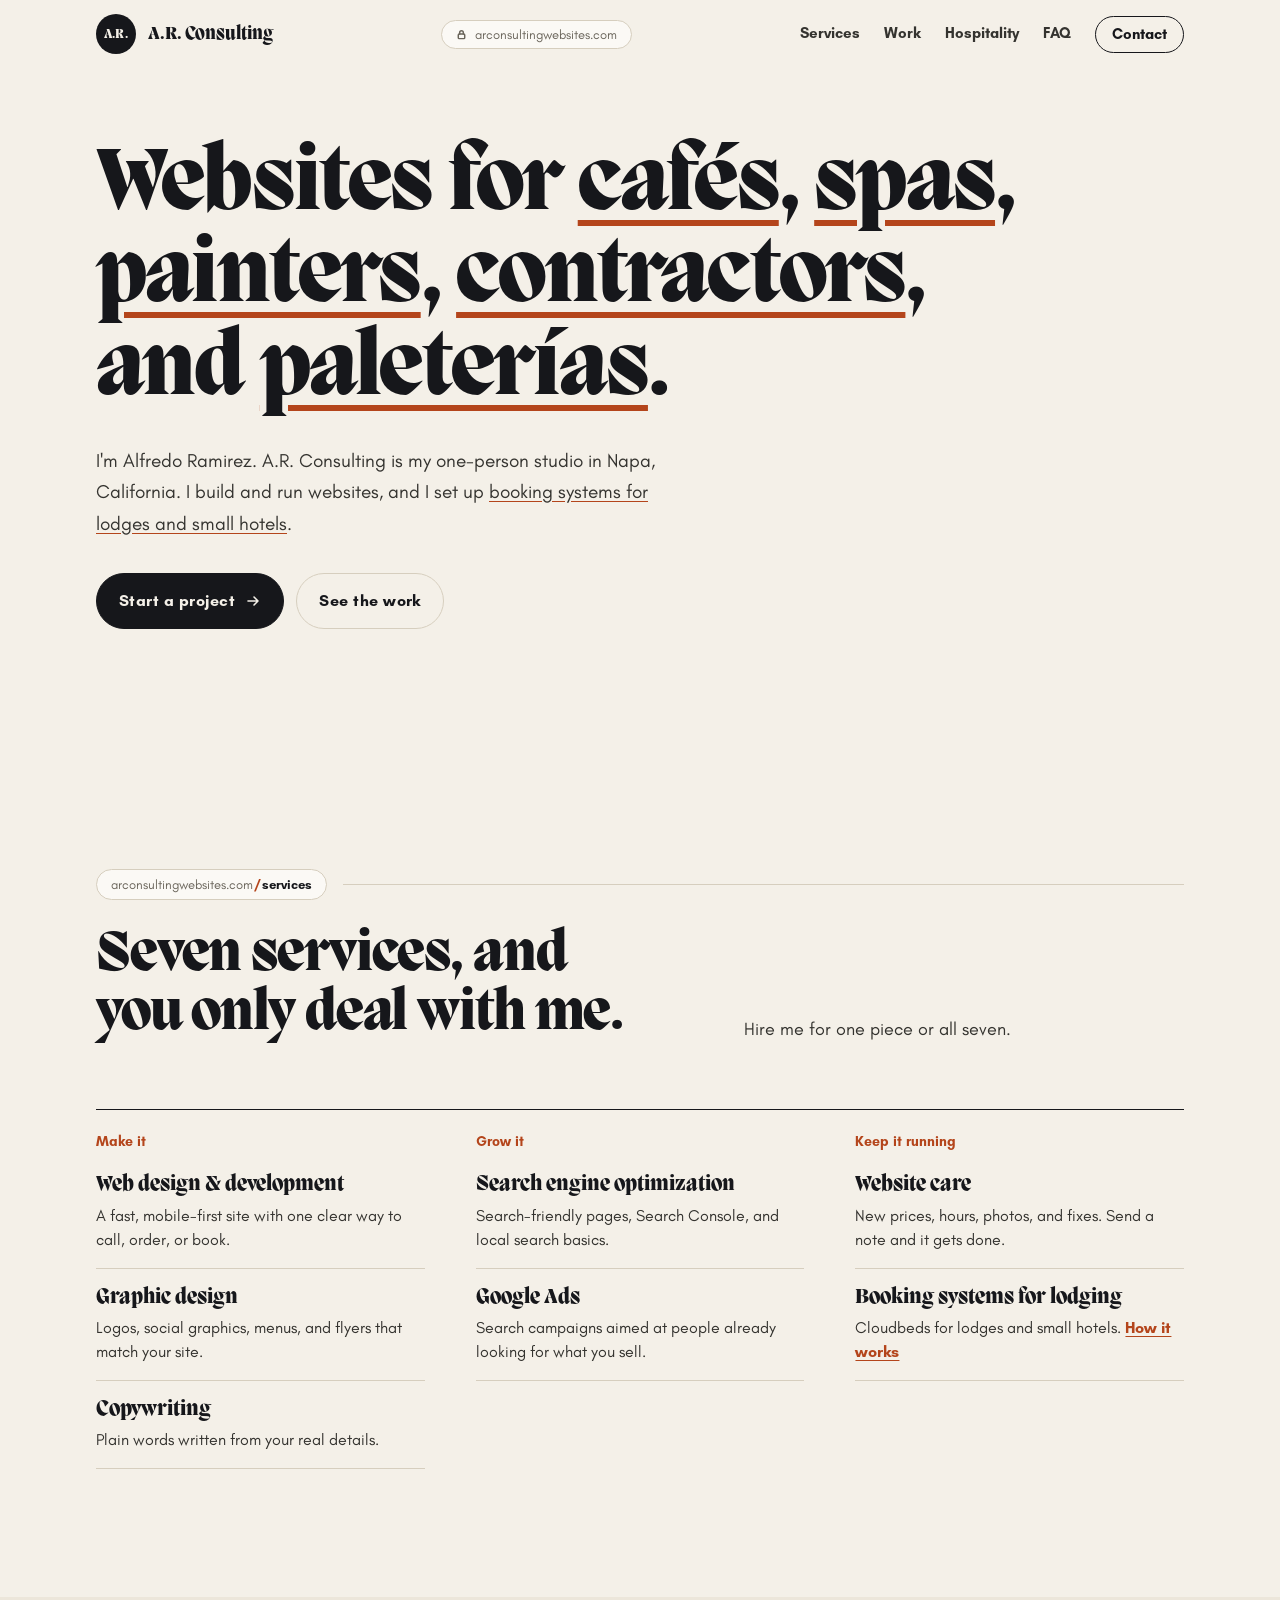
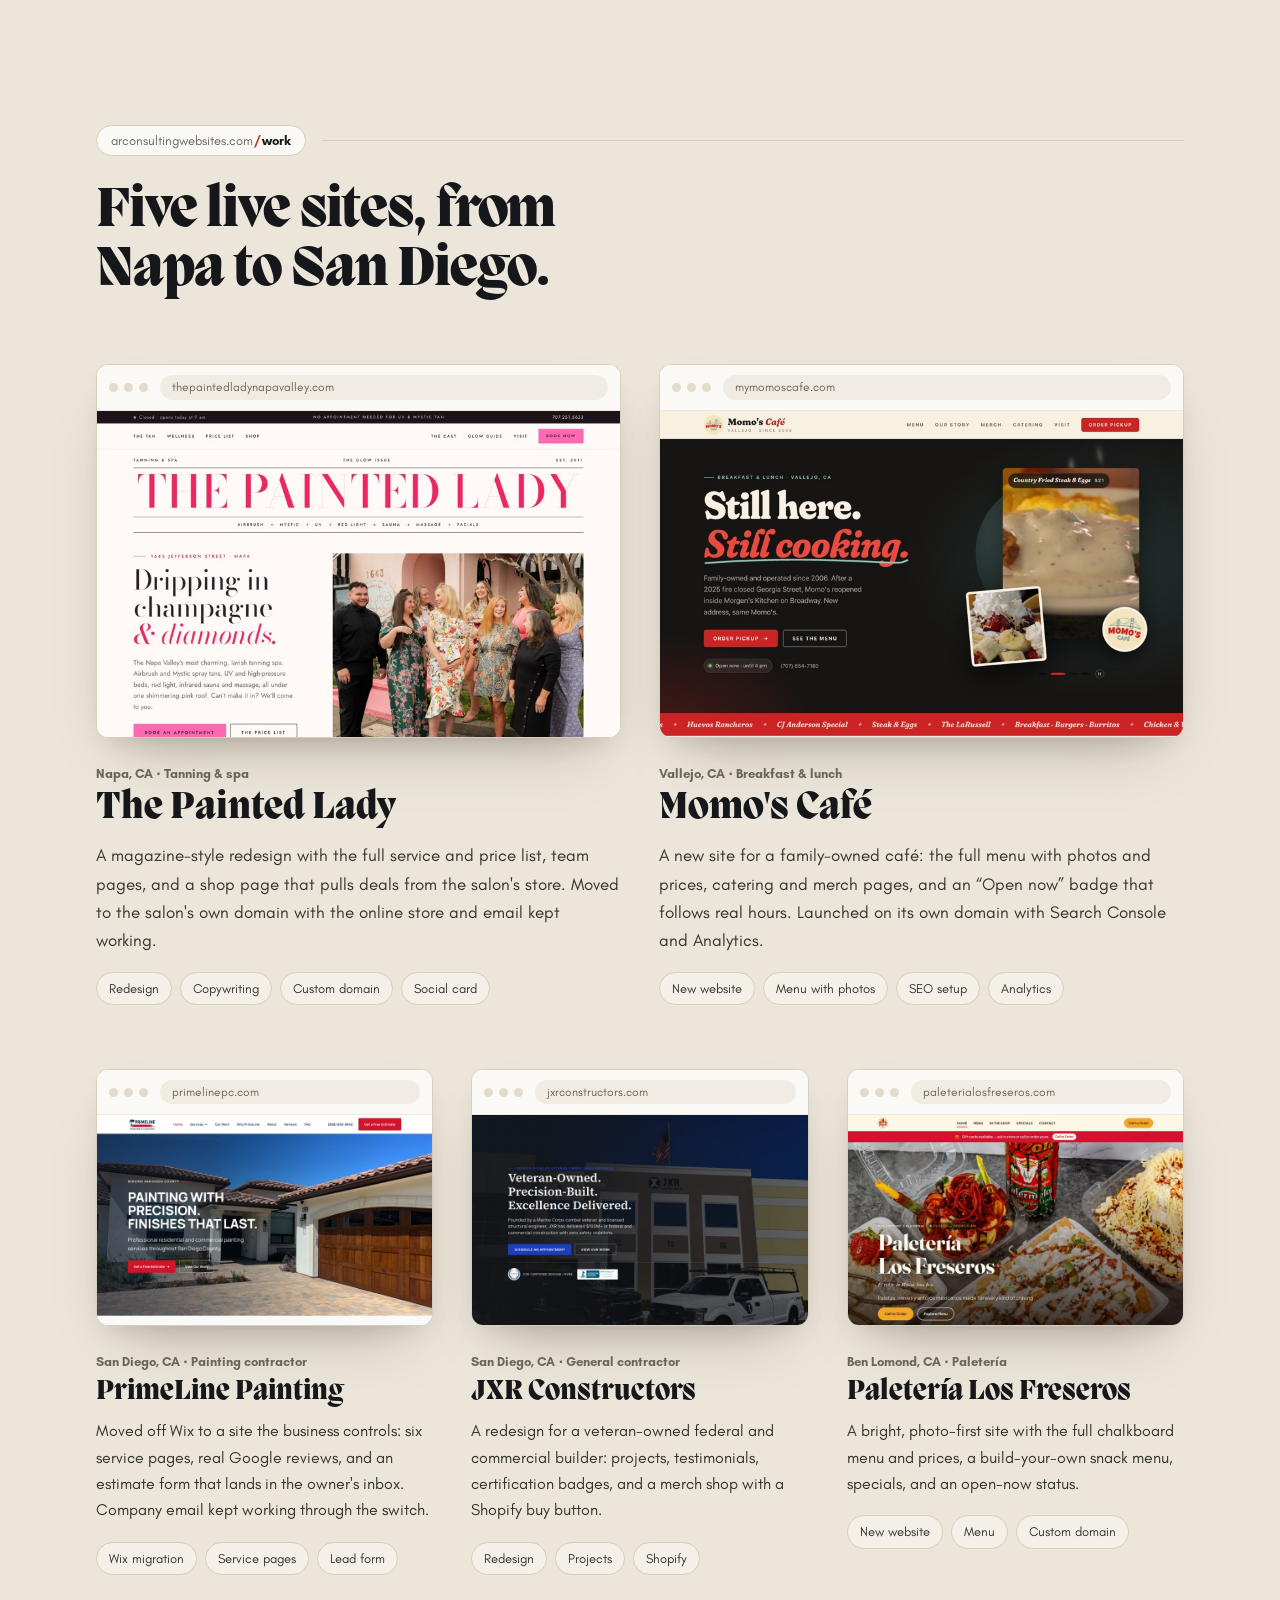
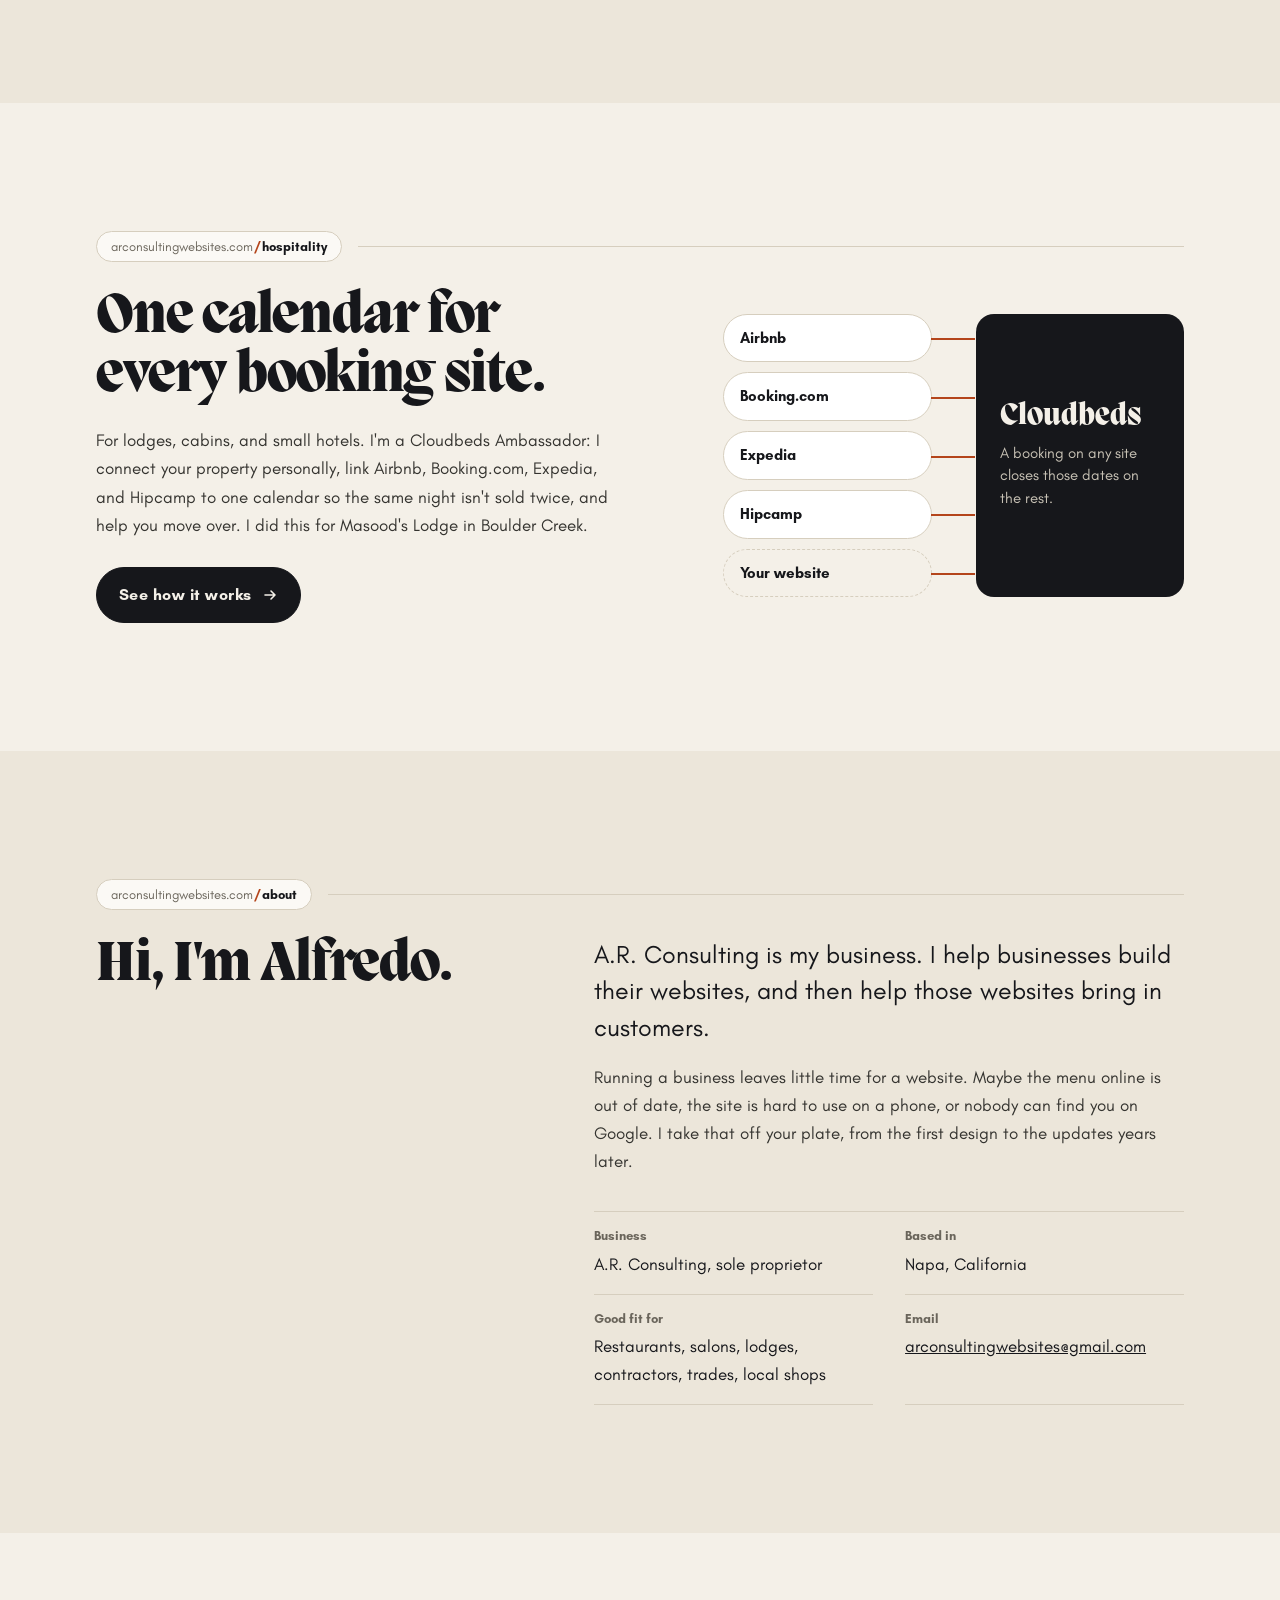
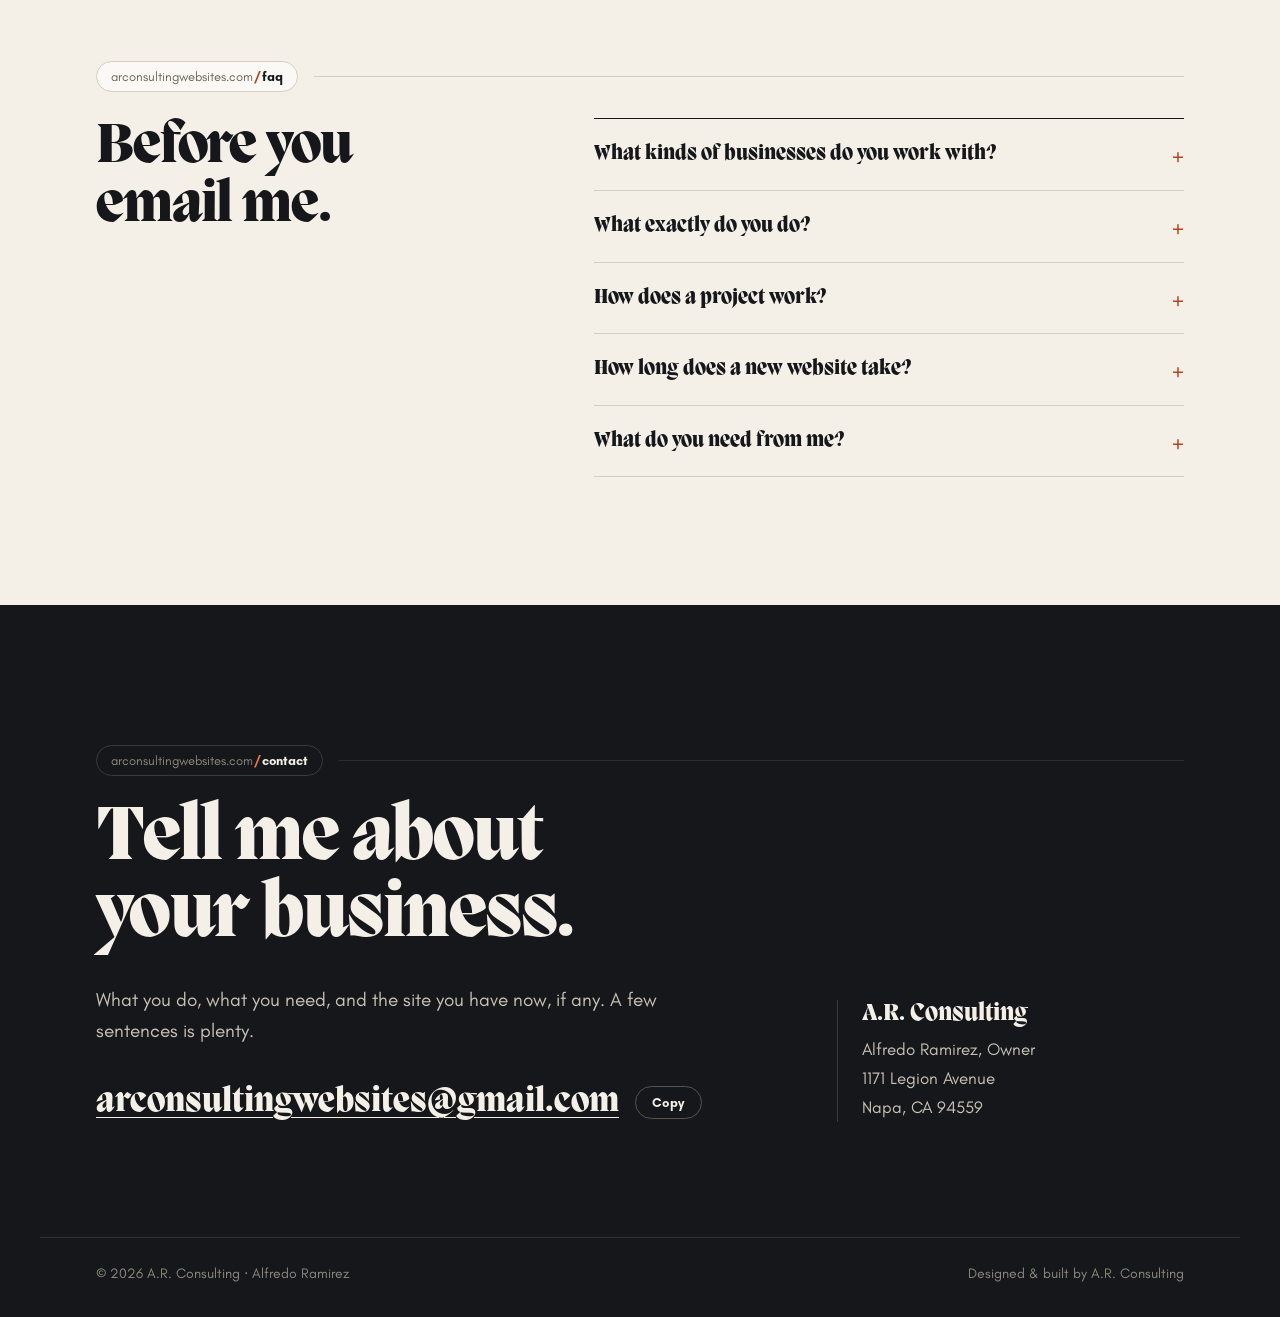
==== commit f8d6b387: "Sticky address-bar navigation with phone menu; hospitality page with Masood's photos, Ambassador not" ====
--- a/index.html
+++ b/index.html
@@ -18,10 +18,12 @@
 <meta property="og:image:alt" content="Websites for cafés, spas, painters, contractors, and paleterías. Alfredo Ramirez, A.R. Consulting, Napa, California.">
 <meta name="twitter:card" content="summary_large_image">
 <meta name="twitter:image" content="https://arconsultingwebsites.com/assets/og-image.jpg">
-<link rel="icon" href="favicon.svg" type="image/svg+xml">
+<link rel="icon" href="/favicon.ico" sizes="48x48">
+<link rel="icon" href="/favicon.svg" type="image/svg+xml">
+<link rel="apple-touch-icon" href="/apple-touch-icon.png">
 <link rel="preload" href="fonts/migra/Migra-Extrabold.otf" as="font" type="font/otf" crossorigin>
 <link rel="preload" href="fonts/GlacialIndifference-Regular.woff2" as="font" type="font/woff2" crossorigin>
-<link rel="stylesheet" href="css/style.css?v=4">
+<link rel="stylesheet" href="css/style.css?v=6">
 <script>document.documentElement.classList.add('js')</script>
 <script type="application/ld+json">
 {"@context":"https://schema.org","@type":"ProfessionalService","name":"A.R. Consulting","description":"Alfredo Ramirez designs, builds, and grows websites for businesses, and sets up Cloudbeds booking systems for lodging.","url":"https://arconsultingwebsites.com/","image":"https://arconsultingwebsites.com/assets/og-image.jpg","email":"arconsultingwebsites@gmail.com","address":{"@type":"PostalAddress","streetAddress":"1171 Legion Avenue","addressLocality":"Napa","addressRegion":"CA","postalCode":"94559","addressCountry":"US"},"founder":{"@type":"Person","name":"Alfredo Ramirez","jobTitle":"Owner"},"hasOfferCatalog":{"@type":"OfferCatalog","name":"Services","itemListElement":[{"@type":"Offer","itemOffered":{"@type":"Service","name":"Web Design and Development"}},{"@type":"Offer","itemOffered":{"@type":"Service","name":"Graphic Design"}},{"@type":"Offer","itemOffered":{"@type":"Service","name":"Website Copywriting"}},{"@type":"Offer","itemOffered":{"@type":"Service","name":"Search Engine Optimization"}},{"@type":"Offer","itemOffered":{"@type":"Service","name":"Google Ads Management"}},{"@type":"Offer","itemOffered":{"@type":"Service","name":"Website Management"}},{"@type":"Offer","itemOffered":{"@type":"Service","name":"Cloudbeds setup and channel manager migration for lodging","url":"https://arconsultingwebsites.com/hospitality/"}}]}}
@@ -30,18 +32,27 @@
 <body>
 <a class="skip" href="#main">Skip to content</a>
 
-<header class="top wrap">
-  <a class="brand" href="#top"><span class="mono">A.R.</span><span class="brand-name">A.R. Consulting</span></a>
-  <nav class="nav" aria-label="Main">
-    <a href="#services">Services</a><a href="#work">Work</a><a href="/hospitality/">Hospitality</a><a href="#faq">FAQ</a>
-    <a class="btn-sm" href="#contact">Contact</a>
+<header class="bar" id="bar">
+  <div class="wrap bar-in">
+    <a class="brand" href="#top"><span class="mono">A.R.</span><span class="brand-name">A.R. Consulting</span></a>
+    <a class="where root" href="#top"><svg viewBox="0 0 12 12" aria-hidden="true"><rect x="2.5" y="5.5" width="7" height="5" rx="1"/><path d="M4 5.5V4a2 2 0 0 1 4 0v1.5"/></svg><span class="where-dom">arconsultingwebsites.com</span><b>/</b><span data-where></span></a>
+    <nav class="nav" aria-label="Main">
+      <a href="#services" data-spy="services">Services</a><a href="#work" data-spy="work">Work</a><a href="/hospitality/" data-spy="hospitality">Hospitality</a><a href="#faq" data-spy="faq">FAQ</a>
+      <a class="btn-sm" href="#contact">Contact</a>
+    </nav>
+    <button class="menu-btn" type="button" aria-expanded="false" aria-controls="menu">Menu</button>
+  </div>
+</header>
+<div class="menu" id="menu" hidden>
+  <nav aria-label="Menu">
+    <a href="#services">Services</a><a href="#work">Work</a><a href="/hospitality/">Hospitality</a><a href="#faq">FAQ</a><a class="menu-cta" href="#contact">Contact</a>
   </nav>
-</header>
+  <p class="menu-mail"><a href="mailto:arconsultingwebsites@gmail.com">arconsultingwebsites@gmail.com</a></p>
+</div>
 
 <main id="main">
-<section class="hero wrap" id="top">
+<section class="hero wrap" id="top" data-path="">
   <div class="hero-copy">
-    <div class="sec-top"><a class="path" href="#top"><svg viewBox="0 0 12 12" aria-hidden="true"><rect x="2.5" y="5.5" width="7" height="5" rx="1"/><path d="M4 5.5V4a2 2 0 0 1 4 0v1.5"/></svg>arconsultingwebsites.com</a></div>
     <h1 class="headline">Websites for <a href="#momos" title="Momo's Café, Vallejo">cafés</a>, <a href="#painted-lady" title="The Painted Lady, Napa">spas</a>, <a href="#primeline" title="PrimeLine Painting, San Diego">painters</a>, <a href="#jxr" title="JXR Constructors, San Diego">contractors</a>, and <a href="#los-freseros" title="Paletería Los Freseros, Ben Lomond">paleterías</a>.</h1>
     <p class="sub">I'm Alfredo Ramirez. A.R. Consulting is my one-person studio in Napa, California. I build and run websites, and I set up <a href="/hospitality/">booking systems for lodges and small hotels</a>.</p>
     <div class="actions">
@@ -51,7 +62,7 @@
   </div>
 </section>
 
-<section class="section" id="services">
+<section class="section" id="services" data-path="services">
   <div class="wrap">
     <div class="sec-head" data-reveal>
       <div class="sec-top"><a class="path" href="#services"><span class="dom">arconsultingwebsites.com</span><b>/</b>services</a></div>
@@ -87,7 +98,7 @@
   </div>
 </section>
 
-<section class="section alt" id="work">
+<section class="section alt" id="work" data-path="work">
   <div class="wrap">
     <div class="sec-head" data-reveal>
       <div class="sec-top"><a class="path" href="#work"><span class="dom">arconsultingwebsites.com</span><b>/</b>work</a></div>
@@ -148,13 +159,13 @@
   </div>
 </section>
 
-<section class="section" id="hospitality">
+<section class="section" id="hospitality" data-path="hospitality">
   <div class="wrap">
     <div class="sec-top" data-reveal><a class="path" href="/hospitality/"><span class="dom">arconsultingwebsites.com</span><b>/</b>hospitality</a></div>
     <div class="teaser">
       <div data-reveal>
         <h2 class="h2">One calendar for every booking site.</h2>
-        <p>For lodges, cabins, and small hotels: I move you onto Cloudbeds and connect Airbnb, Booking.com, Expedia, and Hipcamp to one calendar, to keep the same night from being sold twice. I did this for Masood's Lodge in Boulder Creek.</p>
+        <p>For lodges, cabins, and small hotels. I'm a Cloudbeds Ambassador: I connect your property personally, link Airbnb, Booking.com, Expedia, and Hipcamp to one calendar so the same night isn't sold twice, and help you move over. I did this for Masood's Lodge in Boulder Creek.</p>
         <a class="btn" href="/hospitality/">See how it works <svg class="arr" viewBox="0 0 16 16" width="16" height="16" aria-hidden="true"><path d="M3 8h10M9 4l4 4-4 4"/></svg></a>
       </div>
       <figure class="sync" data-reveal aria-hidden="true">
@@ -165,7 +176,7 @@
   </div>
 </section>
 
-<section class="section alt" id="about">
+<section class="section alt" id="about" data-path="about">
   <div class="wrap">
     <div class="sec-top" data-reveal><a class="path" href="#about"><span class="dom">arconsultingwebsites.com</span><b>/</b>about</a></div>
     <div class="about">
@@ -186,7 +197,7 @@
   </div>
 </section>
 
-<section class="section" id="faq">
+<section class="section" id="faq" data-path="faq">
   <div class="wrap">
     <div class="sec-top" data-reveal><a class="path" href="#faq"><span class="dom">arconsultingwebsites.com</span><b>/</b>faq</a></div>
     <div class="faq-wrap">
@@ -204,7 +215,7 @@
   </div>
 </section>
 
-<section class="contact" id="contact">
+<section class="contact" id="contact" data-path="contact">
   <div class="wrap">
     <div class="sec-top" data-reveal><a class="path" href="#contact"><span class="dom">arconsultingwebsites.com</span><b>/</b>contact</a></div>
     <div class="contact-grid">
@@ -231,6 +242,6 @@
   </footer>
 </section>
 </main>
-<script src="js/main.js" defer></script>
+<script src="js/main.js?v=3" defer></script>
 </body>
 </html>
--- a/css/style.css
+++ b/css/style.css
@@ -25,17 +25,48 @@
 .skip:focus{left:8px}
 :focus-visible{outline:2px solid var(--accent);outline-offset:3px;border-radius:4px}
 
-/* header */
+/* header: a sticky bar that works like the browser's address bar. The pill shows the address of
+   the section in view (main.js updates it from each section's data-path). Up to 1024px wide the
+   links move into a Menu sheet. No shrinking, hiding, or blur: the bar just stays put. */
+.bar{position:sticky;top:0;z-index:30;background:var(--paper);transition:box-shadow .2s}
+.bar.scrolled{box-shadow:0 1px 0 var(--rule)}
+.bar-in{display:flex;align-items:center;gap:20px;height:68px}
+.brand{display:flex;align-items:center;gap:12px;text-decoration:none;flex:none}
+.mono{width:40px;height:40px;border-radius:50%;background:var(--ink);color:var(--paper);display:grid;place-items:center;font:800 13px/1 var(--serif);letter-spacing:.02em;flex:none}
+.brand-name{font:800 18px/1 var(--serif);letter-spacing:-.005em}
+.where{display:inline-flex;align-items:center;min-width:0;margin:0 auto;padding:7px 14px;border:1px solid var(--rule);border-radius:999px;background:#FBF9F5;font:700 13px/1 var(--sans);color:var(--ink);text-decoration:none;white-space:nowrap;transition:border-color .2s}
+.where:hover{border-color:var(--ink)}
+.where .where-dom{font-weight:400;color:var(--muted)}
+.where b{color:var(--accent);margin:0 1px}
+.where.root b{display:none}
+.where svg{width:11px;height:11px;margin-right:8px;fill:none;stroke:var(--muted);stroke-width:1.6;stroke-linecap:round;flex:none}
+.nav{display:flex;align-items:center;gap:24px;flex:none}
+.nav a{font:700 15px/1 var(--sans);color:var(--ink-2);text-decoration:none;padding:6px 0;border-bottom:2px solid transparent}
+.nav a:hover{color:var(--ink)}
+.nav a[aria-current]{color:var(--ink);border-bottom-color:var(--accent)}
+.nav .btn-sm{padding:10px 16px;border:1px solid var(--ink);border-radius:999px;color:var(--ink)}
+.nav .btn-sm:hover{background:var(--ink);color:var(--paper)}
+.menu-btn{display:none;flex:none;font:700 15px/1 var(--sans);color:var(--ink);background:transparent;border:1px solid var(--ink);border-radius:999px;padding:10px 16px;cursor:pointer}
+.menu-btn[aria-expanded="true"]{background:var(--ink);color:var(--paper)}
+.menu{position:fixed;left:0;right:0;top:56px;bottom:0;z-index:29;background:var(--paper);overflow:auto;padding:8px var(--gutter) 40px;border-top:1px solid var(--rule)}
+.menu[hidden]{display:none}
+.menu nav{display:grid}
+.menu nav a{font:800 34px/1.1 var(--serif);color:var(--ink);text-decoration:none;padding:16px 0;border-bottom:1px solid var(--rule)}
+.menu nav a[aria-current]{color:var(--accent)}
+.menu nav a.menu-cta{color:var(--accent)}
+.menu-mail{margin:24px 0 0;font-size:16px;color:var(--ink-2)}
+body.menu-open{overflow:hidden}
+[id]{scroll-margin-top:84px}
 .top{display:flex;align-items:center;justify-content:space-between;padding-top:22px;padding-bottom:22px}
-.brand{display:flex;align-items:center;gap:12px;text-decoration:none}
-.mono{width:40px;height:40px;border-radius:50%;background:var(--ink);color:var(--paper);display:grid;place-items:center;font:800 13px/1 var(--serif);letter-spacing:.02em}
-.brand-name{font-weight:700;font-size:15px;letter-spacing:.02em}
-.nav{display:flex;align-items:center;gap:28px;font-size:15px}
-.nav a{text-decoration:none;color:var(--ink-2)}
-.nav a:hover,.nav a[aria-current="page"]{color:var(--accent)}
-.nav .btn-sm{padding:8px 16px;border:1px solid var(--ink);border-radius:999px;color:var(--ink);font-weight:700}
-.nav .btn-sm:hover{background:var(--ink);color:var(--paper)}
-@media (max-width:760px){.nav a:not(.btn-sm){display:none}}
+@media (max-width:1180px){.where:not(.root) .where-dom,.where:not(.root) svg{display:none}}
+@media (max-width:1024px){
+  .bar-in{height:56px;gap:12px}
+  .nav{display:none}
+  .menu-btn{display:inline-flex}
+  [id]{scroll-margin-top:68px}
+}
+@media (min-width:1025px){.menu{display:none!important}}
+@media (max-width:520px){.brand-name{display:none}}
 
 /* buttons */
 .btn{display:inline-flex;align-items:center;gap:10px;padding:14px 22px;border-radius:999px;background:var(--ink);color:var(--paper);text-decoration:none;font-weight:700;font-size:16px;letter-spacing:.03em;border:1px solid var(--ink);transition:background .2s,border-color .2s,color .2s}
@@ -101,7 +132,7 @@
 
 /* work */
 .cases{display:grid;grid-template-columns:repeat(6,1fr);gap:clamp(40px,5vw,64px) clamp(24px,3vw,40px)}
-.case{grid-column:span 3;scroll-margin-top:24px}
+.case{grid-column:span 3}
 .case.sm{grid-column:span 2}
 .case .frame{transition:transform .3s var(--ease)}
 .case .frame:hover{transform:translateY(-4px)}
@@ -155,6 +186,41 @@
 .legend i.clash{background:var(--accent);border-color:var(--accent)}
 .legend i.closed{background:repeating-linear-gradient(45deg,#E4DDD0 0 3px,#F4F0E8 3px 6px)}
 
+/* hospitality page: photo hero, who it's for, Masood's story, Cloudbeds vs. me */
+.sr{position:absolute;width:1px;height:1px;margin:-1px;padding:0;overflow:hidden;clip:rect(0 0 0 0);white-space:nowrap;border:0}
+.hero-split{display:grid;grid-template-columns:1.05fr .95fr;gap:clamp(32px,5vw,64px);align-items:center}
+.hero-split .headline{font-size:clamp(40px,5.4vw,76px);max-width:13ch}
+.hero-split .sub{font-size:18px}
+.fine{font-size:14px;color:var(--muted);margin:14px 0 0}
+.hero-photo{margin:0;position:relative}
+.hero-photo img{width:100%;aspect-ratio:3/2;object-fit:cover;border-radius:18px;box-shadow:0 30px 60px -30px rgba(40,30,15,.35)}
+.photo-tag{position:absolute;right:14px;bottom:14px;max-width:calc(100% - 28px);background:rgba(22,23,27,.88);color:var(--paper);border-radius:12px;padding:10px 14px;font-size:14px;line-height:1.35}
+.photo-tag strong{display:block;font:800 17px/1.2 var(--serif);margin-bottom:2px}
+.who{display:grid;grid-template-columns:repeat(4,1fr);gap:clamp(20px,3vw,40px);border-top:1px solid var(--ink);padding-top:24px;margin-top:clamp(40px,6vw,72px)}
+.who h3{font:800 21px/1.2 var(--serif);margin:0 0 6px}
+.who p{margin:0;color:var(--ink-2);font-size:16px;line-height:1.5}
+.story{display:grid;grid-template-columns:1.1fr .9fr;gap:clamp(32px,5vw,64px);align-items:start}
+.story-photos{display:grid;gap:12px}
+.story-photos img{width:100%;object-fit:cover;border-radius:14px}
+.story-photos .p1{aspect-ratio:4/3}
+.story-photos .p2{aspect-ratio:3/2}
+.credit{font-size:13px;color:var(--muted);margin:0}
+.story .meta{margin:0 0 10px}
+.story-text{color:var(--ink-2);margin:20px 0 0;max-width:52ch}
+.stats{display:grid;grid-template-columns:repeat(3,1fr);gap:12px;margin:28px 0}
+.stat{background:#fff;border:1px solid var(--rule);border-radius:14px;padding:18px}
+.stat b{display:block;font:800 40px/1 var(--serif);margin-bottom:8px}
+.stat span{display:block;font-size:14px;line-height:1.4;color:var(--ink-2)}
+.roles{display:grid;grid-template-columns:1fr 1.25fr;gap:20px;align-items:start}
+.role{background:#fff;border:1px solid var(--rule);border-radius:16px;padding:clamp(22px,3vw,32px)}
+.role.soft{background:transparent}
+.role-name{font:800 28px/1.1 var(--serif);margin:0}
+.role-line{color:var(--muted);margin:6px 0 0}
+.plain{list-style:none;margin:20px 0 0;padding:0;border-top:1px solid var(--rule)}
+.plain li{padding:12px 0;border-bottom:1px solid var(--rule);color:var(--ink-2)}
+.role .ticks{margin-top:20px}
+.foot-note{flex-basis:100%;font-size:13px}
+
 /* about */
 .about{display:grid;grid-template-columns:5fr 7fr;gap:clamp(32px,6vw,96px)}
 .about-body p{margin:0 0 18px;color:var(--ink-2);max-width:60ch}
@@ -203,7 +269,8 @@
 .js [data-reveal].in{opacity:1;transform:none}
 
 @media (max-width:900px){
-  .split,.about,.faq-wrap,.contact-grid,.hosp,.teaser,.ba{grid-template-columns:1fr}
+  .split,.about,.faq-wrap,.contact-grid,.hosp,.teaser,.ba,.hero-split,.story,.roles{grid-template-columns:1fr}
+  .who{grid-template-columns:1fr 1fr}
   .cases{grid-template-columns:1fr 1fr}
   .case,.case.sm{grid-column:auto}
   .case:first-child{grid-column:1/-1}
@@ -222,6 +289,10 @@
   .hub{grid-column:1;margin-top:14px}
   .cal{grid-template-columns:86px 1fr;gap:8px}
   .days li{height:28px;font-size:11px}
+  .who{grid-template-columns:1fr}
+  .photo-tag{position:static;max-width:none;margin-top:10px;background:var(--ink)}
+  .stat{padding:14px}
+  .stat b{font-size:28px}
 }
 @media (prefers-reduced-motion:reduce){
   html{scroll-behavior:auto}
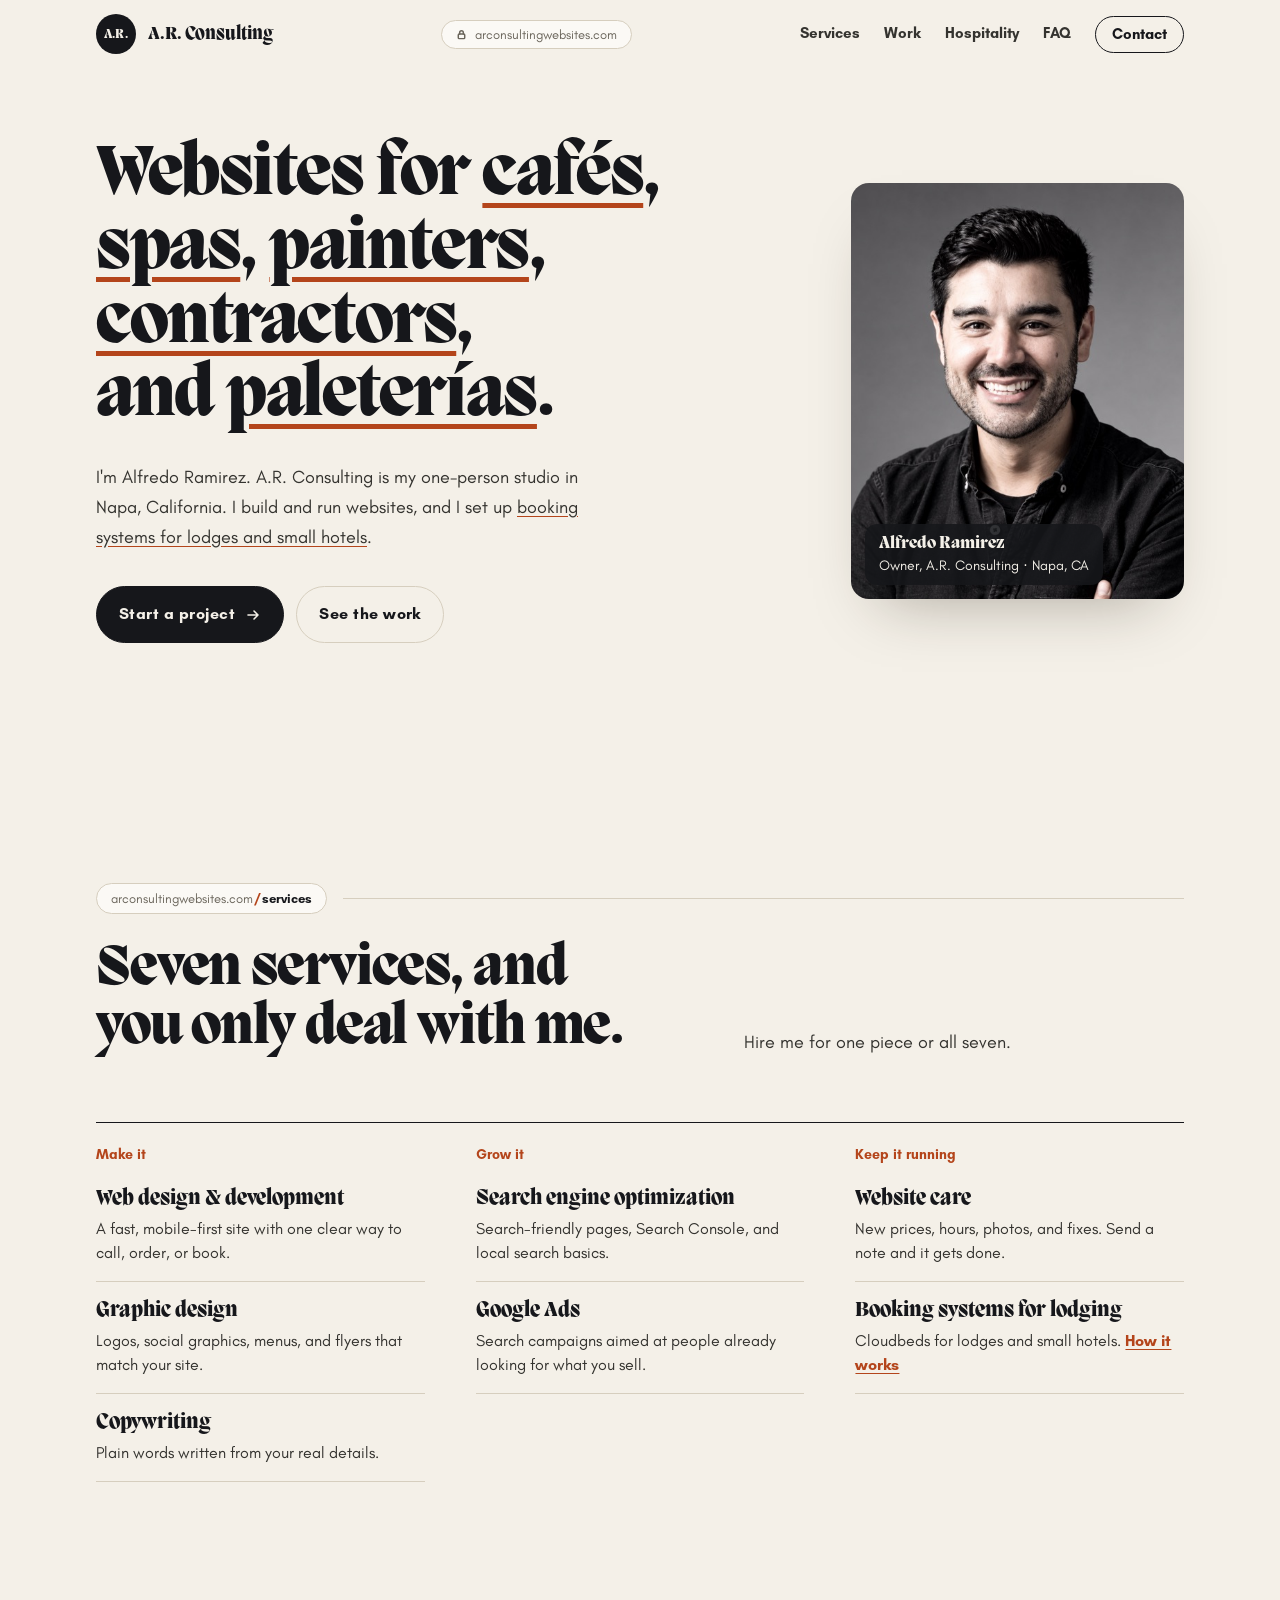
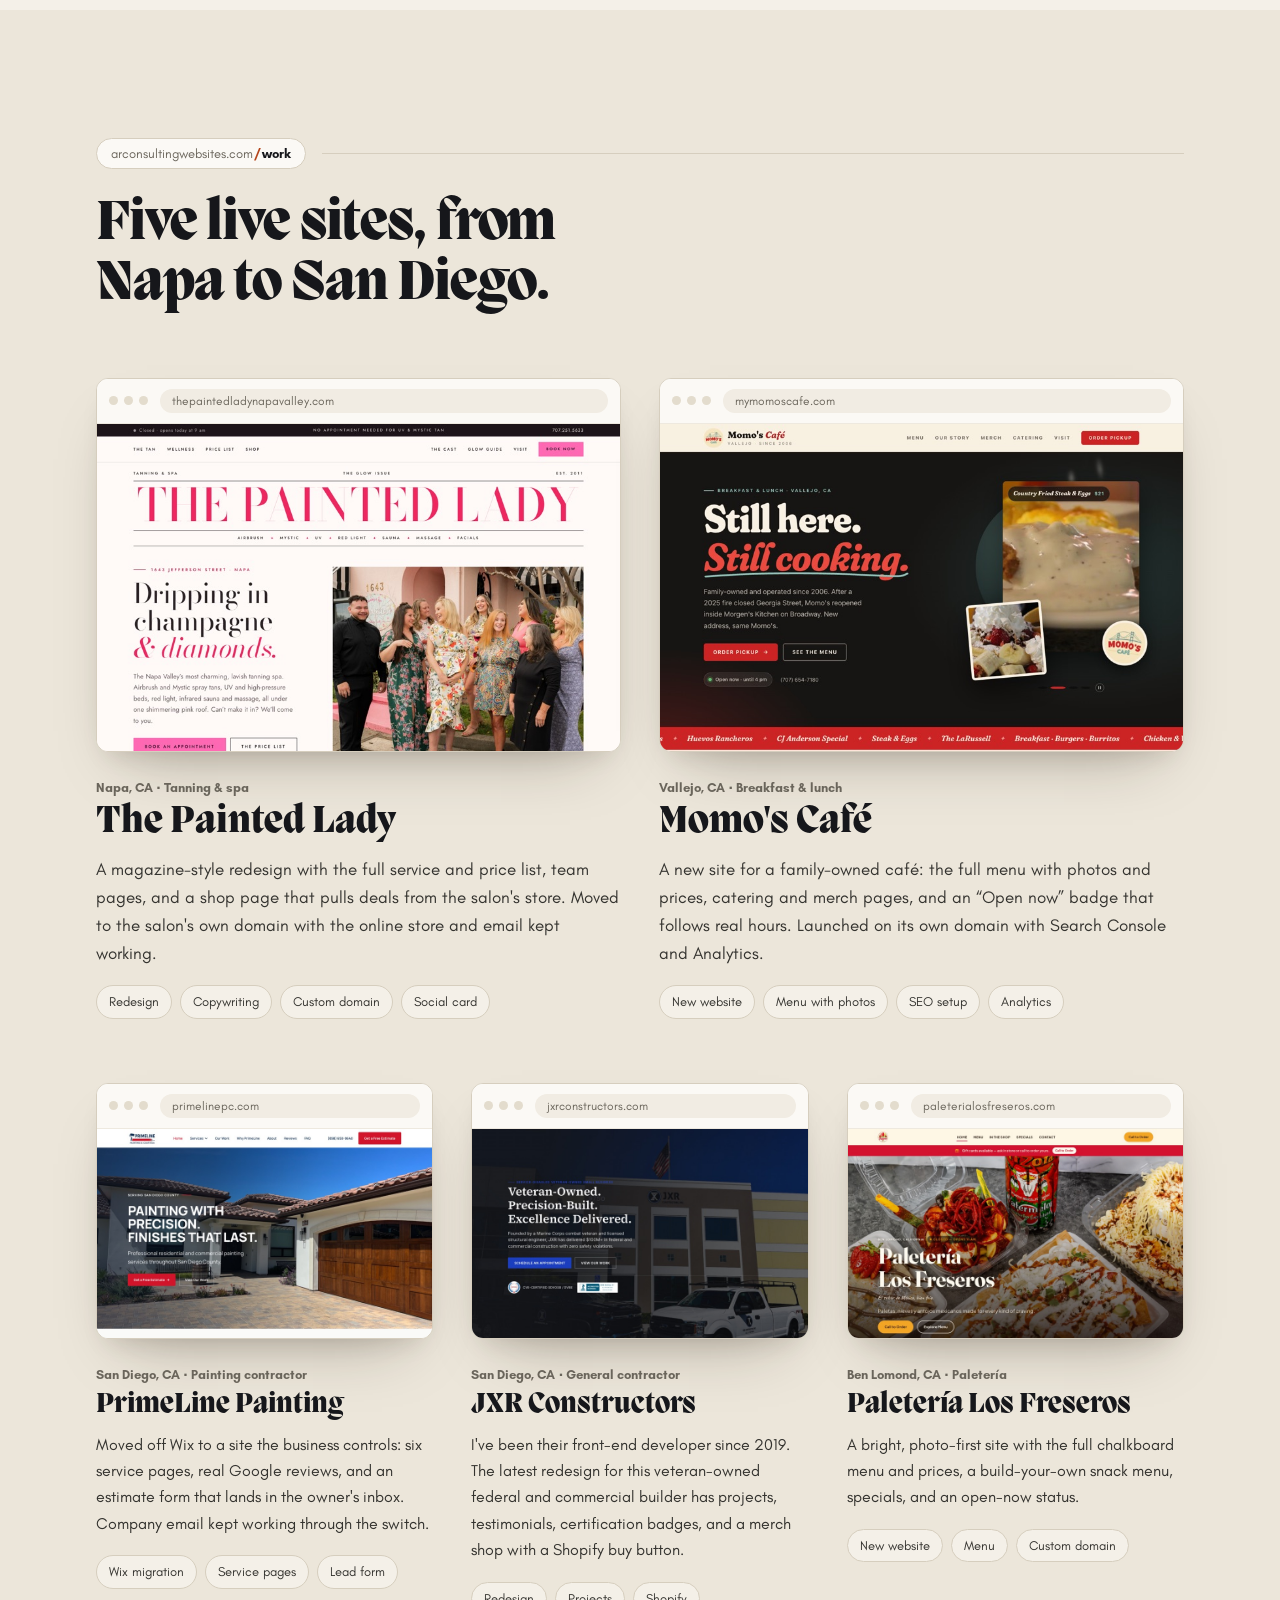
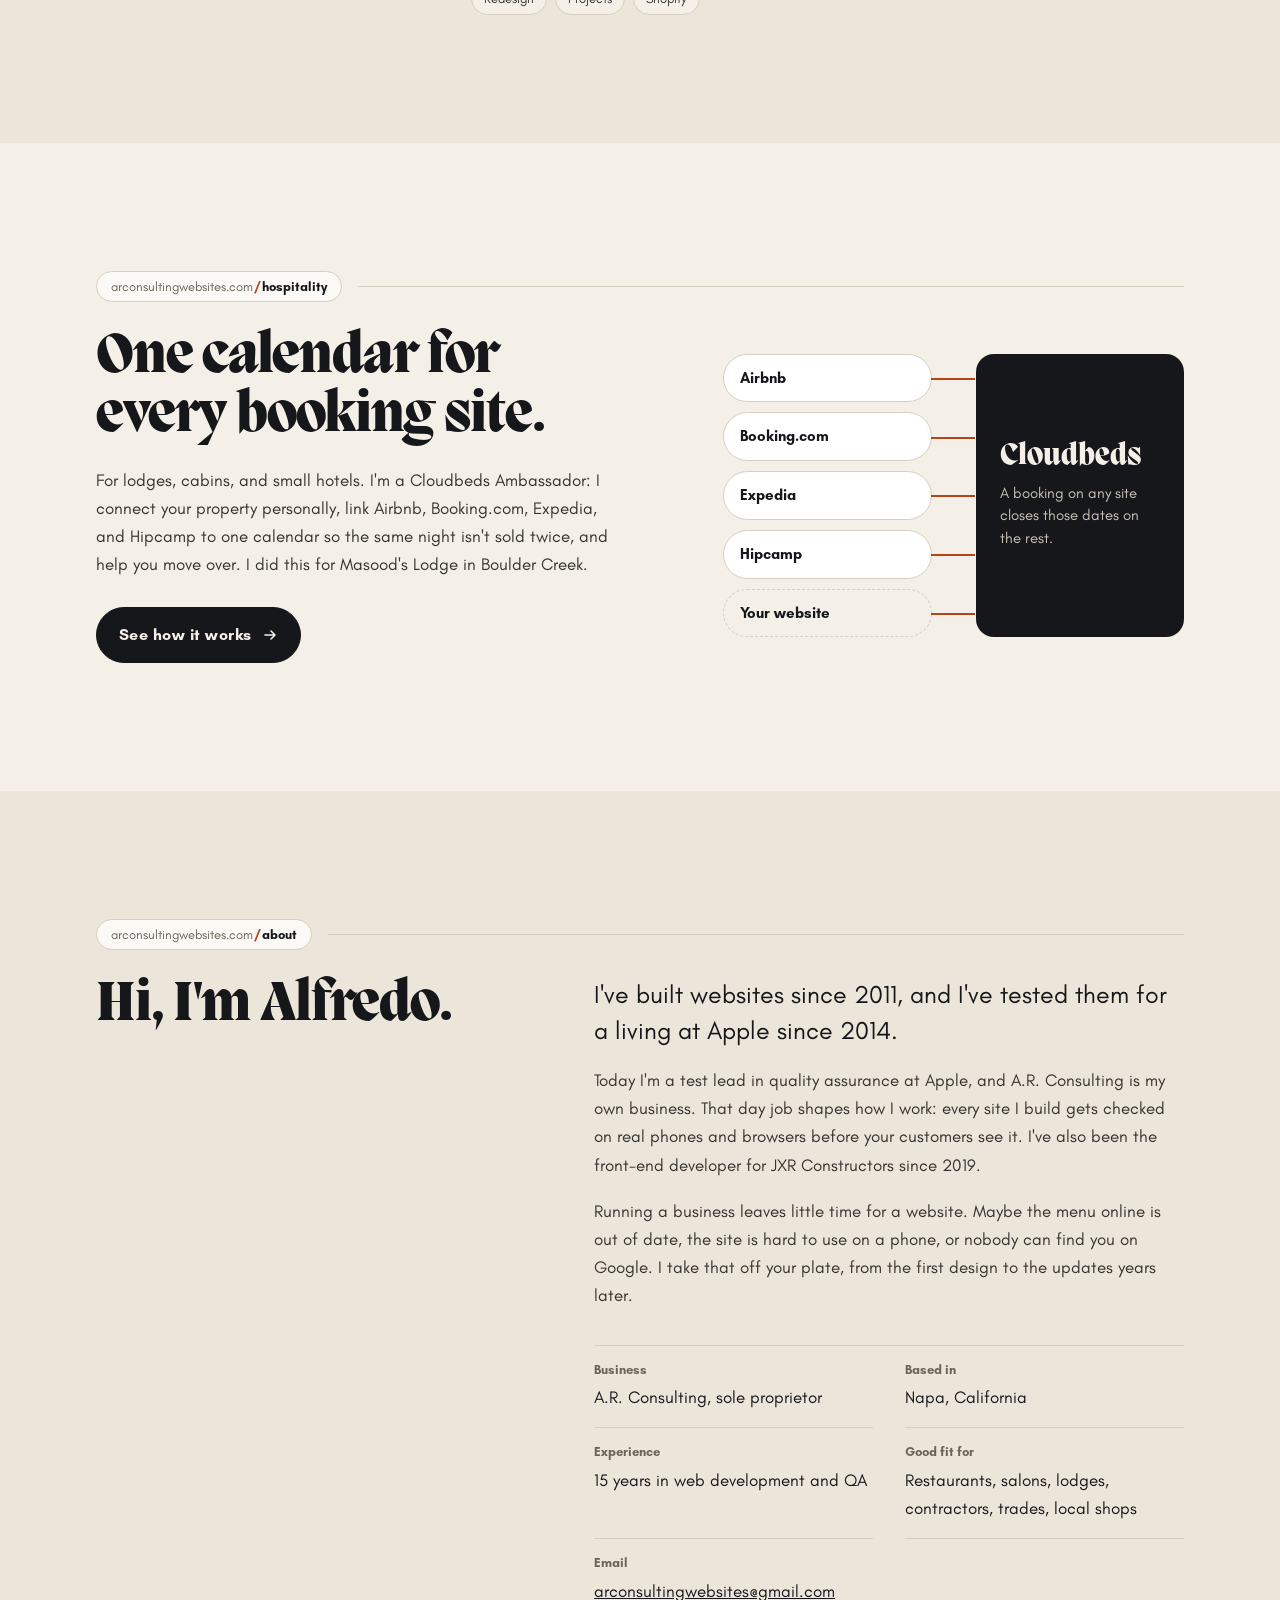
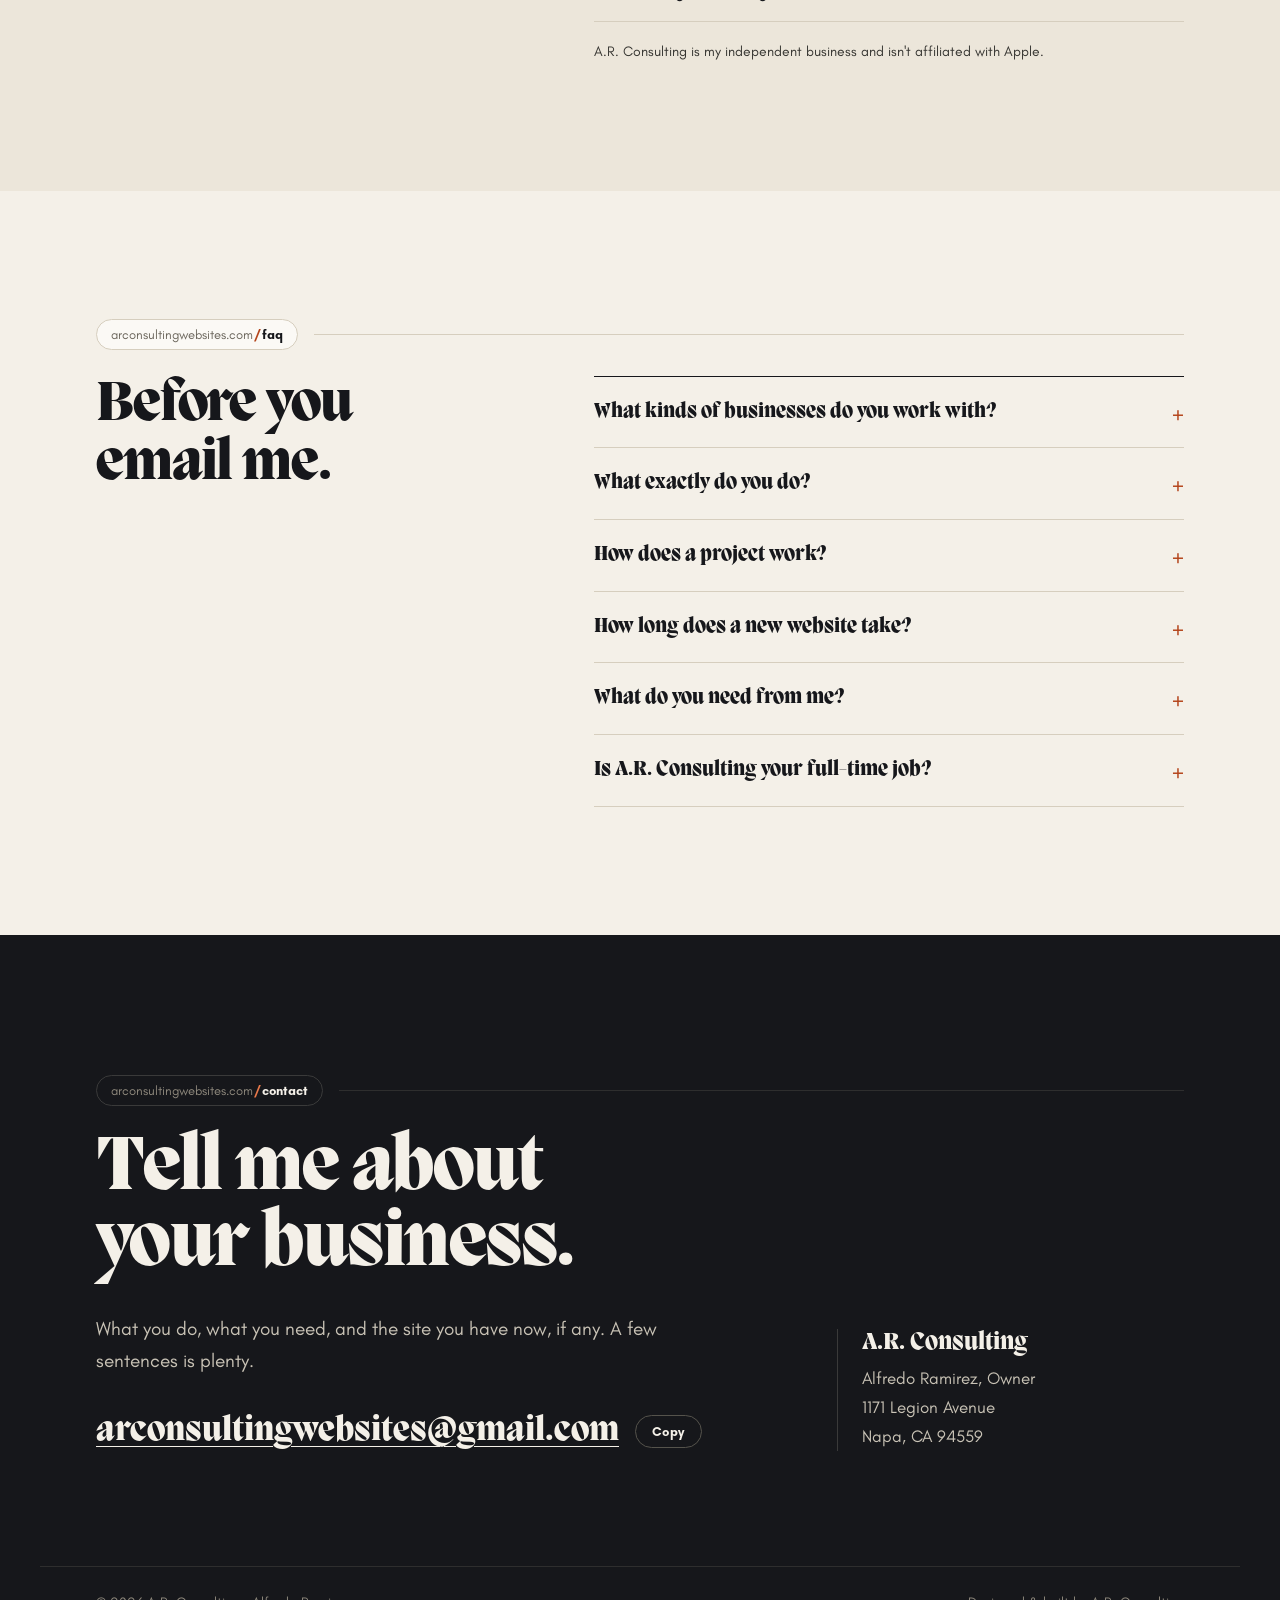
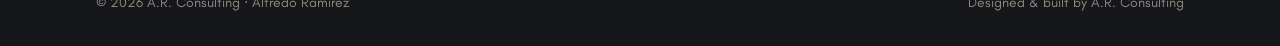
==== commit d5260f03: "Homepage portrait, About with QA background at Apple, availability FAQ, JXR since 2019" ====
--- a/index.html
+++ b/index.html
@@ -23,10 +23,10 @@
 <link rel="apple-touch-icon" href="/apple-touch-icon.png">
 <link rel="preload" href="fonts/migra/Migra-Extrabold.otf" as="font" type="font/otf" crossorigin>
 <link rel="preload" href="fonts/GlacialIndifference-Regular.woff2" as="font" type="font/woff2" crossorigin>
-<link rel="stylesheet" href="css/style.css?v=6">
+<link rel="stylesheet" href="css/style.css?v=8">
 <script>document.documentElement.classList.add('js')</script>
 <script type="application/ld+json">
-{"@context":"https://schema.org","@type":"ProfessionalService","name":"A.R. Consulting","description":"Alfredo Ramirez designs, builds, and grows websites for businesses, and sets up Cloudbeds booking systems for lodging.","url":"https://arconsultingwebsites.com/","image":"https://arconsultingwebsites.com/assets/og-image.jpg","email":"arconsultingwebsites@gmail.com","address":{"@type":"PostalAddress","streetAddress":"1171 Legion Avenue","addressLocality":"Napa","addressRegion":"CA","postalCode":"94559","addressCountry":"US"},"founder":{"@type":"Person","name":"Alfredo Ramirez","jobTitle":"Owner"},"hasOfferCatalog":{"@type":"OfferCatalog","name":"Services","itemListElement":[{"@type":"Offer","itemOffered":{"@type":"Service","name":"Web Design and Development"}},{"@type":"Offer","itemOffered":{"@type":"Service","name":"Graphic Design"}},{"@type":"Offer","itemOffered":{"@type":"Service","name":"Website Copywriting"}},{"@type":"Offer","itemOffered":{"@type":"Service","name":"Search Engine Optimization"}},{"@type":"Offer","itemOffered":{"@type":"Service","name":"Google Ads Management"}},{"@type":"Offer","itemOffered":{"@type":"Service","name":"Website Management"}},{"@type":"Offer","itemOffered":{"@type":"Service","name":"Cloudbeds setup and channel manager migration for lodging","url":"https://arconsultingwebsites.com/hospitality/"}}]}}
+{"@context":"https://schema.org","@type":"ProfessionalService","name":"A.R. Consulting","description":"Alfredo Ramirez designs, builds, and grows websites for businesses, and sets up Cloudbeds booking systems for lodging.","url":"https://arconsultingwebsites.com/","image":"https://arconsultingwebsites.com/assets/og-image.jpg","email":"arconsultingwebsites@gmail.com","address":{"@type":"PostalAddress","streetAddress":"1171 Legion Avenue","addressLocality":"Napa","addressRegion":"CA","postalCode":"94559","addressCountry":"US"},"founder":{"@type":"Person","name":"Alfredo Ramirez","jobTitle":"Owner","image":"https://arconsultingwebsites.com/assets/alfredo-ramirez-v2-1000.jpg"},"hasOfferCatalog":{"@type":"OfferCatalog","name":"Services","itemListElement":[{"@type":"Offer","itemOffered":{"@type":"Service","name":"Web Design and Development"}},{"@type":"Offer","itemOffered":{"@type":"Service","name":"Graphic Design"}},{"@type":"Offer","itemOffered":{"@type":"Service","name":"Website Copywriting"}},{"@type":"Offer","itemOffered":{"@type":"Service","name":"Search Engine Optimization"}},{"@type":"Offer","itemOffered":{"@type":"Service","name":"Google Ads Management"}},{"@type":"Offer","itemOffered":{"@type":"Service","name":"Website Management"}},{"@type":"Offer","itemOffered":{"@type":"Service","name":"Cloudbeds setup and channel manager migration for lodging","url":"https://arconsultingwebsites.com/hospitality/"}}]}}
 </script>
 </head>
 <body>
@@ -52,6 +52,7 @@
 
 <main id="main">
 <section class="hero wrap" id="top" data-path="">
+  <div class="hero-split home">
   <div class="hero-copy">
     <h1 class="headline">Websites for <a href="#momos" title="Momo's Café, Vallejo">cafés</a>, <a href="#painted-lady" title="The Painted Lady, Napa">spas</a>, <a href="#primeline" title="PrimeLine Painting, San Diego">painters</a>, <a href="#jxr" title="JXR Constructors, San Diego">contractors</a>, and <a href="#los-freseros" title="Paletería Los Freseros, Ben Lomond">paleterías</a>.</h1>
     <p class="sub">I'm Alfredo Ramirez. A.R. Consulting is my one-person studio in Napa, California. I build and run websites, and I set up <a href="/hospitality/">booking systems for lodges and small hotels</a>.</p>
@@ -59,6 +60,11 @@
       <a class="btn" href="mailto:arconsultingwebsites@gmail.com?subject=Website%20project">Start a project <svg class="arr" viewBox="0 0 16 16" width="16" height="16" aria-hidden="true"><path d="M3 8h10M9 4l4 4-4 4"/></svg></a>
       <a class="btn ghost" href="#work">See the work</a>
     </div>
+  </div>
+  <figure class="hero-photo portrait">
+    <img src="assets/alfredo-ramirez-v2-1000.jpg" srcset="assets/alfredo-ramirez-v2-600.jpg 600w, assets/alfredo-ramirez-v2-1000.jpg 1000w" sizes="(max-width: 900px) 92vw, 360px" width="1000" height="1000" alt="Alfredo Ramirez, smiling, in a dark shirt against a gray background">
+    <figcaption class="photo-tag"><strong>Alfredo Ramirez</strong>Owner, A.R. Consulting · Napa, CA</figcaption>
+  </figure>
   </div>
 </section>
 
@@ -142,7 +148,7 @@
         </a>
         <p class="meta">San Diego, CA · General contractor</p>
         <h3>JXR Constructors</h3>
-        <p>A redesign for a veteran-owned federal and commercial builder: projects, testimonials, certification badges, and a merch shop with a Shopify buy button.</p>
+        <p>I've been their front-end developer since 2019. The latest redesign for this veteran-owned federal and commercial builder has projects, testimonials, certification badges, and a merch shop with a Shopify buy button.</p>
         <ul class="chips"><li>Redesign</li><li>Projects</li><li>Shopify</li></ul>
       </article>
       <article class="case sm" id="los-freseros" data-reveal>
@@ -184,14 +190,17 @@
         <h2 class="h2">Hi, I'm Alfredo.</h2>
       </div>
       <div class="about-body" data-reveal>
-        <p class="big">A.R. Consulting is my business. I help businesses build their websites, and then help those websites bring in customers.</p>
+        <p class="big">I've built websites since 2011, and I've tested them for a living at Apple since 2014.</p>
+        <p>Today I'm a test lead in quality assurance at Apple, and A.R. Consulting is my own business. That day job shapes how I work: every site I build gets checked on real phones and browsers before your customers see it. I've also been the front-end developer for JXR Constructors since 2019.</p>
         <p>Running a business leaves little time for a website. Maybe the menu online is out of date, the site is hard to use on a phone, or nobody can find you on Google. I take that off your plate, from the first design to the updates years later.</p>
         <dl class="facts">
           <div><dt>Business</dt><dd>A.R. Consulting, sole proprietor</dd></div>
           <div><dt>Based in</dt><dd>Napa, California</dd></div>
+          <div><dt>Experience</dt><dd>15 years in web development and QA</dd></div>
           <div><dt>Good fit for</dt><dd>Restaurants, salons, lodges, contractors, trades, local shops</dd></div>
           <div><dt>Email</dt><dd><a href="mailto:arconsultingwebsites@gmail.com">arconsultingwebsites@gmail.com</a></dd></div>
         </dl>
+        <p class="fine">A.R. Consulting is my independent business and isn't affiliated with Apple.</p>
       </div>
     </div>
   </div>
@@ -210,6 +219,7 @@
         <details><summary>How does a project work?</summary><p>We start with a conversation about your business, and I look over what you have now: your site, Google listing, and social pages. I build the new site on a private preview while your current site stays up. You try it on your phone and computer and tell me what to change. When you approve, it goes live on your domain, connected to Google, with your old links pointed to the right new pages.</p></details>
         <details><summary>How long does a new website take?</summary><p>A small business site usually takes a few weeks. Bigger sites with many pages or a store take longer. You'll get a timeline before we start.</p></details>
         <details><summary>What do you need from me?</summary><p>A conversation at the start, plus whatever you have: photos, menu or services, prices, hours. After that, mostly your feedback on the preview.</p></details>
+        <details><summary>Is A.R. Consulting your full-time job?</summary><p>No. I'm also a test lead at Apple, and I run A.R. Consulting alongside it, so I take on a limited number of projects at a time. You always work with me directly.</p></details>
       </div>
     </div>
   </div>
--- a/css/style.css
+++ b/css/style.css
@@ -196,6 +196,11 @@
 .hero-photo img{width:100%;aspect-ratio:3/2;object-fit:cover;border-radius:18px;box-shadow:0 30px 60px -30px rgba(40,30,15,.35)}
 .photo-tag{position:absolute;right:14px;bottom:14px;max-width:calc(100% - 28px);background:rgba(22,23,27,.88);color:var(--paper);border-radius:12px;padding:10px 14px;font-size:14px;line-height:1.35}
 .photo-tag strong{display:block;font:800 17px/1.2 var(--serif);margin-bottom:2px}
+/* homepage hero: Alfredo's portrait beside the headline (narrower column so the headline keeps its size) */
+.hero-split.home{grid-template-columns:1.35fr .65fr}
+.hero-split.home .headline{font-size:clamp(40px,5.6vw,80px);max-width:16ch}
+.hero-photo.portrait img{aspect-ratio:4/5;object-position:50% 35%}
+.hero-photo.portrait .photo-tag{left:14px;right:auto}
 .who{display:grid;grid-template-columns:repeat(4,1fr);gap:clamp(20px,3vw,40px);border-top:1px solid var(--ink);padding-top:24px;margin-top:clamp(40px,6vw,72px)}
 .who h3{font:800 21px/1.2 var(--serif);margin:0 0 6px}
 .who p{margin:0;color:var(--ink-2);font-size:16px;line-height:1.5}
@@ -229,6 +234,8 @@
 .facts div{padding:16px 0;border-bottom:1px solid var(--rule)}
 .facts dt{font:700 13px/1.2 var(--sans);color:var(--muted);margin-bottom:6px}
 .facts dd{margin:0}
+.facts div:last-child:nth-child(odd){grid-column:1/-1}
+.about-body .fine{margin:18px 0 0}
 
 /* faq */
 .faq-wrap{display:grid;grid-template-columns:5fr 7fr;gap:clamp(32px,6vw,96px)}
@@ -269,8 +276,9 @@
 .js [data-reveal].in{opacity:1;transform:none}
 
 @media (max-width:900px){
-  .split,.about,.faq-wrap,.contact-grid,.hosp,.teaser,.ba,.hero-split,.story,.roles{grid-template-columns:1fr}
+  .split,.about,.faq-wrap,.contact-grid,.hosp,.teaser,.ba,.hero-split,.hero-split.home,.story,.roles{grid-template-columns:1fr}
   .who{grid-template-columns:1fr 1fr}
+  .hero-photo.portrait{max-width:380px}
   .cases{grid-template-columns:1fr 1fr}
   .case,.case.sm{grid-column:auto}
   .case:first-child{grid-column:1/-1}
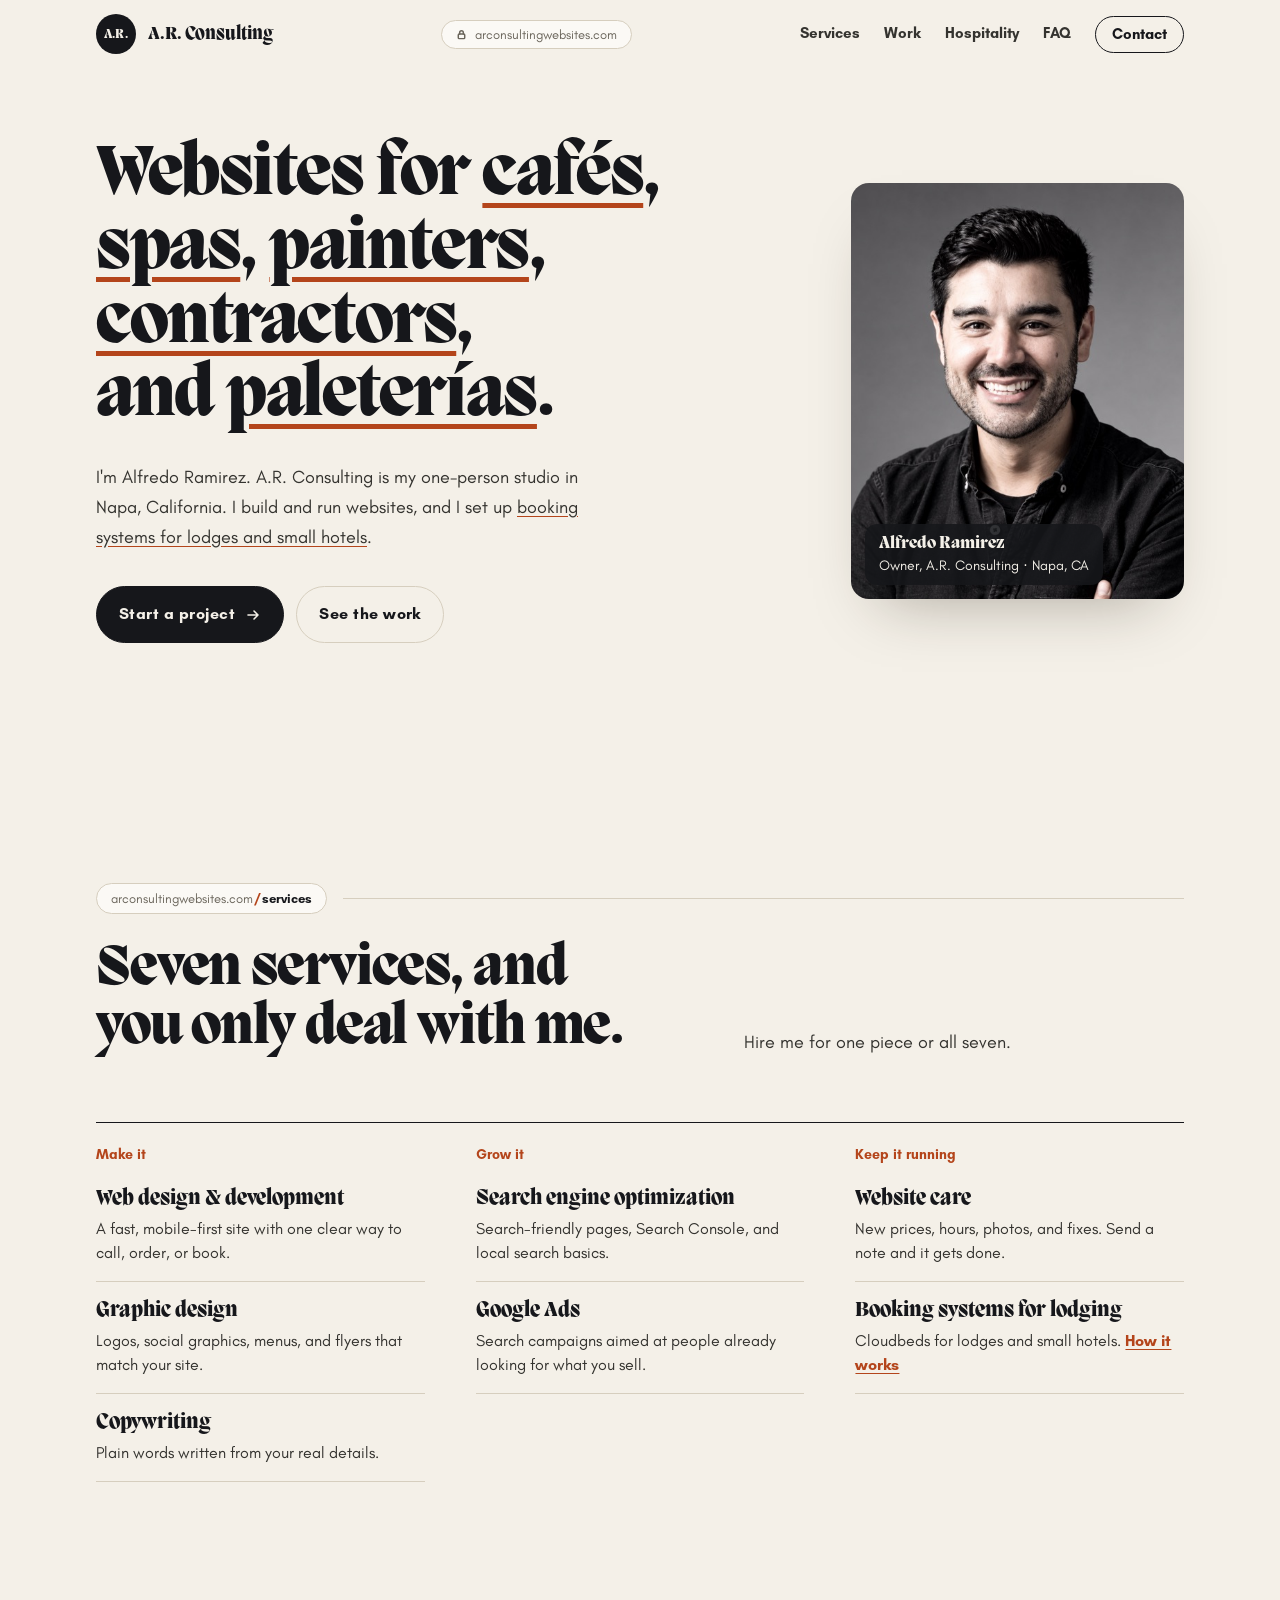
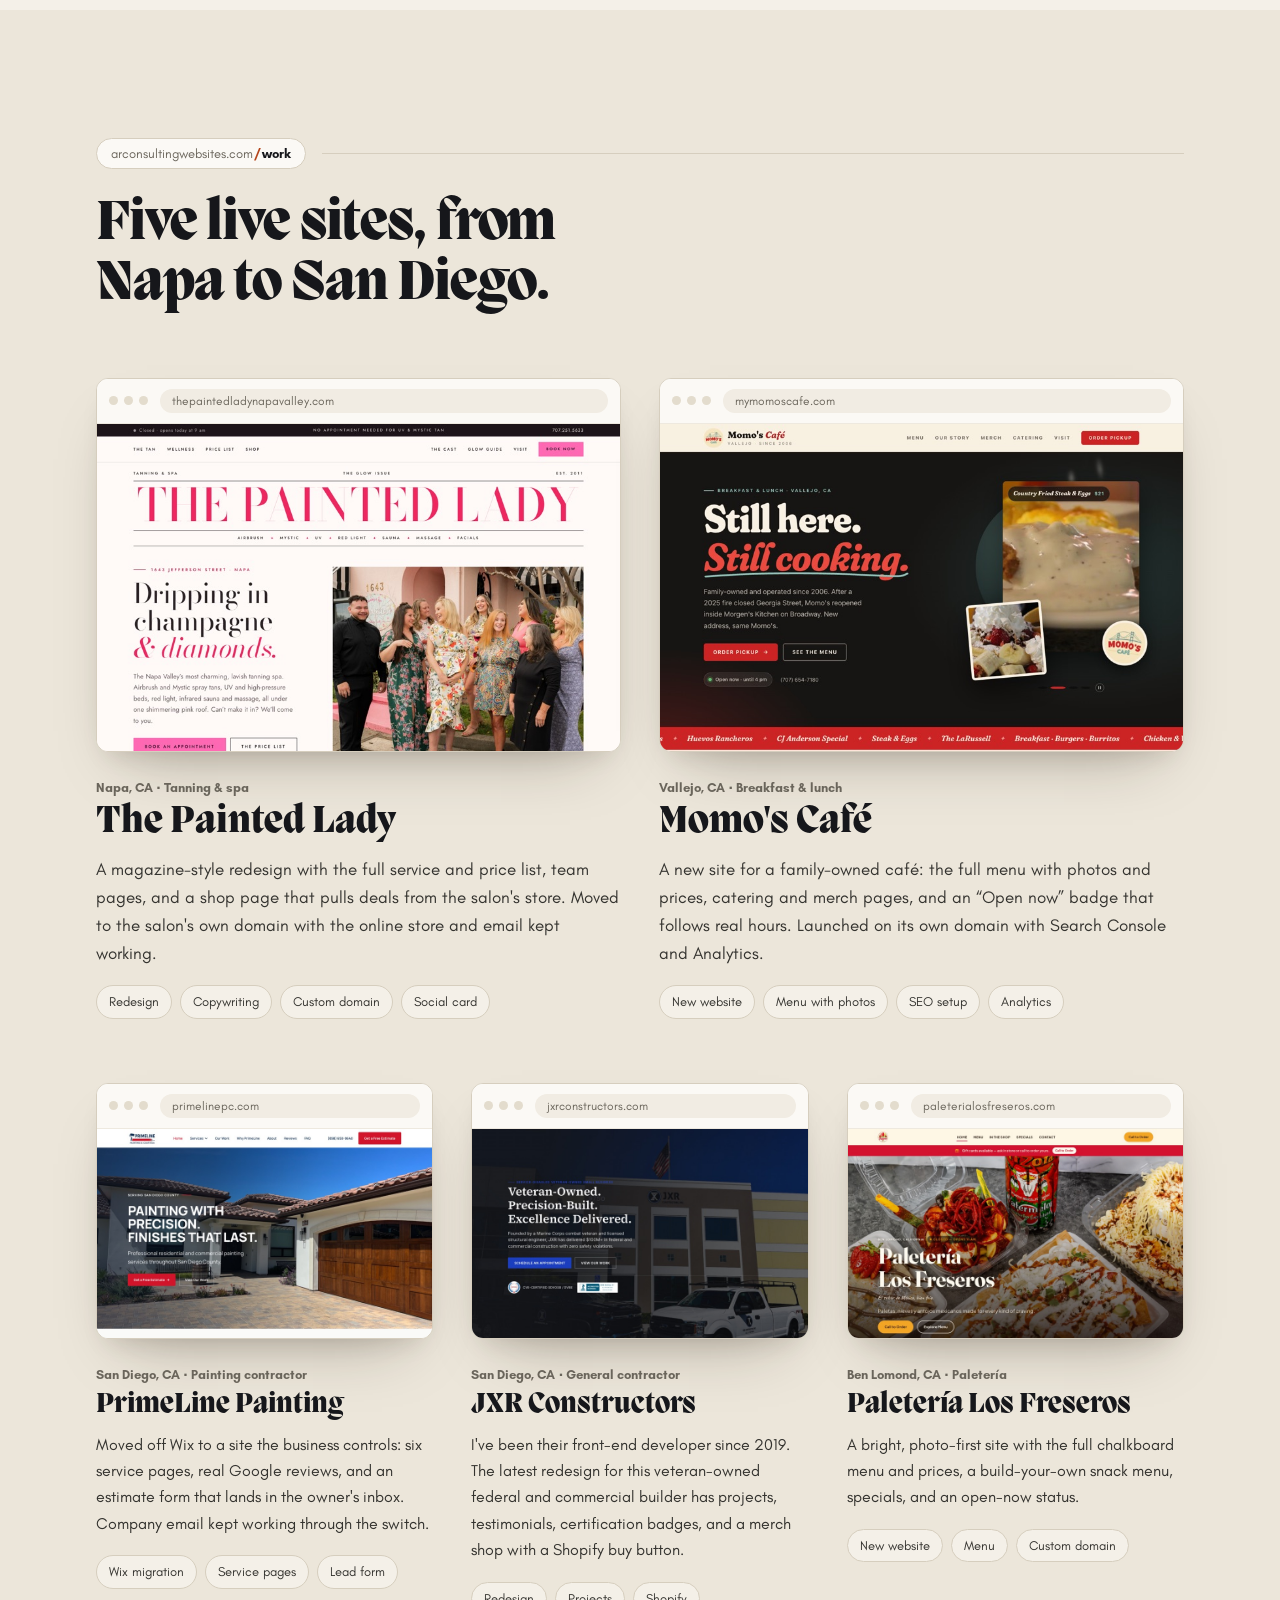
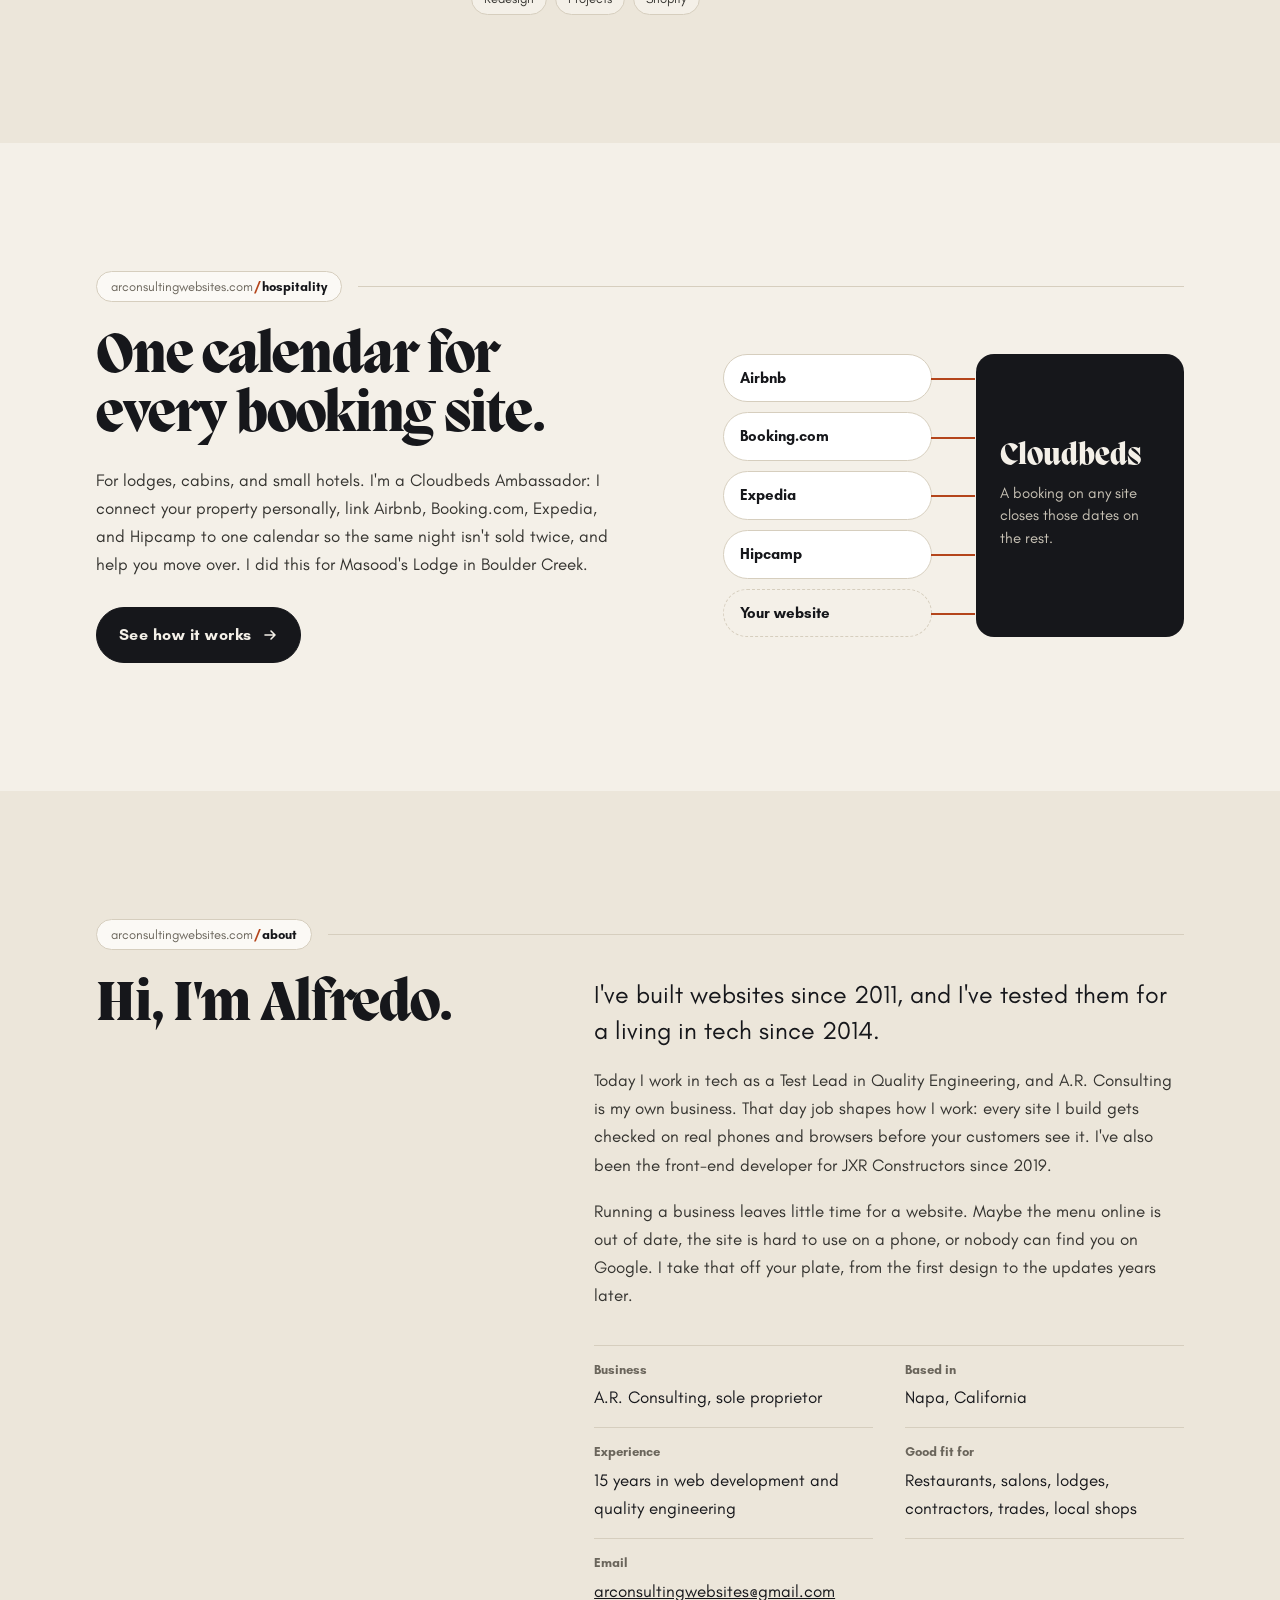
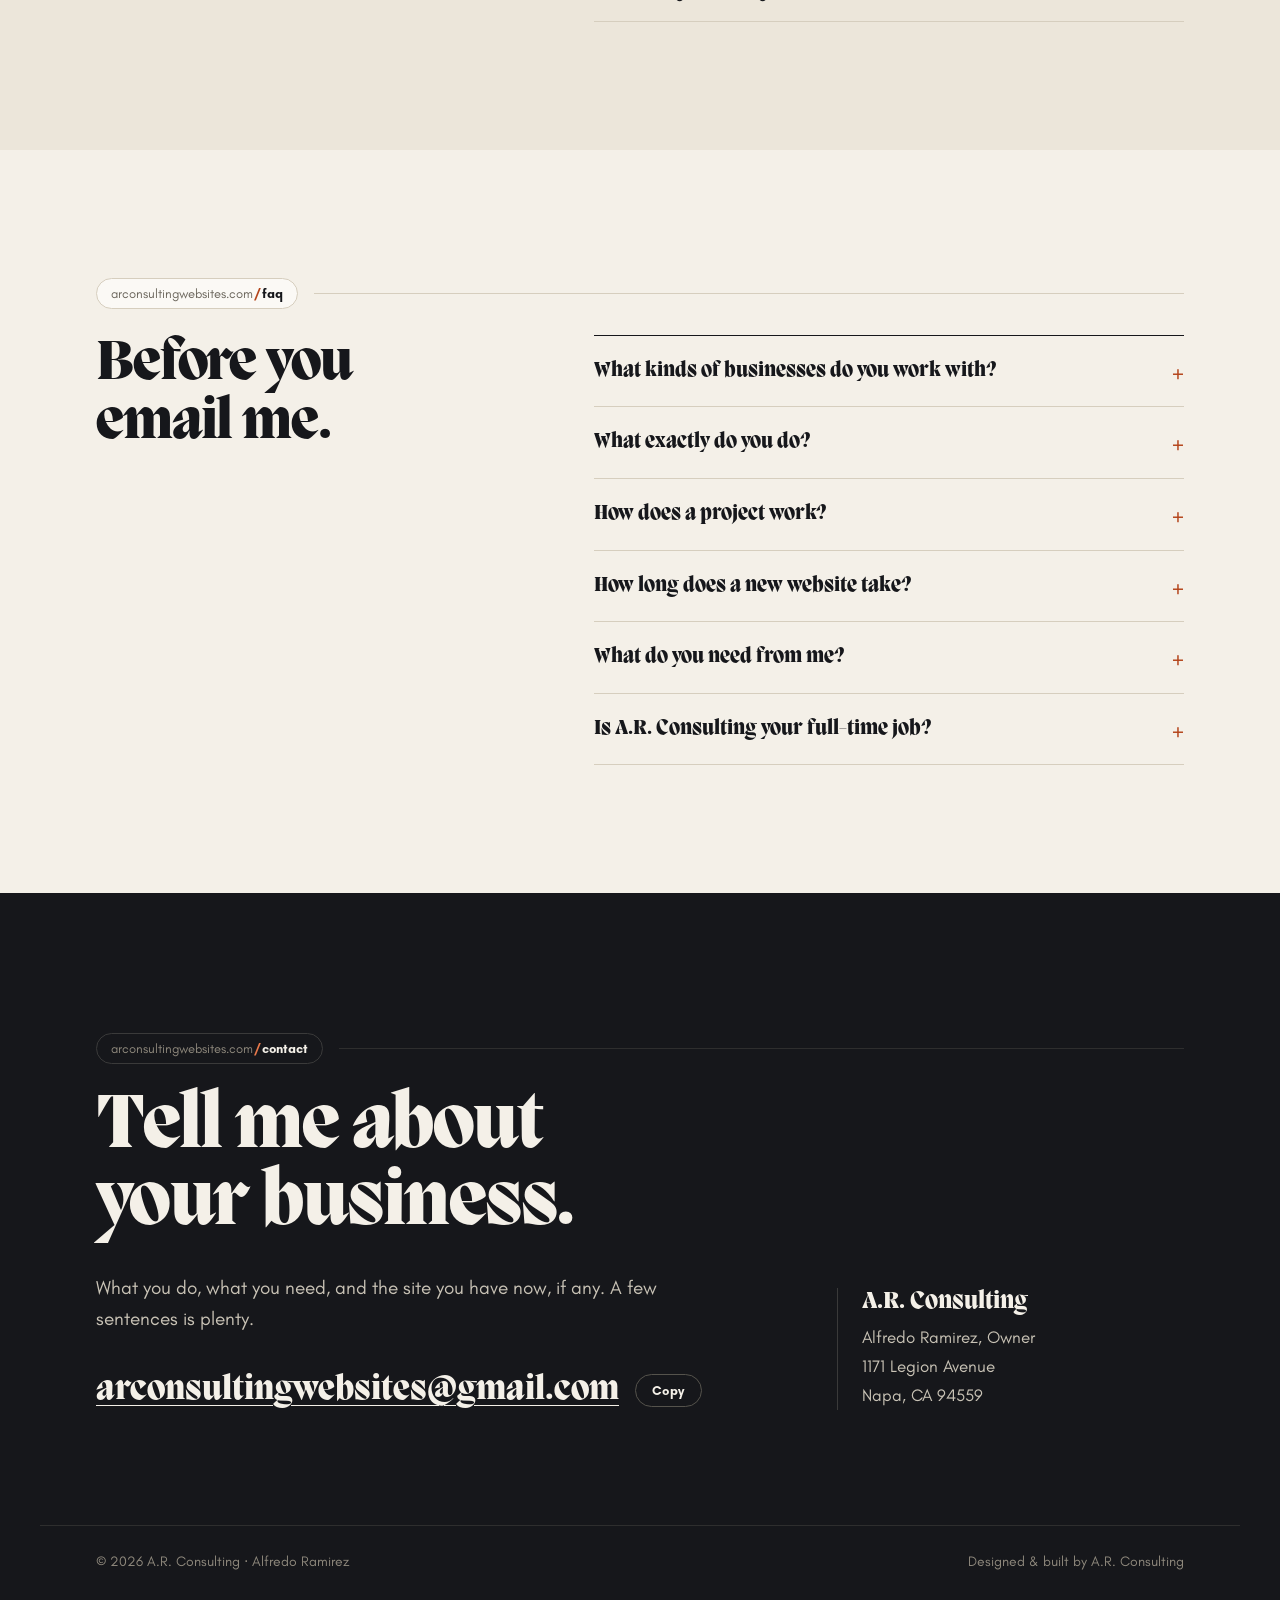
==== commit 80e6bfd9: "About/FAQ: say 'working in tech' as a Test Lead in Quality Engineering instead of naming the employe" ====
--- a/index.html
+++ b/index.html
@@ -190,17 +190,16 @@
         <h2 class="h2">Hi, I'm Alfredo.</h2>
       </div>
       <div class="about-body" data-reveal>
-        <p class="big">I've built websites since 2011, and I've tested them for a living at Apple since 2014.</p>
-        <p>Today I'm a test lead in quality assurance at Apple, and A.R. Consulting is my own business. That day job shapes how I work: every site I build gets checked on real phones and browsers before your customers see it. I've also been the front-end developer for JXR Constructors since 2019.</p>
+        <p class="big">I've built websites since 2011, and I've tested them for a living in tech since 2014.</p>
+        <p>Today I work in tech as a Test Lead in Quality Engineering, and A.R. Consulting is my own business. That day job shapes how I work: every site I build gets checked on real phones and browsers before your customers see it. I've also been the front-end developer for JXR Constructors since 2019.</p>
         <p>Running a business leaves little time for a website. Maybe the menu online is out of date, the site is hard to use on a phone, or nobody can find you on Google. I take that off your plate, from the first design to the updates years later.</p>
         <dl class="facts">
           <div><dt>Business</dt><dd>A.R. Consulting, sole proprietor</dd></div>
           <div><dt>Based in</dt><dd>Napa, California</dd></div>
-          <div><dt>Experience</dt><dd>15 years in web development and QA</dd></div>
+          <div><dt>Experience</dt><dd>15 years in web development and quality engineering</dd></div>
           <div><dt>Good fit for</dt><dd>Restaurants, salons, lodges, contractors, trades, local shops</dd></div>
           <div><dt>Email</dt><dd><a href="mailto:arconsultingwebsites@gmail.com">arconsultingwebsites@gmail.com</a></dd></div>
         </dl>
-        <p class="fine">A.R. Consulting is my independent business and isn't affiliated with Apple.</p>
       </div>
     </div>
   </div>
@@ -219,7 +218,7 @@
         <details><summary>How does a project work?</summary><p>We start with a conversation about your business, and I look over what you have now: your site, Google listing, and social pages. I build the new site on a private preview while your current site stays up. You try it on your phone and computer and tell me what to change. When you approve, it goes live on your domain, connected to Google, with your old links pointed to the right new pages.</p></details>
         <details><summary>How long does a new website take?</summary><p>A small business site usually takes a few weeks. Bigger sites with many pages or a store take longer. You'll get a timeline before we start.</p></details>
         <details><summary>What do you need from me?</summary><p>A conversation at the start, plus whatever you have: photos, menu or services, prices, hours. After that, mostly your feedback on the preview.</p></details>
-        <details><summary>Is A.R. Consulting your full-time job?</summary><p>No. I'm also a test lead at Apple, and I run A.R. Consulting alongside it, so I take on a limited number of projects at a time. You always work with me directly.</p></details>
+        <details><summary>Is A.R. Consulting your full-time job?</summary><p>No. I also work in tech as a Test Lead in Quality Engineering, and I run A.R. Consulting alongside it, so I take on a limited number of projects at a time. You always work with me directly.</p></details>
       </div>
     </div>
   </div>
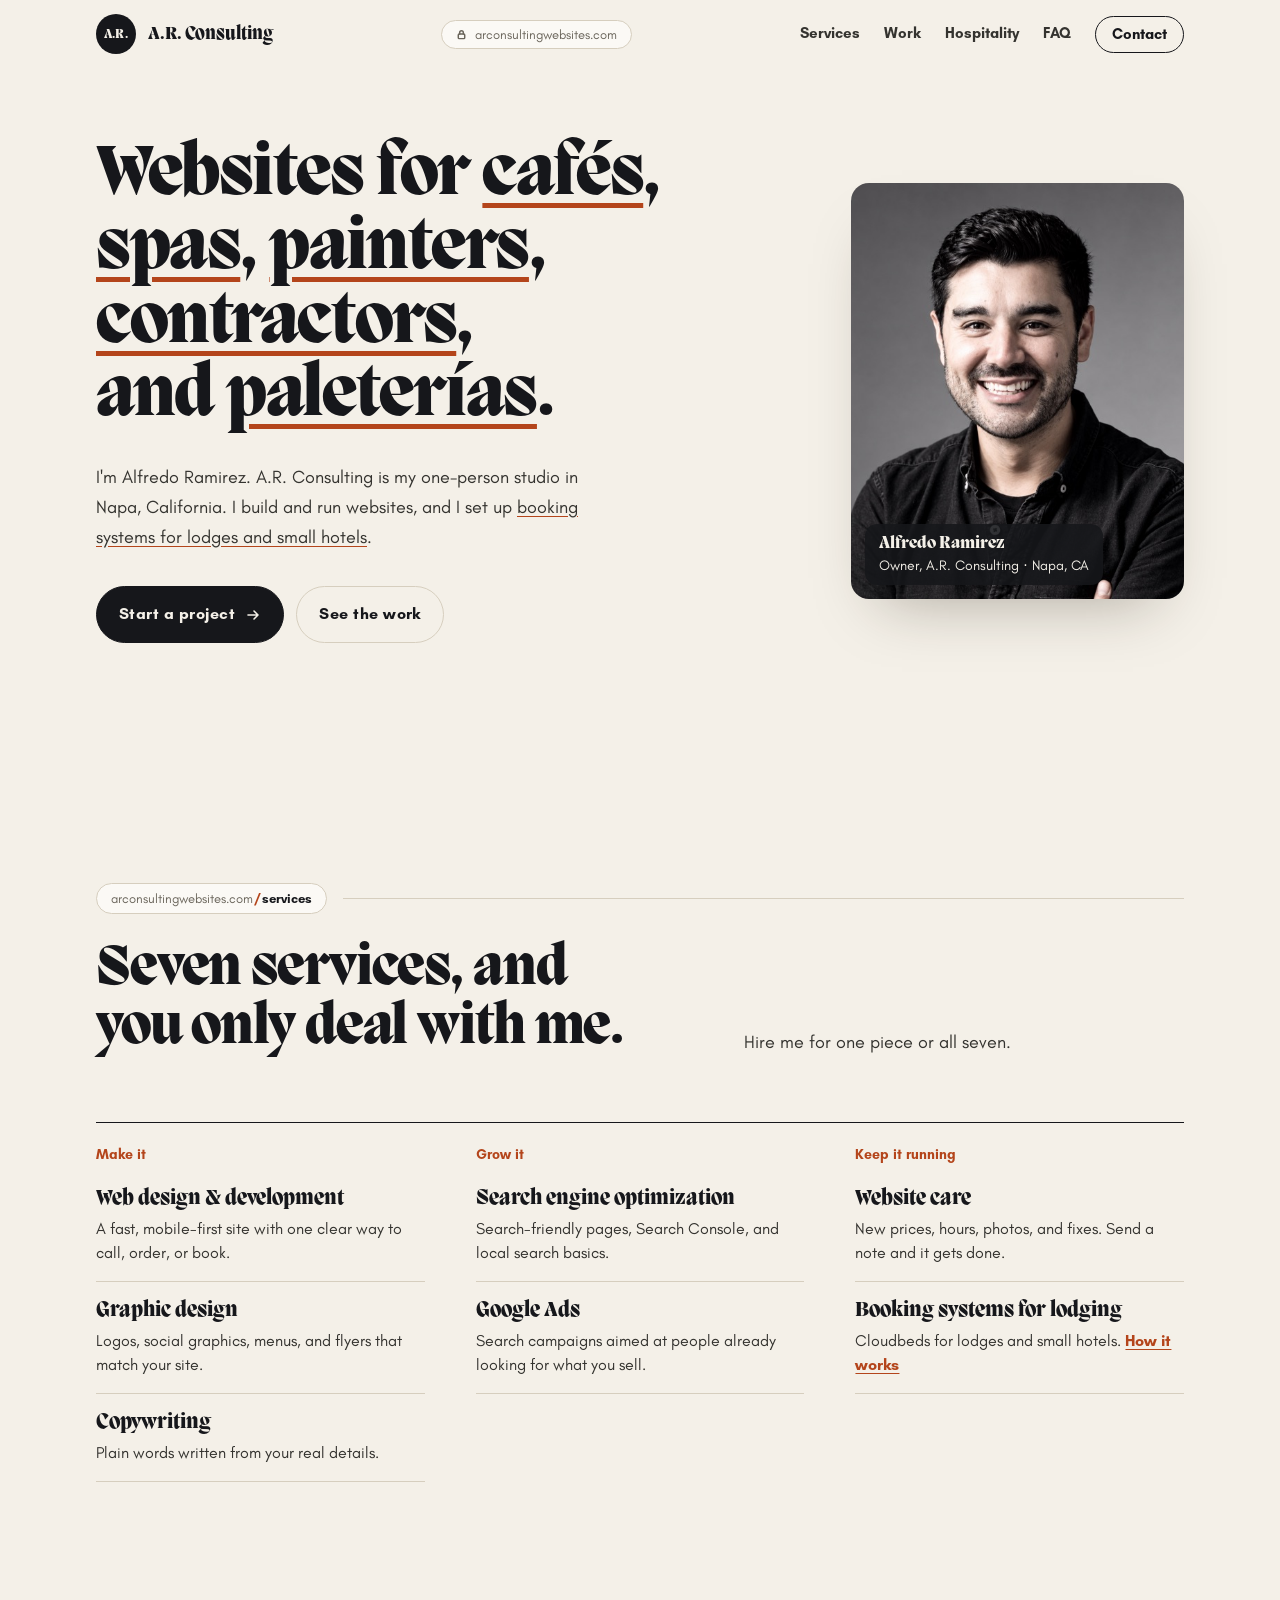
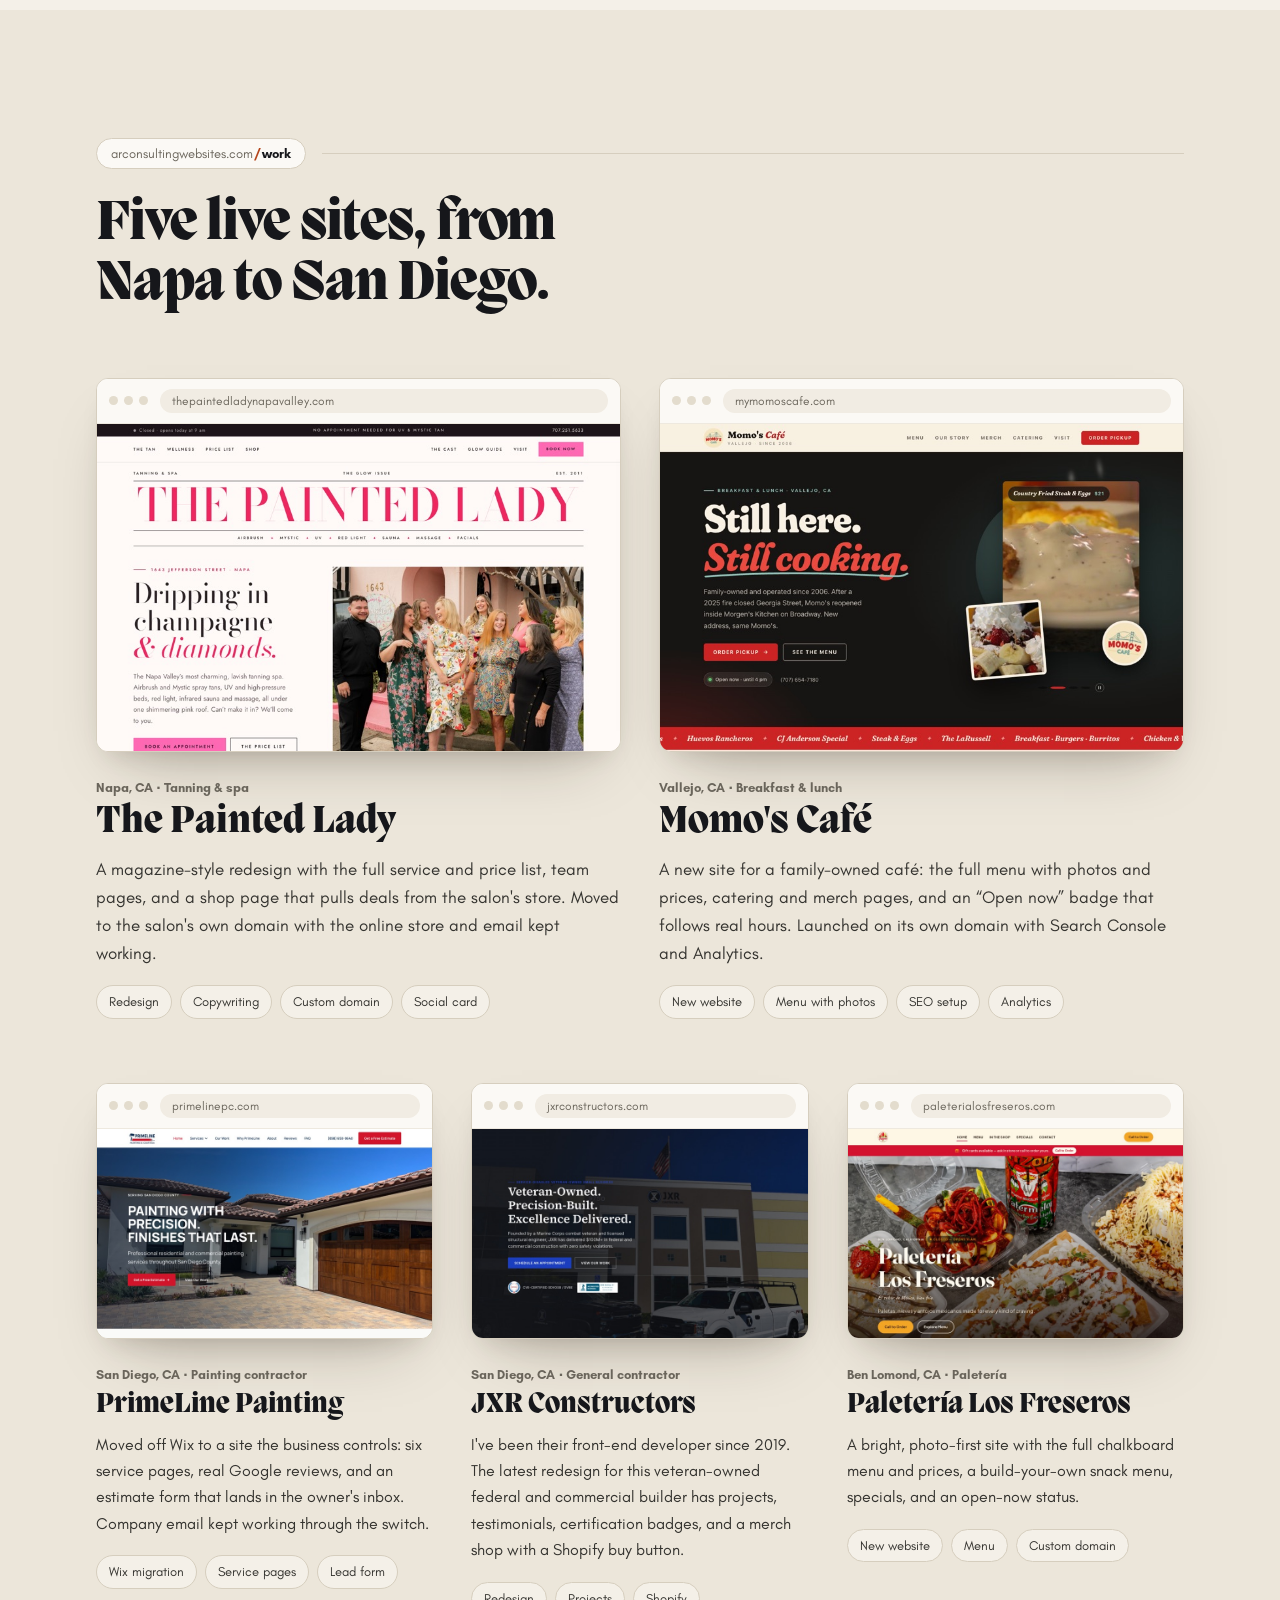
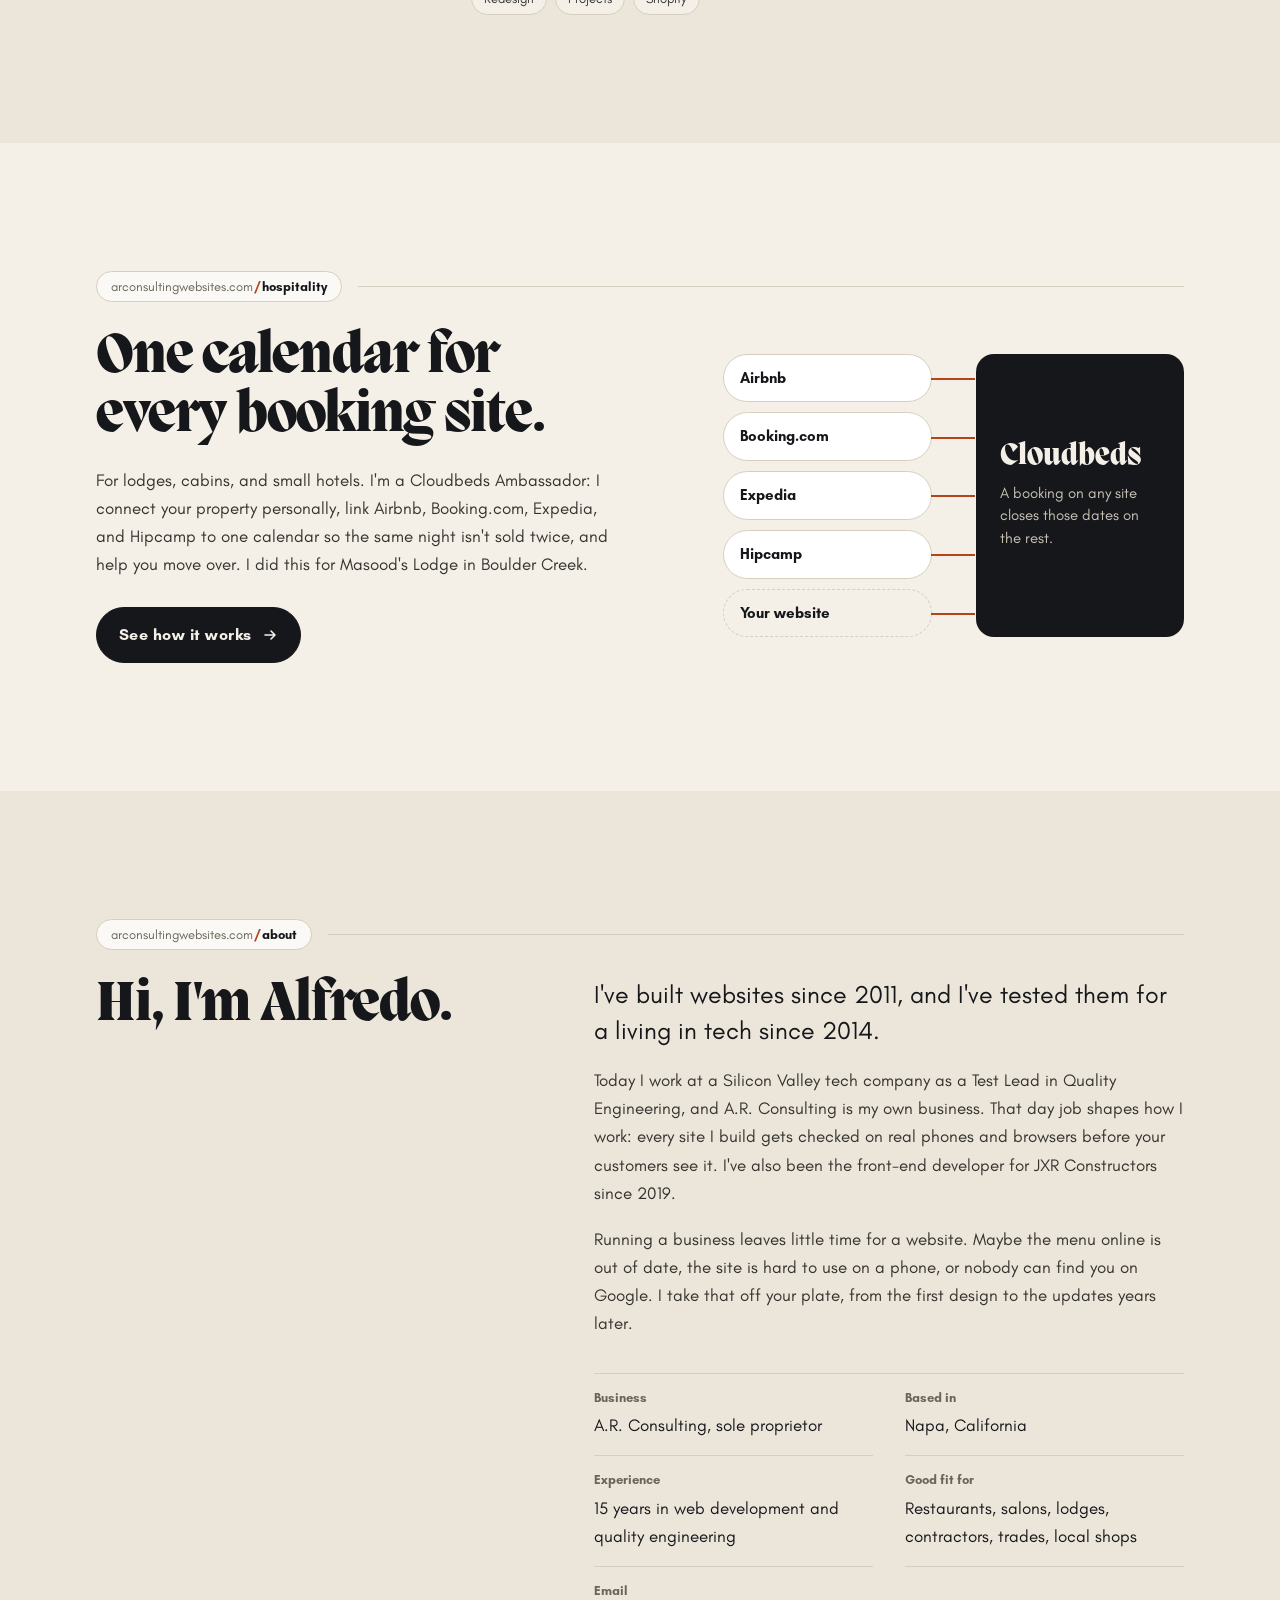
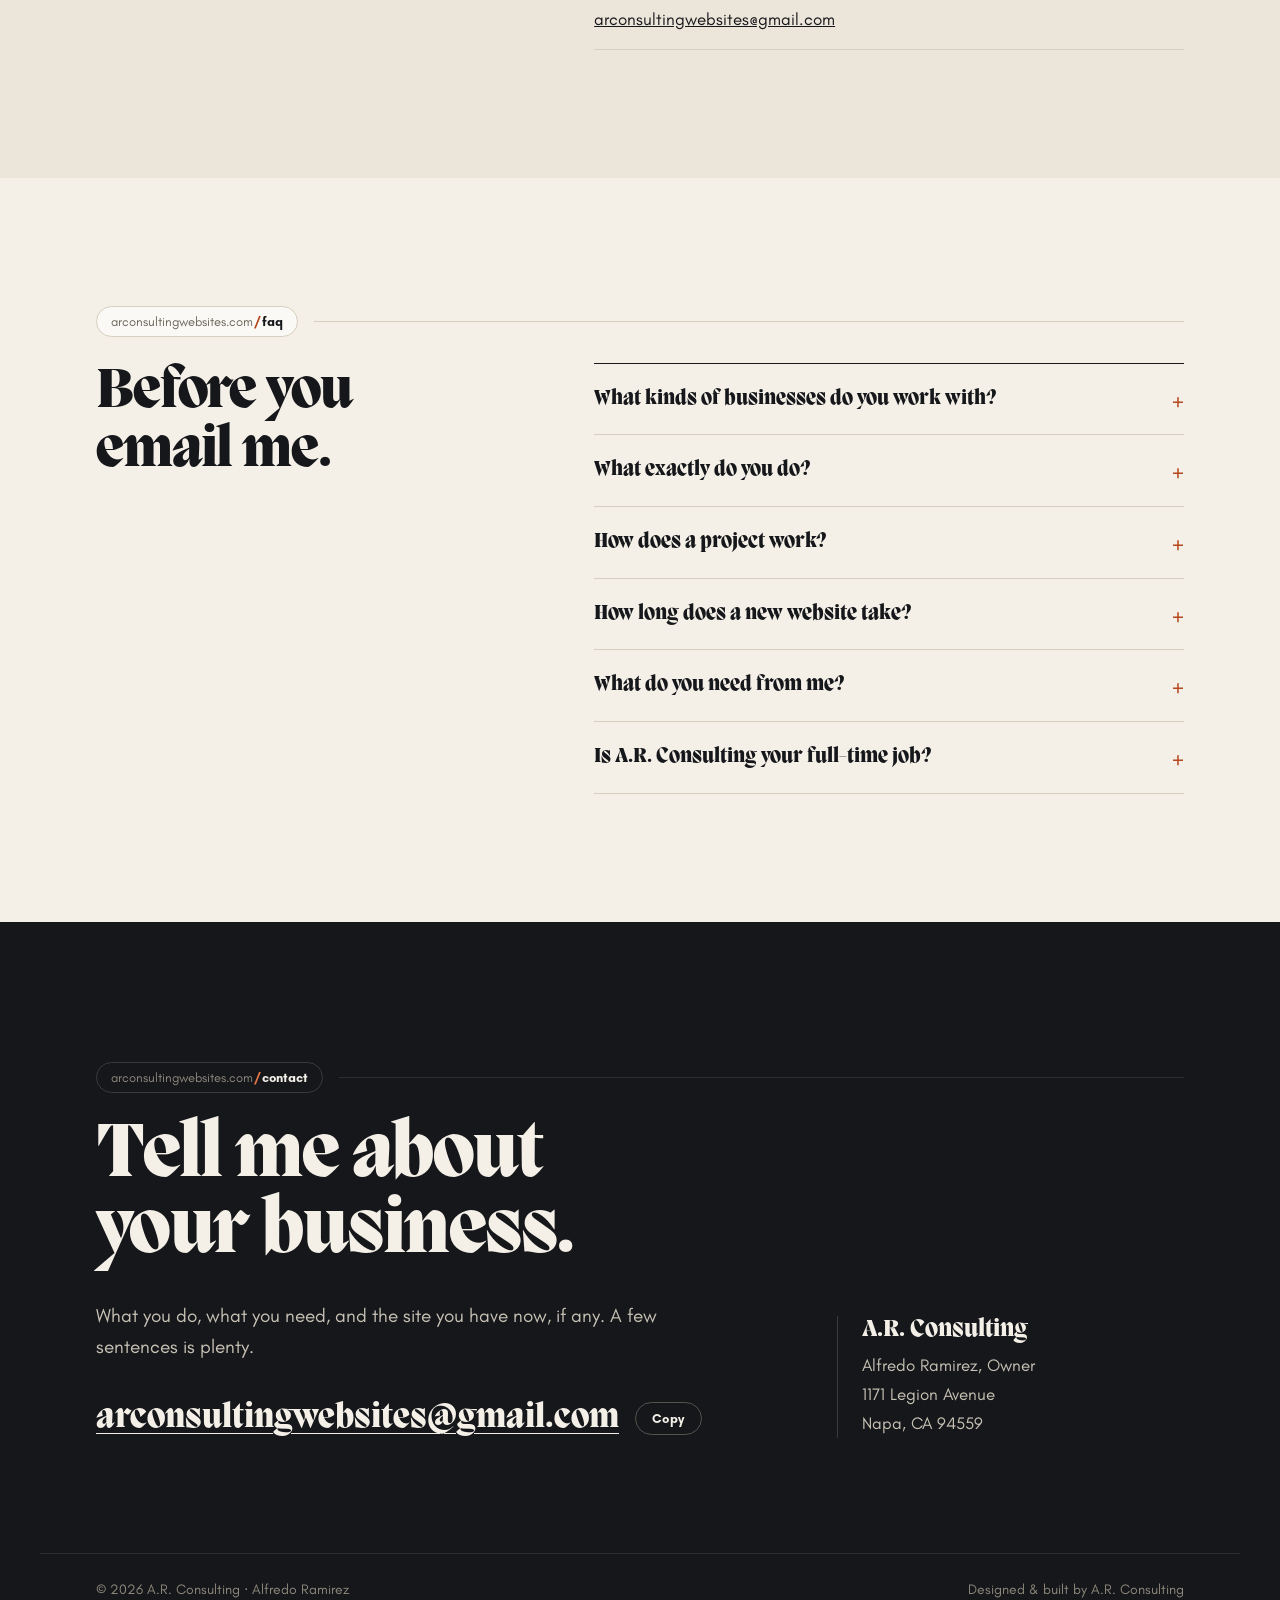
==== commit 1e187c35: "About: 'a Silicon Valley tech company' wording" ====
--- a/index.html
+++ b/index.html
@@ -191,7 +191,7 @@
       </div>
       <div class="about-body" data-reveal>
         <p class="big">I've built websites since 2011, and I've tested them for a living in tech since 2014.</p>
-        <p>Today I work in tech as a Test Lead in Quality Engineering, and A.R. Consulting is my own business. That day job shapes how I work: every site I build gets checked on real phones and browsers before your customers see it. I've also been the front-end developer for JXR Constructors since 2019.</p>
+        <p>Today I work at a Silicon Valley tech company as a Test Lead in Quality Engineering, and A.R. Consulting is my own business. That day job shapes how I work: every site I build gets checked on real phones and browsers before your customers see it. I've also been the front-end developer for JXR Constructors since 2019.</p>
         <p>Running a business leaves little time for a website. Maybe the menu online is out of date, the site is hard to use on a phone, or nobody can find you on Google. I take that off your plate, from the first design to the updates years later.</p>
         <dl class="facts">
           <div><dt>Business</dt><dd>A.R. Consulting, sole proprietor</dd></div>
